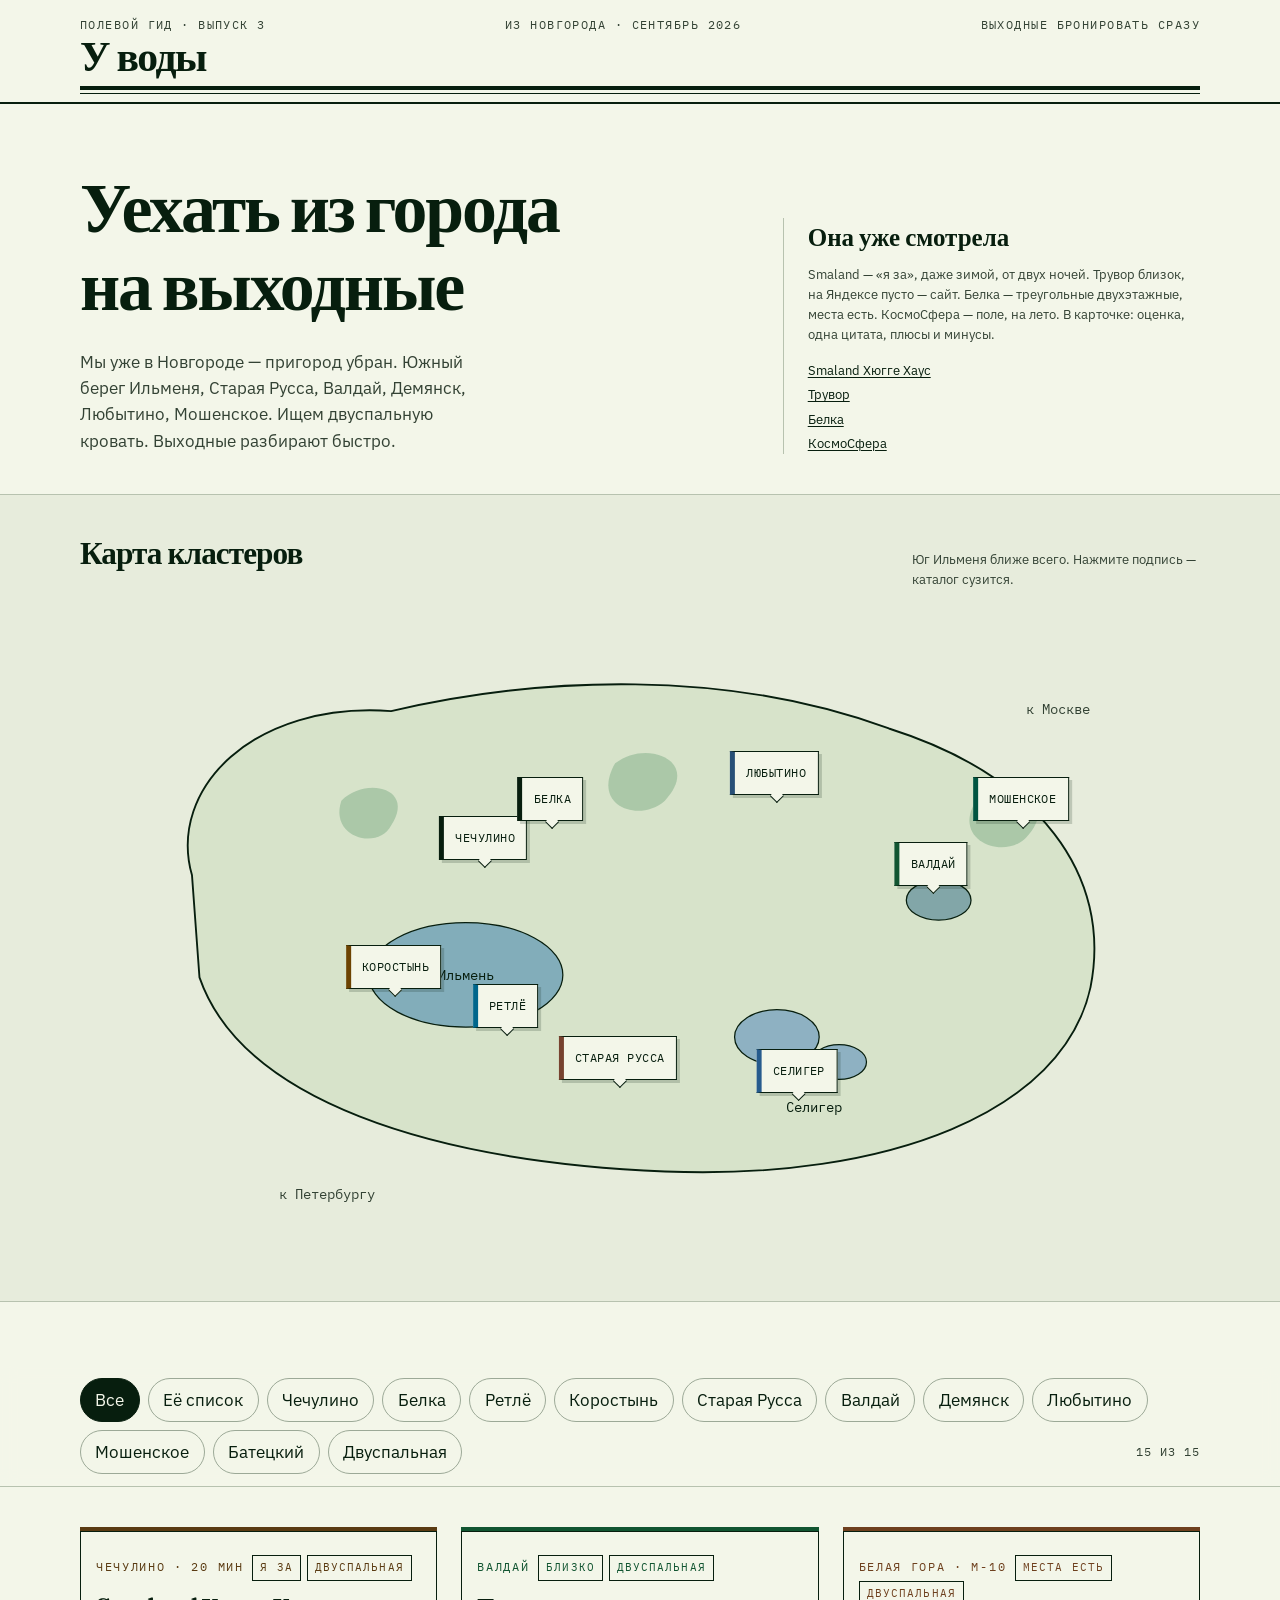
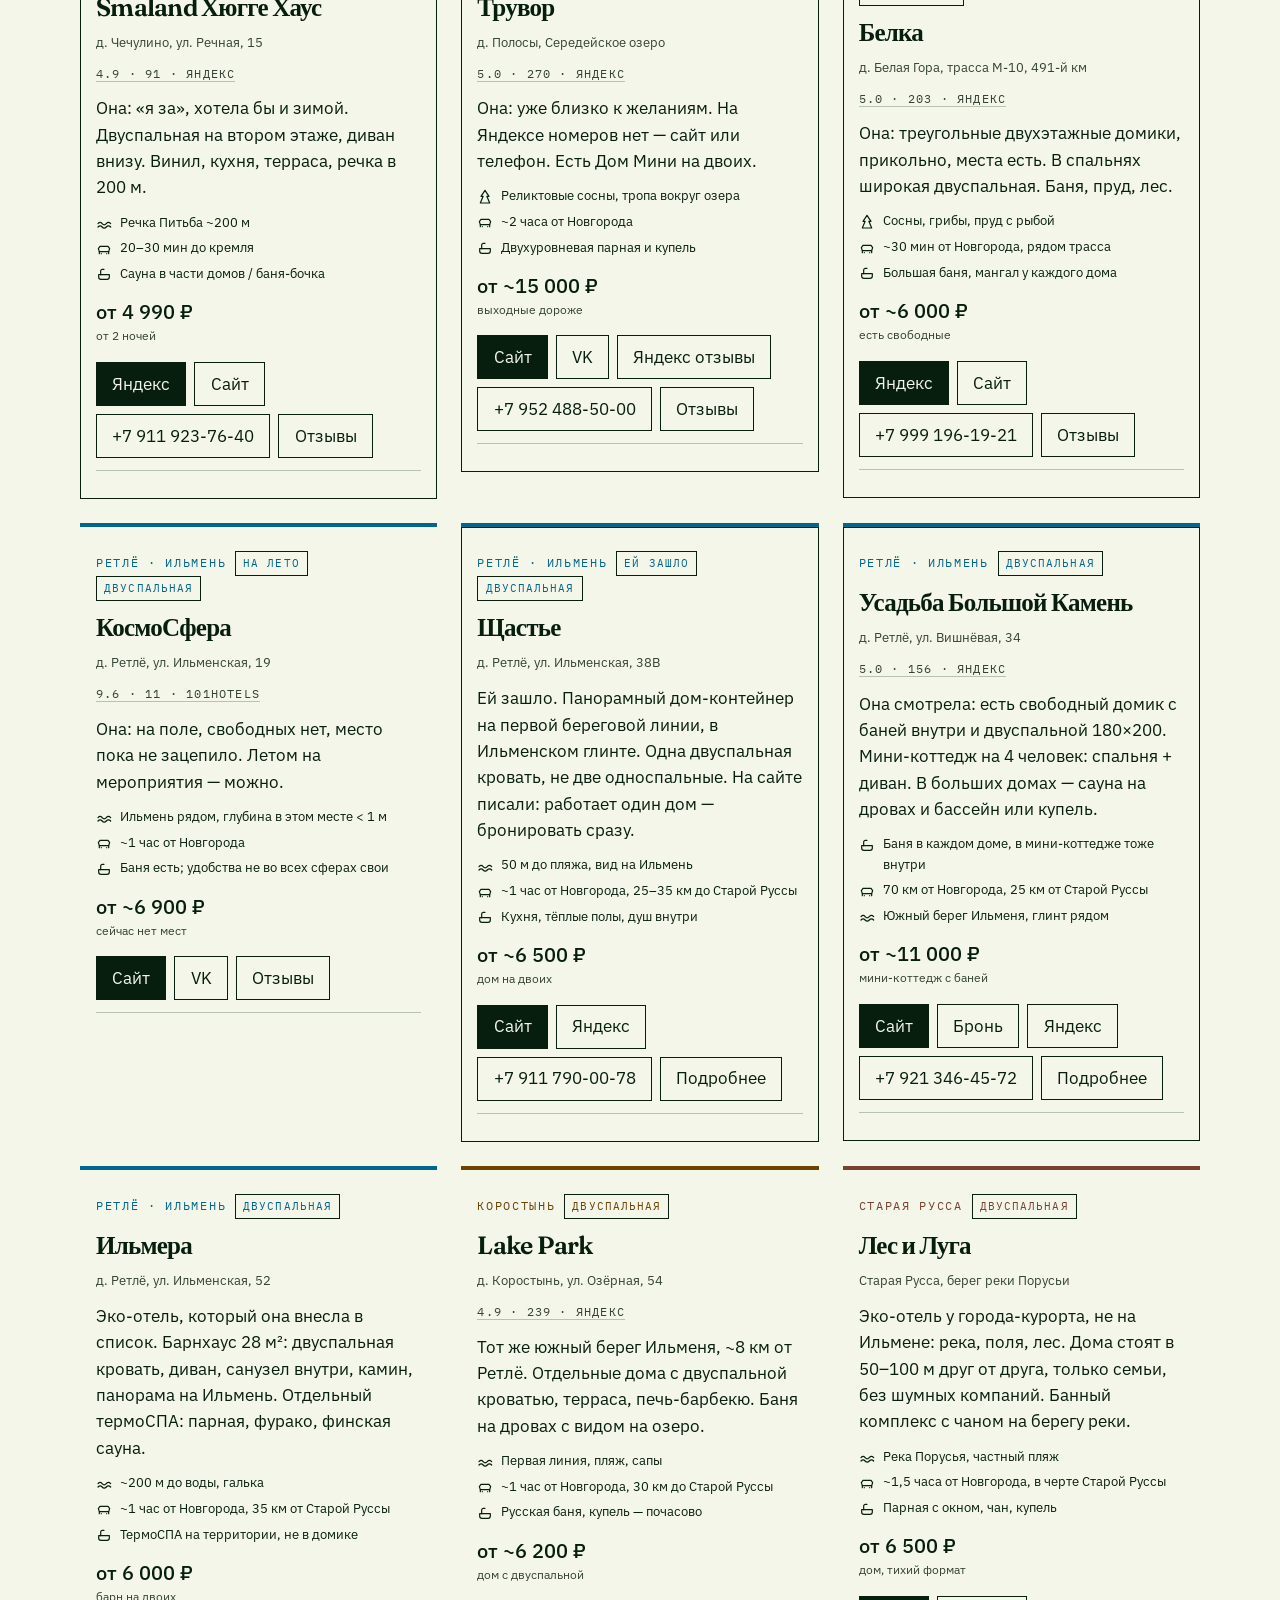
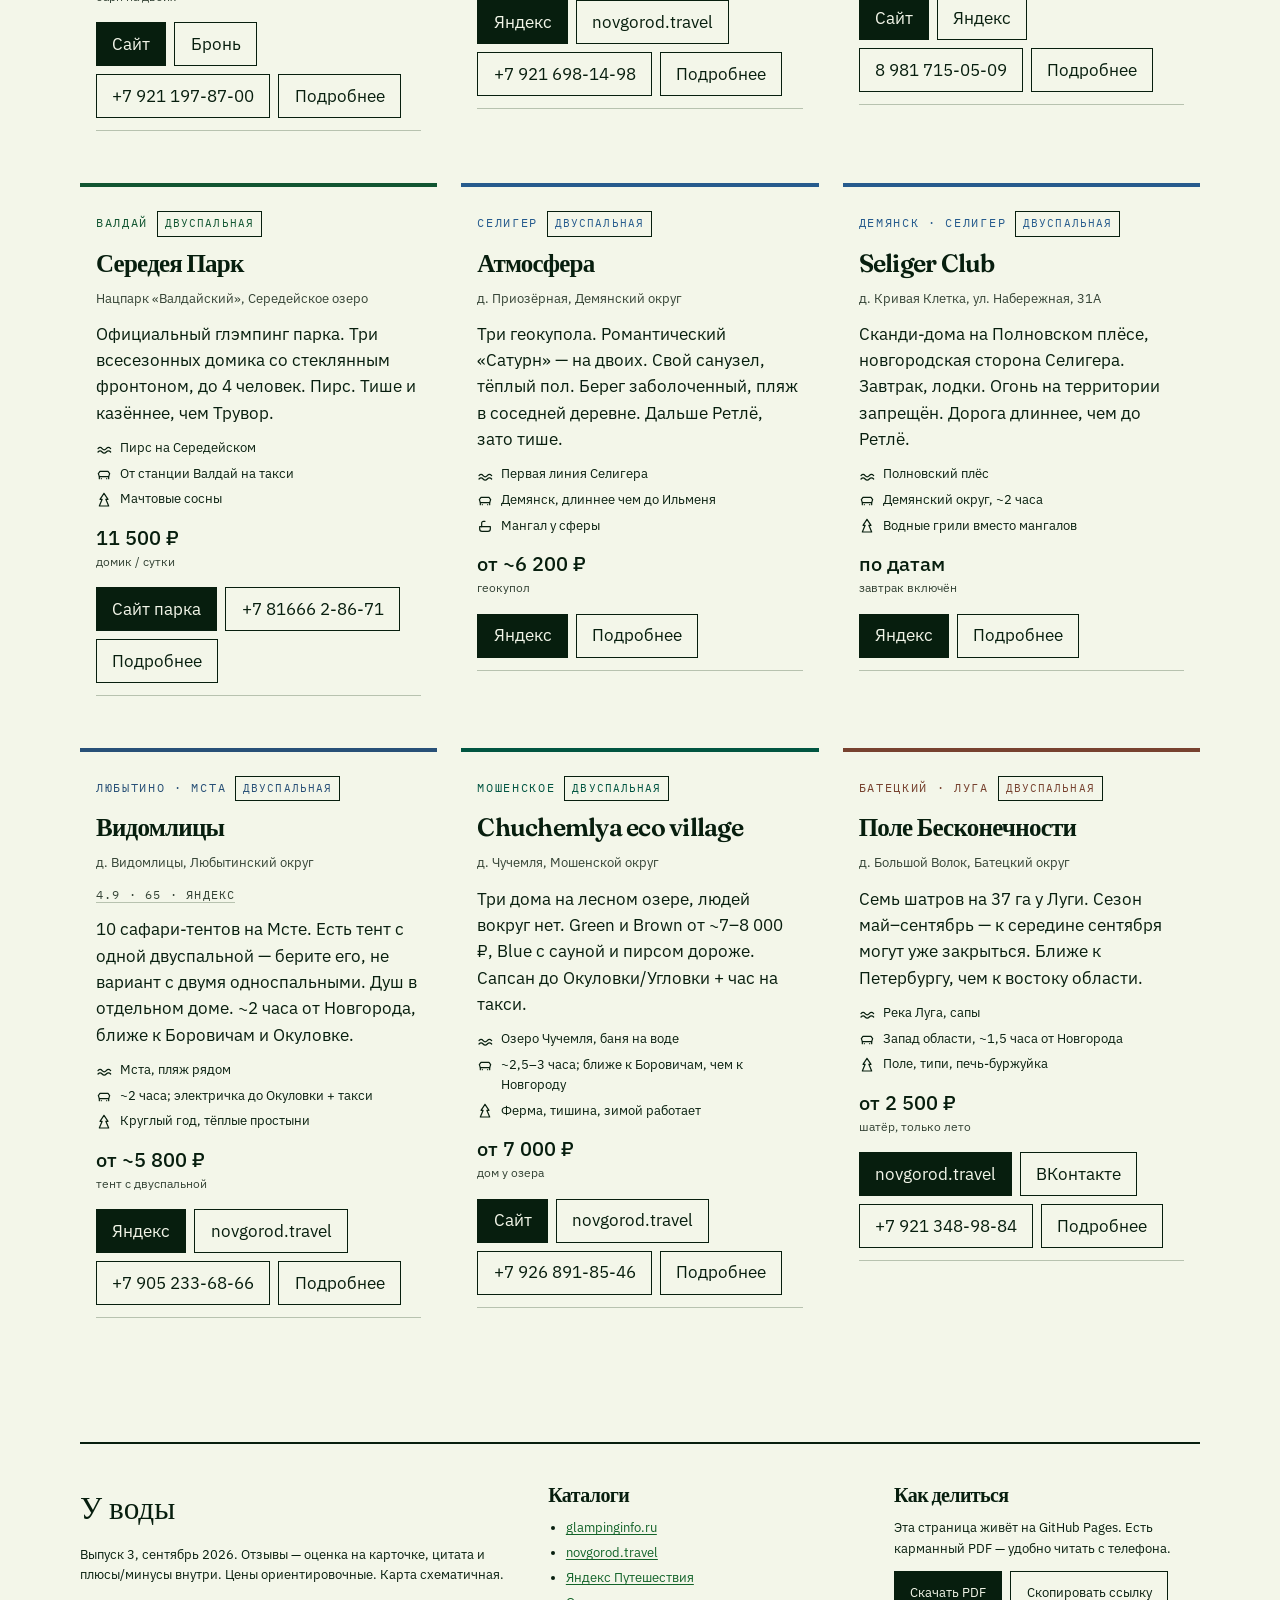
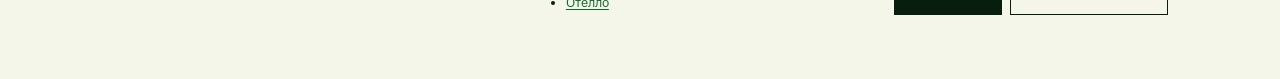
==== index.html @ ef0acbb1 "Show reviews on cards: rating, one quote, plus/minus Her four lead the catalogue with their own badg" ====
<!DOCTYPE html>
<html lang="ru">
<head>
  <meta charset="utf-8">
  <meta name="viewport" content="width=device-width, initial-scale=1">
  <title>Уехать из Новгорода на выходные — Ильмень, Старая Русса, Валдай</title>
  <meta name="description" content="Smaland, Трувор, Белка, КосмоСфера — отзывы, двуспальная кровать, выходные из Новгорода.">
  <meta property="og:title" content="Уехать из Новгорода на выходные">
  <meta property="og:description" content="Её список: Smaland, Трувор, Белка, КосмоСфера. Отзывы внутри карточки.">
  <meta property="og:type" content="website">
  <link rel="canonical" href="https://voctenzuk.github.io/glemingi-novgorod/">
  <link rel="preconnect" href="https://fonts.googleapis.com">
  <link rel="preconnect" href="https://fonts.gstatic.com" crossorigin>
  <link href="https://fonts.googleapis.com/css2?family=Fraunces:opsz,wght@9..144,500;9..144,620;9..144,700&family=IBM+Plex+Mono:wght@400;500&family=IBM+Plex+Sans:wght@400;500&display=swap" rel="stylesheet">
  <link rel="stylesheet" href="tokens.css">
  <link rel="stylesheet" href="styles.css">
</head>
<body>
  <header class="mast">
    <div class="wrap">
      <div class="mast__meta">
        <span>Полевой гид · выпуск 3</span>
        <span>Из Новгорода · сентябрь 2026</span>
        <span>выходные бронировать сразу</span>
      </div>
      <a class="mast__wordmark" href="#top">У воды</a>
      <div class="mast__rule" aria-hidden="true"></div>
    </div>
  </header>

  <main id="top">
    <section class="wrap hero">
      <div>
        <h1>Уехать из города на выходные</h1>
        <p class="hero__lede">Мы уже в Новгороде — пригород убран. Южный берег Ильменя, Старая Русса, Валдай, Демянск, Любытино, Мошенское. Ищем двуспальную кровать. Выходные разбирают быстро.</p>
      </div>
      <aside class="hero__aside">
        <strong>Она уже смотрела</strong>
        <p>Smaland — «я за», даже зимой, от двух ночей. Трувор близок, на Яндексе пусто — сайт. Белка — треугольные двухэтажные, места есть. КосмоСфера — поле, на лето. В карточке: оценка, одна цитата, плюсы и минусы.</p>
        <div class="hero__picks">
          <a href="#place-smaland">Smaland Хюгге Хаус</a>
          <a href="#place-truvor">Трувор</a>
          <a href="#place-belka">Белка</a>
          <a href="#place-kosmosfera">КосмоСфера</a>
        </div>
      </aside>
    </section>

    <section class="atlas" aria-labelledby="atlas-title">
      <div class="wrap">
        <div class="atlas__head">
          <h2 id="atlas-title">Карта кластеров</h2>
          <p class="atlas__hint">Юг Ильменя ближе всего. Нажмите подпись — каталог сузится.</p>
        </div>
        <div class="atlas__stage">
          <svg viewBox="0 0 900 520" role="img" aria-label="Схематичная карта Новгородской области с пятью кластерами">
            <rect width="900" height="520" fill="transparent"></rect>
            <path d="M90 210 C70 140 140 70 250 78 C370 50 520 44 650 92 C770 130 830 210 812 300 C790 400 650 455 470 448 C280 440 130 390 96 292 Z" fill="oklch(90% 0.035 128)" stroke="oklch(21% 0.042 152)" stroke-width="1.5"></path>
            <ellipse cx="310" cy="290" rx="78" ry="42" fill="oklch(72% 0.05 220)" stroke="oklch(21% 0.042 152)" stroke-width="1"></ellipse>
            <text x="310" y="294" text-anchor="middle" font-size="11" font-family="IBM Plex Mono, monospace" fill="oklch(21% 0.042 152)">Ильмень</text>
            <ellipse cx="560" cy="340" rx="34" ry="22" fill="oklch(74% 0.045 230)" stroke="oklch(21% 0.042 152)" stroke-width="1"></ellipse>
            <ellipse cx="610" cy="360" rx="22" ry="14" fill="oklch(74% 0.045 230)" stroke="oklch(21% 0.042 152)" stroke-width="1"></ellipse>
            <text x="590" y="400" text-anchor="middle" font-size="11" font-family="IBM Plex Mono, monospace" fill="oklch(21% 0.042 152)">Селигер</text>
            <ellipse cx="690" cy="230" rx="26" ry="16" fill="oklch(70% 0.04 200)" stroke="oklch(21% 0.042 152)" stroke-width="1"></ellipse>
            <text x="690" y="210" text-anchor="middle" font-size="11" font-family="IBM Plex Mono, monospace" fill="oklch(21% 0.042 152)">Валдай</text>
            <path d="M210 150 C230 130 270 140 250 170 C240 190 200 180 210 150 Z" fill="oklch(78% 0.06 145)" opacity="0.8"></path>
            <path d="M430 120 C455 100 500 118 470 150 C450 168 410 155 430 120 Z" fill="oklch(78% 0.06 145)" opacity="0.8"></path>
            <path d="M720 150 C745 132 790 148 760 180 C742 198 700 182 720 150 Z" fill="oklch(78% 0.06 145)" opacity="0.8"></path>
            <text x="160" y="470" font-size="11" font-family="IBM Plex Mono, monospace" fill="oklch(36% 0.03 148)">к Петербургу</text>
            <text x="760" y="80" font-size="11" font-family="IBM Plex Mono, monospace" fill="oklch(36% 0.03 148)">к Москве</text>
          </svg>
          <button class="pin" data-cluster="chechulino" style="left:36%;top:38%" type="button" aria-pressed="false">Чечулино</button>
          <button class="pin" data-cluster="belaya-gora" style="left:42%;top:32%" type="button" aria-pressed="false">Белка</button>
          <button class="pin" data-cluster="korostyn" style="left:28%;top:58%" type="button" aria-pressed="false">Коростынь</button>
          <button class="pin" data-cluster="retlyo" style="left:38%;top:64%" type="button" aria-pressed="false">Ретлё</button>
          <button class="pin" data-cluster="russa" style="left:48%;top:72%" type="button" aria-pressed="false">Старая Русса</button>
          <button class="pin" data-cluster="seliger" style="left:64%;top:74%" type="button" aria-pressed="false">Селигер</button>
          <button class="pin" data-cluster="valdai" style="left:76%;top:42%" type="button" aria-pressed="false">Валдай</button>
          <button class="pin" data-cluster="lyubytino" style="left:62%;top:28%" type="button" aria-pressed="false">Любытино</button>
          <button class="pin" data-cluster="moshenskoe" style="left:84%;top:32%" type="button" aria-pressed="false">Мошенское</button>
        </div>
        <div class="atlas__mobile-pins" aria-label="Кластеры"></div>
      </div>
    </section>

    <div class="filters">
      <div class="wrap filters__row" role="toolbar" aria-label="Фильтры">
        <button class="chip" type="button" data-filter="cluster" data-value="all" aria-pressed="true">Все</button>
        <button class="chip" type="button" data-filter="her" data-value="yes" aria-pressed="false">Её список</button>
        <button class="chip" type="button" data-filter="cluster" data-value="chechulino" aria-pressed="false">Чечулино</button>
        <button class="chip" type="button" data-filter="cluster" data-value="belaya-gora" aria-pressed="false">Белка</button>
        <button class="chip" type="button" data-filter="cluster" data-value="retlyo" aria-pressed="false">Ретлё</button>
        <button class="chip" type="button" data-filter="cluster" data-value="korostyn" aria-pressed="false">Коростынь</button>
        <button class="chip" type="button" data-filter="cluster" data-value="russa" aria-pressed="false">Старая Русса</button>
        <button class="chip" type="button" data-filter="cluster" data-value="valdai" aria-pressed="false">Валдай</button>
        <button class="chip" type="button" data-filter="cluster" data-value="seliger" aria-pressed="false">Демянск</button>
        <button class="chip" type="button" data-filter="cluster" data-value="lyubytino" aria-pressed="false">Любытино</button>
        <button class="chip" type="button" data-filter="cluster" data-value="moshenskoe" aria-pressed="false">Мошенское</button>
        <button class="chip" type="button" data-filter="cluster" data-value="batetsky" aria-pressed="false">Батецкий</button>
        <button class="chip" type="button" data-filter="bed" data-value="double" aria-pressed="false">Двуспальная</button>
        <span class="count" id="count"></span>
      </div>
    </div>

    <section class="wrap catalogue" id="catalogue" aria-live="polite"></section>
    <p class="wrap empty" id="empty">В этом срезе ничего нет. Снимите фильтр или выберите другой берег.</p>
  </main>

  <footer class="wrap colophon">
    <div>
      <div class="colophon__mark">У воды</div>
      <p>Выпуск 3, сентябрь 2026. Отзывы — оценка на карточке, цитата и плюсы/минусы внутри. Цены ориентировочные. Карта схематичная.</p>
    </div>
    <div>
      <h2>Каталоги</h2>
      <ul>
        <li><a href="https://glampinginfo.ru/glempingi-novgorodskoy-oblasti/">glampinginfo.ru</a></li>
        <li><a href="https://novgorod.travel/hotels/usadba-bolshoy-kamen">novgorod.travel</a></li>
        <li><a href="https://travel.yandex.ru/">Яндекс Путешествия</a></li>
        <li><a href="https://otello.ru/hotels/novgorodskaya_oblast/glamping">Отелло</a></li>
      </ul>
    </div>
    <div>
      <h2>Как делиться</h2>
      <p>Эта страница живёт на GitHub Pages. Есть карманный PDF — удобно читать с телефона.</p>
      <p style="margin-top:0.75rem; display:flex; flex-wrap:wrap; gap:0.5rem;">
        <a class="btn btn--solid" href="glemingi-novgorodskaya-oblast.pdf">Скачать PDF</a>
        <button class="btn" type="button" id="copy-link">Скопировать ссылку</button>
      </p>
    </div>
  </footer>

  <script>
    const ICO = {
      water: '<svg viewBox="0 0 24 24" aria-hidden="true"><path d="M3 13c2.2-2.4 4.2-2.4 6.2 0 2 2.4 4.2 2.4 6.2 0 2-2.4 4.4-2.4 6.6 0"/><path d="M3 18c2.2-2.4 4.2-2.4 6.2 0 2 2.4 4.2 2.4 6.2 0 2-2.4 4.4-2.4 6.6 0"/></svg>',
      forest: '<svg viewBox="0 0 24 24" aria-hidden="true"><path d="M12 2 6 11h3.2L5 21h14l-4.2-10H18z"/></svg>',
      car: '<svg viewBox="0 0 24 24" aria-hidden="true"><path d="M5 16h14l1.5-4.5L18 8H6L3.5 11.5z"/><path d="M5 16v3M19 16v3M8 19h0M16 19h0"/></svg>',
      bath: '<svg viewBox="0 0 24 24" aria-hidden="true"><path d="M4 13h16v3.5A3.5 3.5 0 0 1 16.5 20h-9A3.5 3.5 0 0 1 4 16.5z"/><path d="M7 13V7.5A2.5 2.5 0 0 1 9.5 5H12"/></svg>'
    };

    const PLACES = [
      {
        id: "smaland", cluster: "chechulino", clusterLabel: "Чечулино · 20 мин",
        name: "Smaland Хюгге Хаус", pick: true, her: true, herLabel: "я за", bed: "double",
        place: "д. Чечулино, ул. Речная, 15",
        blurb: "Она: «я за», хотела бы и зимой. Двуспальная на втором этаже, диван внизу. Винил, кухня, терраса, речка в 200 м.",
        facts: [
          ["water", "Речка Питьба ~200 м"],
          ["car", "20–30 мин до кремля"],
          ["bath", "Сауна в части домов / баня-бочка"]
        ],
        price: "от 4 990 ₽", priceNote: "от 2 ночей", season: "year",
        tel: "79119237640", telLabel: "+7 911 923-76-40",
        rating: { score: "4.9", count: "91", source: "Яндекс", url: "https://travel.yandex.ru/hotels/novgorod-oblast/smaland-khiugge-khaus/" },
        quote: { text: "Даже в мороз нам было очень тепло — греется тёплым полом.", meta: "гость · tropki · 2025" },
        plus: ["тихо, всё уже внутри", "двуспальная на 2 этаже", "тепло зимой"],
        minus: ["от двух ночей", "деревня, не берег озера"],
        extra: "Telegram @smaland_rent. Форумов нет — живые отзывы на Яндексе.",
        links: [
          ["Яндекс", "https://travel.yandex.ru/hotels/novgorod-oblast/smaland-khiugge-khaus/"],
          ["Сайт", "https://smaland.rent/"]
        ]
      },
      {
        id: "truvor", cluster: "valdai", clusterLabel: "Валдай",
        name: "Трувор", pick: true, her: true, herLabel: "близко", bed: "double",
        place: "д. Полосы, Середейское озеро",
        blurb: "Она: уже близко к желаниям. На Яндексе номеров нет — сайт или телефон. Есть Дом Мини на двоих.",
        facts: [
          ["forest", "Реликтовые сосны, тропа вокруг озера"],
          ["car", "~2 часа от Новгорода"],
          ["bath", "Двухуровневая парная и купель"]
        ],
        price: "от ~15 000 ₽", priceNote: "выходные дороже", season: "year",
        tel: "79524885000", telLabel: "+7 952 488-50-00",
        rating: { score: "5.0", count: "270", source: "Яндекс", url: "https://travel.yandex.ru/hotels/novgorod-oblast/truvor/reviews/" },
        quote: { text: "Для двоих домик достаточный, чтобы провести романтический вечер.", meta: "Ольга · 101hotels · янв 2026" },
        plus: ["озеро и сосны", "Mini-дом на двоих", "VK: создан для пар"],
        minus: ["нет интернета", "комары, слышимость", "смотри дом — не куб за 70 тыс"],
        extra: "Бронь только truvor.camp, не Яндекс. Жёсткий отзыв про пластик — большой дом на праздники.",
        links: [
          ["Сайт", "https://truvor.camp/"],
          ["VK", "https://vk.com/truvorglamping"],
          ["Яндекс отзывы", "https://travel.yandex.ru/hotels/novgorod-oblast/truvor/reviews/"]
        ]
      },
      {
        id: "belka", cluster: "belaya-gora", clusterLabel: "Белая Гора · М-10",
        name: "Белка", pick: true, her: true, herLabel: "места есть", bed: "double",
        place: "д. Белая Гора, трасса М-10, 491-й км",
        blurb: "Она: треугольные двухэтажные домики, прикольно, места есть. В спальнях широкая двуспальная. Баня, пруд, лес.",
        facts: [
          ["forest", "Сосны, грибы, пруд с рыбой"],
          ["car", "~30 мин от Новгорода, рядом трасса"],
          ["bath", "Большая баня, мангал у каждого дома"]
        ],
        price: "от ~6 000 ₽", priceNote: "есть свободные", season: "year",
        tel: "79991961921", telLabel: "+7 999 196-19-21",
        rating: { score: "5.0", count: "203", source: "Яндекс", url: "https://travel.yandex.ru/hotels/novgorod-oblast/belka/" },
        quote: { text: "Идеально подходит для выходных вдвоём.", meta: "Павел · 101hotels · авг 2025" },
        plus: ["хозяин встречает сам", "баня и пруд", "широкая двуспальная"],
        minus: ["интернет слабый", "подъезд разбит лесовозами"],
        extra: "Ещё тел. +7 911 970-78-00. VK живой группы нет.",
        links: [
          ["Яндекс", "https://travel.yandex.ru/hotels/novgorod-oblast/belka/"],
          ["Сайт", "https://bazabelka.ru/"]
        ]
      },
      {
        id: "kosmosfera", cluster: "retlyo", clusterLabel: "Ретлё · Ильмень",
        name: "КосмоСфера", pick: false, her: true, herLabel: "на лето", bed: "double",
        place: "д. Ретлё, ул. Ильменская, 19",
        blurb: "Она: на поле, свободных нет, место пока не зацепило. Летом на мероприятия — можно.",
        facts: [
          ["water", "Ильмень рядом, глубина в этом месте < 1 м"],
          ["car", "~1 час от Новгорода"],
          ["bath", "Баня есть; удобства не во всех сферах свои"]
        ],
        price: "от ~6 900 ₽", priceNote: "сейчас нет мест", season: "year",
        rating: { score: "9.6", count: "11", source: "101hotels", url: "https://101hotels.com/opinions/hotel/retlyo/zagorodniy_otel_glemping_park_kosmosfera.html" },
        quote: { text: "Озеро здесь глубже метра не наберёшь — по-настоящему не поплаваешь.", meta: "Konstantin · OneTwoTrip · 2023" },
        plus: ["закаты с Ильменя", "сферы с панорамой", "персонал"],
        minus: ["поле", "в части куполов душ общий", "слепни"],
        extra: "На лето, не на эти выходные.",
        links: [
          ["Сайт", "https://parkglampov.ru/"],
          ["VK", "https://vk.com/parkglampov"]
        ]
      },
      {
        id: "shaste", cluster: "retlyo", clusterLabel: "Ретлё · Ильмень",
        name: "Щастье", pick: true, herLabel: "ей зашло", bed: "double",
        place: "д. Ретлё, ул. Ильменская, 38В",
        blurb: "Ей зашло. Панорамный дом-контейнер на первой береговой линии, в Ильменском глинте. Одна двуспальная кровать, не две односпальные. На сайте писали: работает один дом — бронировать сразу.",
        facts: [
          ["water", "50 м до пляжа, вид на Ильмень"],
          ["car", "~1 час от Новгорода, 25–35 км до Старой Руссы"],
          ["bath", "Кухня, тёплые полы, душ внутри"]
        ],
        price: "от ~6 500 ₽", priceNote: "дом на двоих", season: "year",
        extra: "Тел. +7 911 790-00-78. happy.ilmen@yandex.ru",
        tel: "79117900078", telLabel: "+7 911 790-00-78",
        links: [
          ["Сайт", "https://xn--80ak9ae6av.xn--p1acf/"],
          ["Яндекс", "https://travel.yandex.ru/hotels/novgorod-oblast/shchaste/"]
        ]
      },
      {
        id: "kamen", cluster: "retlyo", clusterLabel: "Ретлё · Ильмень",
        name: "Усадьба Большой Камень", pick: true, bed: "double",
        place: "д. Ретлё, ул. Вишнёвая, 34",
        blurb: "Она смотрела: есть свободный домик с баней внутри и двуспальной 180×200. Мини-коттедж на 4 человек: спальня + диван. В больших домах — сауна на дровах и бассейн или купель.",
        facts: [
          ["bath", "Баня в каждом доме, в мини-коттедже тоже внутри"],
          ["car", "70 км от Новгорода, 25 км от Старой Руссы"],
          ["water", "Южный берег Ильменя, глинт рядом"]
        ],
        price: "от ~11 000 ₽", priceNote: "мини-коттедж с баней", season: "year",
        tel: "79213464572", telLabel: "+7 921 346-45-72",
        rating: { score: "5.0", count: "156", source: "Яндекс", url: "https://travel.yandex.ru/hotels/novgorod-oblast/usadba-bolshoi-kamen/" },
        extra: "Сайт bolshoj-kamen.ru",
        links: [
          ["Сайт", "https://bolshoj-kamen.ru/"],
          ["Бронь", "https://bolshoj-kamen.ru/booking"],
          ["Яндекс", "https://travel.yandex.ru/hotels/novgorod-oblast/usadba-bolshoi-kamen/"]
        ]
      },
      {
        id: "ilmera", cluster: "retlyo", clusterLabel: "Ретлё · Ильмень",
        name: "Ильмера", pick: false, bed: "double",
        place: "д. Ретлё, ул. Ильменская, 52",
        blurb: "Эко-отель, который она внесла в список. Барнхаус 28 м²: двуспальная кровать, диван, санузел внутри, камин, панорама на Ильмень. Отдельный термоСПА: парная, фурако, финская сауна.",
        facts: [
          ["water", "~200 м до воды, галька"],
          ["car", "~1 час от Новгорода, 35 км от Старой Руссы"],
          ["bath", "ТермоСПА на территории, не в домике"]
        ],
        price: "от 6 000 ₽", priceNote: "барн на двоих", season: "year",
        tel: "79211978700", telLabel: "+7 921 197-87-00",
        extra: "Тариф «Свидание» на двоих. 100% предоплата, отмена за сутки.",
        links: [
          ["Сайт", "https://ilmerapark.ru/"],
          ["Бронь", "https://ilmerapark.ru/booking"]
        ]
      },
      {
        id: "lakepark", cluster: "korostyn", clusterLabel: "Коростынь",
        name: "Lake Park", pick: false, bed: "double",
        place: "д. Коростынь, ул. Озёрная, 54",
        blurb: "Тот же южный берег Ильменя, ~8 км от Ретлё. Отдельные дома с двуспальной кроватью, терраса, печь-барбекю. Баня на дровах с видом на озеро.",
        rating: { score: "4.9", count: "239", source: "Яндекс", url: "https://travel.yandex.ru/hotels/novgorod-oblast/baza-otdykha-lake-park/" },
        facts: [
          ["water", "Первая линия, пляж, сапы"],
          ["car", "~1 час от Новгорода, 30 км до Старой Руссы"],
          ["bath", "Русская баня, купель — почасово"]
        ],
        price: "от ~6 200 ₽", priceNote: "дом с двуспальной", season: "year",
        tel: "79216981498", telLabel: "+7 921 698-14-98",
        links: [
          ["Яндекс", "https://travel.yandex.ru/hotels/novgorod-oblast/baza-otdykha-lake-park/"],
          ["novgorod.travel", "https://novgorod.travel/hotels/gostevoy-kompleks-lake-park-leyk-park"]
        ]
      },
      {
        id: "lesiluga", cluster: "russa", clusterLabel: "Старая Русса",
        name: "Лес и Луга", pick: false, bed: "double",
        place: "Старая Русса, берег реки Порусьи",
        blurb: "Эко-отель у города-курорта, не на Ильмене: река, поля, лес. Дома стоят в 50–100 м друг от друга, только семьи, без шумных компаний. Банный комплекс с чаном на берегу реки.",
        facts: [
          ["water", "Река Порусья, частный пляж"],
          ["car", "~1,5 часа от Новгорода, в черте Старой Руссы"],
          ["bath", "Парная с окном, чан, купель"]
        ],
        price: "от 6 500 ₽", priceNote: "дом, тихий формат", season: "year",
        tel: "89817150509", telLabel: "8 981 715-05-09",
        extra: "Рядом музей Достоевского и минеральные источники. Не озеро-море, зато город под рукой.",
        links: [
          ["Сайт", "https://les-i-luga.ru/"],
          ["Яндекс", "https://travel.yandex.ru/hotels/novgorod-oblast/les-i-luga/"]
        ]
      },

      {
        id: "seredeya", cluster: "valdai", clusterLabel: "Валдай",
        name: "Середея Парк", pick: false, bed: "double",
        place: "Нацпарк «Валдайский», Середейское озеро",
        blurb: "Официальный глэмпинг парка. Три всесезонных домика со стеклянным фронтоном, до 4 человек. Пирс. Тише и казённее, чем Трувор.",
        facts: [
          ["water", "Пирс на Середейском"],
          ["car", "От станции Валдай на такси"],
          ["forest", "Мачтовые сосны"]
        ],
        price: "11 500 ₽", priceNote: "домик / сутки", season: "year",
        tel: "78166628671", telLabel: "+7 81666 2-86-71",
        extra: "Предоплата за сутки, при отмене не возвращается.",
        links: [
          ["Сайт парка", "https://www.valdaypark.ru/accommodation/glamping"]
        ]
      },
      {
        id: "atmosfera", cluster: "seliger", clusterLabel: "Селигер",
        name: "Атмосфера", pick: false, bed: "double",
        place: "д. Приозёрная, Демянский округ",
        blurb: "Три геокупола. Романтический «Сатурн» — на двоих. Свой санузел, тёплый пол. Берег заболоченный, пляж в соседней деревне. Дальше Ретлё, зато тише.",
        facts: [
          ["water", "Первая линия Селигера"],
          ["car", "Демянск, длиннее чем до Ильменя"],
          ["bath", "Мангал у сферы"]
        ],
        price: "от ~6 200 ₽", priceNote: "геокупол", season: "year",
        links: [
          ["Яндекс", "https://travel.yandex.ru/hotels/novgorod-oblast/glemping-atmosfera-seliger/"]
        ]
      },
      {
        id: "seliger-club", cluster: "seliger", clusterLabel: "Демянск · Селигер",
        name: "Seliger Club", pick: false, bed: "double",
        place: "д. Кривая Клетка, ул. Набережная, 31А",
        blurb: "Сканди-дома на Полновском плёсе, новгородская сторона Селигера. Завтрак, лодки. Огонь на территории запрещён. Дорога длиннее, чем до Ретлё.",
        facts: [
          ["water", "Полновский плёс"],
          ["car", "Демянский округ, ~2 часа"],
          ["forest", "Водные грили вместо мангалов"]
        ],
        price: "по датам", priceNote: "завтрак включён", season: "year",
        links: [
          ["Яндекс", "https://travel.yandex.ru/hotels/novgorod-oblast/seliger-klub/"]
        ]
      },
      {
        id: "vidomlicy", cluster: "lyubytino", clusterLabel: "Любытино · Мста",
        name: "Видомлицы", pick: false, bed: "double",
        place: "д. Видомлицы, Любытинский округ",
        blurb: "10 сафари-тентов на Мсте. Есть тент с одной двуспальной — берите его, не вариант с двумя односпальными. Душ в отдельном доме. ~2 часа от Новгорода, ближе к Боровичам и Окуловке.",
        facts: [
          ["water", "Мста, пляж рядом"],
          ["car", "~2 часа; электричка до Окуловки + такси"],
          ["forest", "Круглый год, тёплые простыни"]
        ],
        price: "от ~5 800 ₽", priceNote: "тент с двуспальной", season: "year",
        tel: "79052336866", telLabel: "+7 905 233-68-66",
        rating: { score: "4.9", count: "65", source: "Яндекс", url: "https://travel.yandex.ru/hotels/novgorod-oblast/glemping-vidomlitsy/" },
        extra: "Сайт glamping-vidomlicy.ru.",
        links: [
          ["Яндекс", "https://travel.yandex.ru/hotels/novgorod-oblast/glemping-vidomlitsy/"],
          ["novgorod.travel", "https://novgorod.travel/hotels/glemping-vidolmlitsy"]
        ]
      },
      {
        id: "chuchemlya", cluster: "moshenskoe", clusterLabel: "Мошенское",
        name: "Chuchemlya eco village", pick: false, bed: "double",
        place: "д. Чучемля, Мошенской округ",
        blurb: "Три дома на лесном озере, людей вокруг нет. Green и Brown от ~7–8 000 ₽, Blue с сауной и пирсом дороже. Сапсан до Окуловки/Угловки + час на такси.",
        facts: [
          ["water", "Озеро Чучемля, баня на воде"],
          ["car", "~2,5–3 часа; ближе к Боровичам, чем к Новгороду"],
          ["forest", "Ферма, тишина, зимой работает"]
        ],
        price: "от 7 000 ₽", priceNote: "дом у озера", season: "year",
        tel: "79268918546", telLabel: "+7 926 891-85-46",
        extra: "chuchemlya.com · welcome@chuchemlya.com",
        links: [
          ["Сайт", "https://chuchemlya.com/"],
          ["novgorod.travel", "https://novgorod.travel/hotels/chuchemlya-eco-village"]
        ]
      },
      {
        id: "pole", cluster: "batetsky", clusterLabel: "Батецкий · Луга",
        name: "Поле Бесконечности", pick: false, bed: "double",
        place: "д. Большой Волок, Батецкий округ",
        blurb: "Семь шатров на 37 га у Луги. Сезон май–сентябрь — к середине сентября могут уже закрыться. Ближе к Петербургу, чем к востоку области.",
        facts: [
          ["water", "Река Луга, сапы"],
          ["car", "Запад области, ~1,5 часа от Новгорода"],
          ["forest", "Поле, типи, печь-буржуйка"]
        ],
        price: "от 2 500 ₽", priceNote: "шатёр, только лето", season: "summer",
        tel: "79213489884", telLabel: "+7 921 348-98-84",
        extra: "VK: vk.com/8glamp",
        links: [
          ["novgorod.travel", "https://novgorod.travel/hotels/glemping-pole-beskonechnosti"],
          ["ВКонтакте", "https://vk.com/8glamp"]
        ]
      }
    ];

    const state = { cluster: "all", bed: "all", her: false };
    const catalogue = document.getElementById("catalogue");
    const empty = document.getElementById("empty");
    const count = document.getElementById("count");

    function visible(p) {
      const c = state.cluster === "all" || p.cluster === state.cluster;
      const b = state.bed === "all" || p.bed === state.bed;
      const h = !state.her || p.her;
      return c && b && h;
    }

    function render() {
      const shown = PLACES.filter(visible);
      count.textContent = shown.length + " из " + PLACES.length;
      empty.classList.toggle("is-on", shown.length === 0);
      catalogue.querySelectorAll(".card").forEach((el) => {
        const p = PLACES.find((x) => x.id === el.dataset.id);
        el.classList.toggle("is-hidden", !visible(p));
      });
    }

    function cardHTML(p) {
      const facts = p.facts.map(([k, t]) => `<li>${ICO[k] || ICO.forest}<span>${t}</span></li>`).join("");
      const links = p.links.map(([label, href], i) =>
        `<a class="btn${i === 0 ? " btn--solid" : ""}" href="${href}" target="_blank" rel="noopener">${label}</a>`
      ).join("");
      const tel = p.tel ? `<a class="btn" href="tel:+${p.tel}">${p.telLabel}</a>` : "";
      const extra = p.extra ? `<p>${p.extra}</p>` : "";
      const badges = (p.herLabel ? `<span class="card__badge">${p.herLabel}</span>` : "") +
        (p.bed === "double" ? `<span class="card__badge">двуспальная</span>` : "");
      const rating = p.rating
        ? `<p class="rating"><a href="${p.rating.url}" target="_blank" rel="noopener">${p.rating.score} · ${p.rating.count} · ${p.rating.source}</a></p>`
        : "";
      const quote = p.quote
        ? `<blockquote class="quote">«${p.quote.text}»<footer>${p.quote.meta}</footer></blockquote>`
        : "";
      const voices = (p.plus || p.minus)
        ? `<div class="voices">${p.plus ? `<div><h4>Плюсы</h4><ul>${p.plus.map((x) => `<li>${x}</li>`).join("")}</ul></div>` : ""}${p.minus ? `<div><h4>Минусы</h4><ul>${p.minus.map((x) => `<li>${x}</li>`).join("")}</ul></div>` : ""}</div>`
        : "";
      const moreLabel = p.quote || p.plus ? "Отзывы" : "Подробнее";
      return `<article class="card" id="place-${p.id}" data-id="${p.id}" data-cluster="${p.cluster}" data-season="${p.season}" data-pick="${p.pick ? "yes" : "no"}">
        <div class="card__kicker">${p.clusterLabel} ${badges}</div>
        <h3>${p.name}</h3>
        <p class="card__place">${p.place}</p>
        ${rating}
        <p>${p.blurb}</p>
        <ul class="card__facts">${facts}</ul>
        <div class="card__price">${p.price}<span>${p.priceNote}</span></div>
        <div class="card__actions">
          ${links}
          ${tel}
          <button class="btn" type="button" data-more="${p.id}" data-label="${moreLabel}" aria-expanded="false">${moreLabel}</button>
        </div>
        <div class="more" id="more-${p.id}"><div class="more__inner">${quote}${voices}${extra}<p>${p.place}</p></div></div>
      </article>`;
    }

    catalogue.innerHTML = PLACES.map(cardHTML).join("");

    const mobilePins = document.querySelector(".atlas__mobile-pins");
    ["chechulino", "belaya-gora", "retlyo", "korostyn", "russa", "valdai", "seliger", "lyubytino", "moshenskoe", "batetsky"].forEach((c) => {
      const labels = { chechulino: "Чечулино", "belaya-gora": "Белка", retlyo: "Ретлё", korostyn: "Коростынь", russa: "Старая Русса", valdai: "Валдай", seliger: "Демянск", lyubytino: "Любытино", moshenskoe: "Мошенское", batetsky: "Батецкий" };
      const b = document.createElement("button");
      b.className = "chip";
      b.type = "button";
      b.dataset.filter = "cluster";
      b.dataset.value = c;
      b.textContent = labels[c];
      mobilePins.appendChild(b);
    });

    function setCluster(value) {
      state.cluster = state.cluster === value && value !== "all" ? "all" : value;
      if (value === "all") state.cluster = "all";
      document.querySelectorAll('[data-filter="cluster"]').forEach((el) => {
        el.setAttribute("aria-pressed", String(el.dataset.value === state.cluster || (state.cluster === "all" && el.dataset.value === "all")));
      });
      document.querySelectorAll(".pin").forEach((el) => {
        const on = state.cluster !== "all" && el.dataset.cluster === state.cluster;
        el.setAttribute("aria-pressed", String(on));
      });
      render();
    }

    function setBed(value) {
      state.bed = state.bed === value ? "all" : value;
      document.querySelectorAll('[data-filter="bed"]').forEach((el) => {
        el.setAttribute("aria-pressed", String(el.dataset.value === state.bed));
      });
      render();
    }

    function setHer() {
      state.her = !state.her;
      document.querySelectorAll('[data-filter="her"]').forEach((el) => {
        el.setAttribute("aria-pressed", String(state.her));
      });
      render();
    }

    document.body.addEventListener("click", (e) => {
      const chip = e.target.closest("[data-filter]");
      if (chip) {
        if (chip.dataset.filter === "cluster") setCluster(chip.dataset.value);
        if (chip.dataset.filter === "bed") setBed(chip.dataset.value);
        if (chip.dataset.filter === "her") setHer();
        return;
      }
      const pin = e.target.closest(".pin");
      if (pin) {
        setCluster(pin.dataset.cluster);
        document.getElementById("catalogue").scrollIntoView({ behavior: "smooth", block: "start" });
        return;
      }
      const more = e.target.closest("[data-more]");
      if (more) {
        const card = more.closest(".card");
        const open = !card.classList.contains("is-open");
        card.classList.toggle("is-open", open);
        more.setAttribute("aria-expanded", String(open));
        more.textContent = open ? "Свернуть" : (more.dataset.label || "Подробнее");
      }
    });

    document.getElementById("copy-link").addEventListener("click", async () => {
      const url = location.href;
      try {
        await navigator.clipboard.writeText(url);
        document.getElementById("copy-link").textContent = "Ссылка скопирована";
      } catch {
        prompt("Скопируйте ссылку", url);
      }
    });

    function openFromHash() {
      const raw = (location.hash || "").replace(/^#/, "");
      if (!raw) return;
      const card = document.getElementById(raw) || document.getElementById("place-" + raw);
      if (!card || !card.classList.contains("card")) return;
      card.classList.add("is-open");
      const more = card.querySelector("[data-more]");
      if (more) {
        more.setAttribute("aria-expanded", "true");
        more.textContent = "Свернуть";
      }
      card.scrollIntoView({ block: "start" });
    }
    window.addEventListener("hashchange", openFromHash);

    render();
    openFromHash();
  </script>
</body>
</html>
---- tokens.css ----
/* Hallmark · portable tokens · theme: Garden · paper-band: light · display-style: high-contrast-serif · accent-hue: chromatic-other (leaf) */
:root {
  --color-paper: oklch(96.8% 0.018 118);
  --color-paper-2: oklch(93.4% 0.022 120);
  --color-paper-3: oklch(88.8% 0.032 128);
  --color-rule: oklch(80% 0.028 132);
  --color-rule-2: oklch(72% 0.03 138);
  --color-neutral: oklch(48% 0.032 142);
  --color-muted: oklch(36% 0.03 148);
  --color-ink: oklch(21% 0.042 152);
  --color-accent: oklch(44% 0.118 148);
  --color-accent-ink: oklch(97% 0.012 118);
  --color-focus: oklch(48% 0.16 148);
  --color-water: oklch(52% 0.07 232);
  --color-water-2: oklch(72% 0.05 220);
  --color-pine: oklch(38% 0.07 150);
  --color-sand: oklch(86% 0.04 85);

  --cluster-novgorod: oklch(42% 0.09 70);
  --cluster-ilmen: oklch(48% 0.1 232);
  --cluster-valdai: oklch(40% 0.09 155);
  --cluster-seliger: oklch(46% 0.1 250);
  --cluster-far: oklch(44% 0.08 40);

  --font-display: "Fraunces", "Iowan Old Style", "Palatino Linotype", Palatino, serif;
  --font-body: "IBM Plex Sans", ui-sans-serif, sans-serif;
  --font-outlier: "IBM Plex Mono", ui-monospace, monospace;

  --text-xs: 0.75rem;
  --text-sm: 0.8125rem;
  --text-base: 1.0625rem;
  --text-md: 1.25rem;
  --text-lg: 1.5625rem;
  --text-xl: 1.9531rem;
  --text-2xl: 2.4414rem;
  --text-3xl: 3.0518rem;
  --text-display: clamp(2.4rem, 4.2vw + 1rem, 4.6rem);
  --text-display-s: clamp(1.8rem, 2.6vw + 0.8rem, 3rem);

  --space-3xs: 0.125rem;
  --space-2xs: 0.25rem;
  --space-xs: 0.5rem;
  --space-sm: 0.75rem;
  --space-md: 1rem;
  --space-lg: 1.5rem;
  --space-xl: 2.5rem;
  --space-2xl: 4rem;
  --space-3xl: 6rem;

  --radius-sm: 2px;
  --rule: 1px;

  --ease-out: cubic-bezier(0.16, 1, 0.3, 1);
  --ease-in: cubic-bezier(0.7, 0, 0.84, 0);
  --ease-in-out: cubic-bezier(0.65, 0, 0.35, 1);
  --dur-micro: 120ms;
  --dur-short: 220ms;
  --dur-long: 420ms;

  --z-base: 1;
  --z-raised: 10;
  --z-sticky: 200;
  --z-modal: 400;

  --shadow-whisper: 0 1px 2px oklch(21% 0.04 152 / 0.06);
}
---- styles.css ----
/* Hallmark · pre-emit critique: P4 H5 E4 S5 R4 V4
 * Hallmark · genre: editorial · macrostructure: Catalogue · theme: Garden
 * tone: editorial field-guide · anchor hue: 148 (leaf)
 * enrichment: none (typography + SVG atlas) · nav: N6 · footer: Ft4
 * audience: friends planning a Novgorod weekend · use: pick a place, open booking
 */
html, body { overflow-x: clip; }
*, *::before, *::after { box-sizing: border-box; }

html {
  background: var(--color-paper);
  color: var(--color-ink);
}

body {
  margin: 0;
  font-family: var(--font-body);
  font-size: var(--text-base);
  font-weight: 400;
  line-height: 1.55;
  background:
    radial-gradient(1200px 480px at 8% -10%, oklch(92% 0.04 130 / 0.7), transparent 60%),
    var(--color-paper);
  min-height: 100%;
}

img, svg { max-width: 100%; display: block; }
button, a { font: inherit; }
button { cursor: pointer; }
h1, h2, h3, h4 {
  font-family: var(--font-display);
  font-style: normal;
  font-weight: 620;
  letter-spacing: -0.03em;
  line-height: 1.12;
  margin: 0;
}
p { margin: 0; }

a {
  color: var(--color-accent);
  text-underline-offset: 0.18em;
}
a:hover { color: var(--color-ink); }
:focus-visible {
  outline: 3px solid var(--color-focus);
  outline-offset: 3px;
}

.wrap {
  width: min(1120px, calc(100% - 2 * var(--space-lg)));
  margin-inline: auto;
}

/* N6 masthead */
.mast {
  border-bottom: 2px solid var(--color-ink);
  padding-block: var(--space-md) var(--space-sm);
  background: var(--color-paper);
}
.mast__meta {
  display: flex;
  justify-content: space-between;
  gap: var(--space-md);
  font-family: var(--font-outlier);
  font-size: var(--text-xs);
  letter-spacing: 0.12em;
  text-transform: uppercase;
  color: var(--color-muted);
}
.mast__wordmark {
  font-family: var(--font-display);
  font-size: clamp(1.6rem, 3vw + 0.6rem, 2.6rem);
  font-weight: 650;
  letter-spacing: -0.035em;
  line-height: 1.05;
  margin-top: var(--space-xs);
  color: var(--color-ink);
  text-decoration: none;
}
.mast__rule {
  height: 4px;
  background: var(--color-ink);
  margin-top: var(--space-xs);
  box-shadow: 0 3px 0 var(--color-paper), 0 4px 0 var(--color-ink);
}

.hero {
  padding-top: var(--space-2xl);
  padding-bottom: var(--space-xl);
  display: grid;
  grid-template-columns: minmax(0, 1.35fr) minmax(0, 0.85fr);
  gap: var(--space-xl);
  align-items: end;
}
.hero h1 {
  font-size: var(--text-display);
  max-width: 12ch;
  overflow-wrap: anywhere;
}
.hero__lede {
  margin-top: var(--space-lg);
  max-width: 42ch;
  color: var(--color-muted);
}
.hero__aside {
  border-left: var(--rule) solid var(--color-rule);
  padding-left: var(--space-lg);
  font-size: var(--text-sm);
  color: var(--color-muted);
}
.hero__aside strong {
  display: block;
  font-family: var(--font-display);
  font-size: var(--text-lg);
  font-weight: 620;
  color: var(--color-ink);
  margin-bottom: var(--space-xs);
}
.hero__picks {
  margin-top: var(--space-md);
  display: grid;
  gap: var(--space-2xs);
}
.hero__picks a { color: var(--color-ink); }

.atlas {
  margin-bottom: var(--space-2xl);
  background: var(--color-paper-2);
  border-top: var(--rule) solid var(--color-rule);
  border-bottom: var(--rule) solid var(--color-rule);
  padding-block: var(--space-xl);
}
.atlas__head {
  display: flex;
  justify-content: space-between;
  gap: var(--space-lg);
  align-items: baseline;
  margin-bottom: var(--space-lg);
}
.atlas__head h2 { font-size: var(--text-xl); }
.atlas__hint {
  font-size: var(--text-sm);
  color: var(--color-muted);
  max-width: 36ch;
}
.atlas__stage {
  position: relative;
  isolation: isolate;
}
.atlas svg { width: 100%; height: auto; }
.pin {
  position: absolute;
  transform: translate(-50%, -100%);
  min-height: 44px;
  min-width: 44px;
  padding: 0.45rem 0.7rem;
  border: var(--rule) solid var(--color-ink);
  background: var(--color-paper);
  color: var(--color-ink);
  font-size: var(--text-xs);
  letter-spacing: 0.04em;
  text-transform: uppercase;
  font-family: var(--font-outlier);
  box-shadow: 3px 3px 0 color-mix(in oklch, var(--color-ink) 18%, transparent);
}
.pin::before {
  content: "";
  position: absolute;
  left: 50%;
  bottom: -7px;
  width: 10px;
  height: 10px;
  background: inherit;
  border-right: var(--rule) solid var(--color-ink);
  border-bottom: var(--rule) solid var(--color-ink);
  transform: translateX(-50%) rotate(45deg);
}
.pin[aria-pressed="true"],
.pin:hover {
  background: var(--color-ink);
  color: var(--color-paper);
}
.pin[data-cluster="retlyo"] { --swatch: var(--cluster-ilmen); }
.pin[data-cluster="korostyn"] { --swatch: var(--cluster-novgorod); }
.pin[data-cluster="russa"] { --swatch: var(--cluster-far); }
.pin[data-cluster="valdai"] { --swatch: var(--cluster-valdai); }
.pin[data-cluster="seliger"] { --swatch: var(--cluster-seliger); }
.pin[data-cluster="lyubytino"] { --swatch: oklch(42% 0.08 250); }
.pin[data-cluster="moshenskoe"] { --swatch: oklch(40% 0.08 170); }
.pin { border-left: 5px solid var(--swatch, var(--color-ink)); }

.filters {
  position: sticky;
  top: 0;
  z-index: var(--z-sticky);
  background: color-mix(in oklch, var(--color-paper) 92%, transparent);
  backdrop-filter: blur(8px);
  border-bottom: var(--rule) solid var(--color-rule);
  padding-block: var(--space-sm);
}
.filters__row {
  display: flex;
  flex-wrap: wrap;
  gap: var(--space-xs);
  align-items: center;
}
.chip {
  min-height: 44px;
  padding: 0 0.9rem;
  border: var(--rule) solid var(--color-rule-2);
  background: var(--color-paper);
  color: var(--color-ink);
  border-radius: 999px;
}
.chip[aria-pressed="true"] {
  background: var(--color-ink);
  color: var(--color-paper);
  border-color: var(--color-ink);
}
.chip:hover { border-color: var(--color-ink); }
.count {
  margin-left: auto;
  font-family: var(--font-outlier);
  font-size: var(--text-xs);
  letter-spacing: 0.08em;
  text-transform: uppercase;
  color: var(--color-muted);
}

.catalogue {
  padding-block: var(--space-xl) var(--space-3xl);
  display: grid;
  grid-template-columns: repeat(12, minmax(0, 1fr));
  gap: var(--space-lg);
  align-items: start;
}
.card {
  grid-column: span 4;
  min-width: 0;
  scroll-margin-top: 5.5rem;
  background: var(--color-paper);
  border-top: 4px solid var(--swatch, var(--color-ink));
  padding: var(--space-lg) var(--space-md) var(--space-md);
  display: grid;
  gap: var(--space-sm);
  align-content: start;
}
.card[data-cluster="chechulino"] { --swatch: oklch(38% 0.07 70); }
.card[data-cluster="belaya-gora"] { --swatch: oklch(42% 0.08 55); }
.card[data-cluster="retlyo"] { --swatch: var(--cluster-ilmen); }
.card[data-cluster="korostyn"] { --swatch: var(--cluster-novgorod); }
.card[data-cluster="russa"] { --swatch: var(--cluster-far); }
.card[data-cluster="valdai"] { --swatch: var(--cluster-valdai); }
.card[data-cluster="seliger"] { --swatch: var(--cluster-seliger); }
.card[data-cluster="lyubytino"] { --swatch: oklch(42% 0.08 250); }
.card[data-cluster="moshenskoe"] { --swatch: oklch(40% 0.08 170); }
.card[data-cluster="batetsky"] { --swatch: var(--cluster-far); }
.card[data-pick="yes"] {
  box-shadow: inset 0 0 0 1px var(--color-ink);
}
.card__badge {
  display: inline-block;
  font-family: var(--font-outlier);
  font-size: 0.68rem;
  letter-spacing: 0.1em;
  text-transform: uppercase;
  border: 1px solid var(--color-ink);
  padding: 0.2rem 0.45rem;
  margin-right: 0.35rem;
}
.card.is-hidden { display: none; }
.card__kicker {
  font-family: var(--font-outlier);
  font-size: var(--text-xs);
  letter-spacing: 0.14em;
  text-transform: uppercase;
  color: var(--swatch);
}
.card h3 {
  font-size: var(--text-lg);
  overflow-wrap: anywhere;
}
.card__place {
  font-size: var(--text-sm);
  color: var(--color-muted);
}
.rating {
  font-family: var(--font-outlier);
  font-size: var(--text-xs);
  letter-spacing: 0.1em;
  text-transform: uppercase;
  color: var(--color-muted);
}
.rating a {
  color: inherit;
  text-decoration: none;
  border-bottom: 1px solid var(--color-rule);
}
.rating a:hover { color: var(--color-accent); border-color: var(--color-accent); }
.quote {
  margin: 0;
  font-family: var(--font-display);
  font-size: var(--text-md);
  font-weight: 500;
  line-height: 1.3;
  color: var(--color-ink);
}
.quote footer {
  margin-top: var(--space-2xs);
  font-family: var(--font-outlier);
  font-size: var(--text-xs);
  letter-spacing: 0.08em;
  text-transform: uppercase;
  font-style: normal;
  color: var(--color-muted);
}
.voices {
  display: grid;
  grid-template-columns: minmax(0, 1fr) minmax(0, 1fr);
  gap: var(--space-sm);
}
.voices h4 {
  font-family: var(--font-outlier);
  font-size: var(--text-xs);
  letter-spacing: 0.12em;
  text-transform: uppercase;
  font-weight: 500;
  color: var(--color-muted);
  margin-bottom: 0.25rem;
}
.voices ul {
  margin: 0;
  padding-left: 1.1rem;
  display: grid;
  gap: 0.2rem;
}
.card__facts {
  list-style: none;
  margin: 0;
  padding: 0;
  display: grid;
  gap: 0.35rem;
  font-size: var(--text-sm);
}
.card__facts li {
  display: grid;
  grid-template-columns: 16px 1fr;
  gap: var(--space-xs);
  align-items: start;
}
.card__facts svg {
  width: 16px;
  height: 16px;
  margin-top: 0.15rem;
  flex-shrink: 0;
  stroke: var(--color-ink);
  fill: none;
  stroke-width: 1.8;
  stroke-linecap: round;
  stroke-linejoin: round;
}
.card__price {
  font-variant-numeric: tabular-nums;
  font-size: var(--text-md);
  font-weight: 500;
}
.card__price span {
  display: block;
  font-size: var(--text-xs);
  color: var(--color-muted);
  font-weight: 400;
}
.card__actions {
  display: flex;
  flex-wrap: wrap;
  gap: var(--space-xs);
  margin-top: var(--space-2xs);
}
.btn {
  min-height: 44px;
  padding: 0 0.95rem;
  display: inline-flex;
  align-items: center;
  justify-content: center;
  border: var(--rule) solid var(--color-ink);
  background: transparent;
  color: var(--color-ink);
  text-decoration: none;
}
.btn:hover, .btn:active { background: var(--color-ink); color: var(--color-paper); }
.btn--solid { background: var(--color-ink); color: var(--color-paper); }
.btn--solid:hover { background: var(--color-accent); border-color: var(--color-accent); color: var(--color-accent-ink); }
.more {
  display: grid;
  grid-template-rows: 0fr;
  transition: grid-template-rows var(--dur-long) var(--ease-in-out);
}
.more > div { overflow: hidden; }
.card.is-open .more { grid-template-rows: 1fr; }
.more__inner {
  padding-top: var(--space-sm);
  border-top: var(--rule) solid var(--color-rule);
  font-size: var(--text-sm);
  color: var(--color-muted);
  display: grid;
  gap: var(--space-xs);
}
.more__inner a { color: var(--color-accent); }

.empty {
  grid-column: 1 / -1;
  padding: var(--space-2xl) 0;
  color: var(--color-muted);
  display: none;
}
.empty.is-on { display: block; }

.colophon {
  border-top: 2px solid var(--color-ink);
  padding-block: var(--space-xl) var(--space-2xl);
  display: grid;
  grid-template-columns: 1.4fr 1fr 1fr;
  gap: var(--space-xl);
  font-size: var(--text-sm);
}
.colophon h2 { font-size: var(--text-md); margin-bottom: var(--space-sm); }
.colophon ul { margin: 0; padding-left: 1.1rem; display: grid; gap: 0.3rem; }
.colophon__mark {
  font-family: var(--font-display);
  font-size: var(--text-xl);
  margin-bottom: var(--space-sm);
}

@media (max-width: 900px) {
  .hero, .colophon { grid-template-columns: 1fr; }
  .hero__aside { border-left: 0; border-top: var(--rule) solid var(--color-rule); padding: var(--space-md) 0 0; }
  .card { grid-column: span 6; }
  .pin { font-size: 0.65rem; padding: 0.35rem 0.5rem; min-width: 0; }
}
@media (max-width: 640px) {
  .wrap { width: min(1120px, calc(100% - 2 * var(--space-md))); }
  .card { grid-column: span 12; }
  .atlas__head { flex-direction: column; }
  .count { margin-left: 0; width: 100%; }
  .mast__meta { flex-direction: column; gap: var(--space-2xs); }
  .pin { display: none; }
  .voices { grid-template-columns: 1fr; }
  .atlas__mobile-pins {
    display: flex;
    flex-wrap: wrap;
    gap: var(--space-xs);
    margin-top: var(--space-md);
  }
}
@media (min-width: 641px) {
  .atlas__mobile-pins { display: none; }
}

@media (prefers-reduced-motion: reduce) {
  *, *::before, *::after {
    animation-duration: 150ms !important;
    transition-duration: 150ms !important;
  }
}
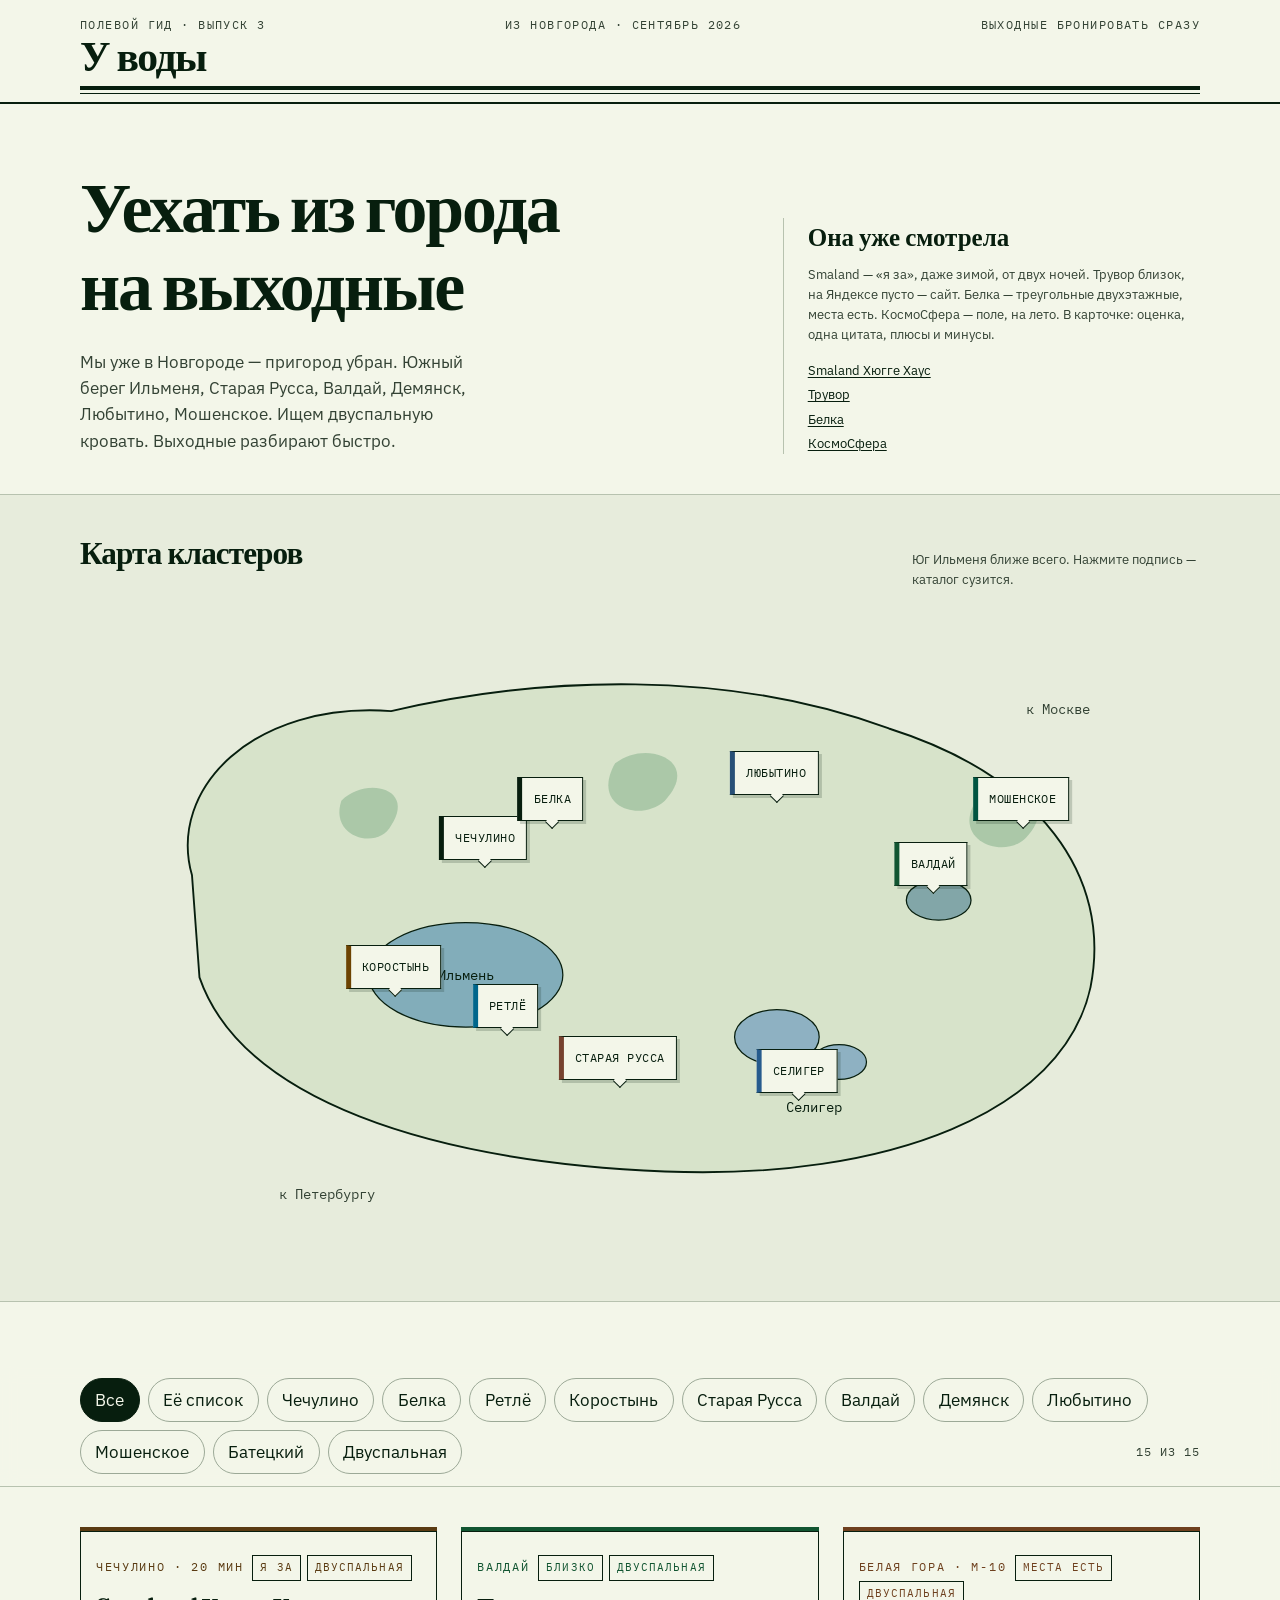
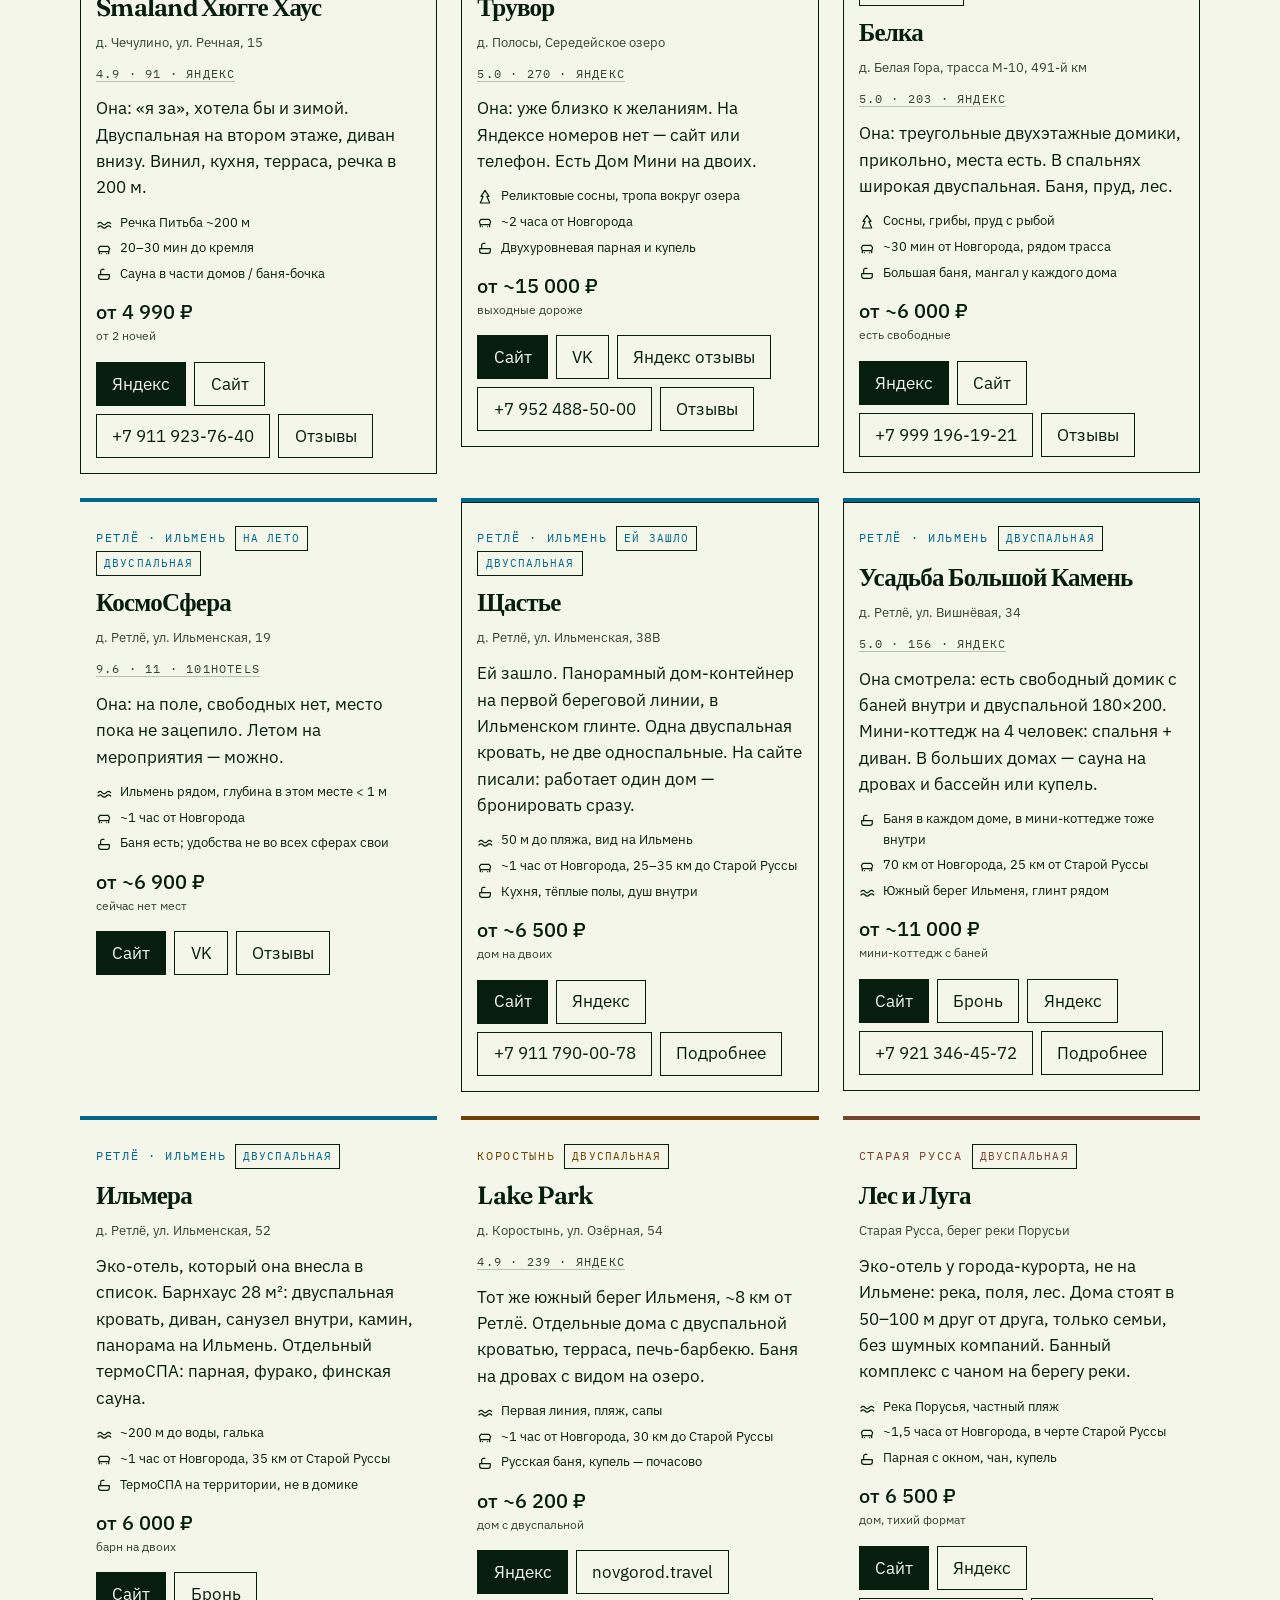
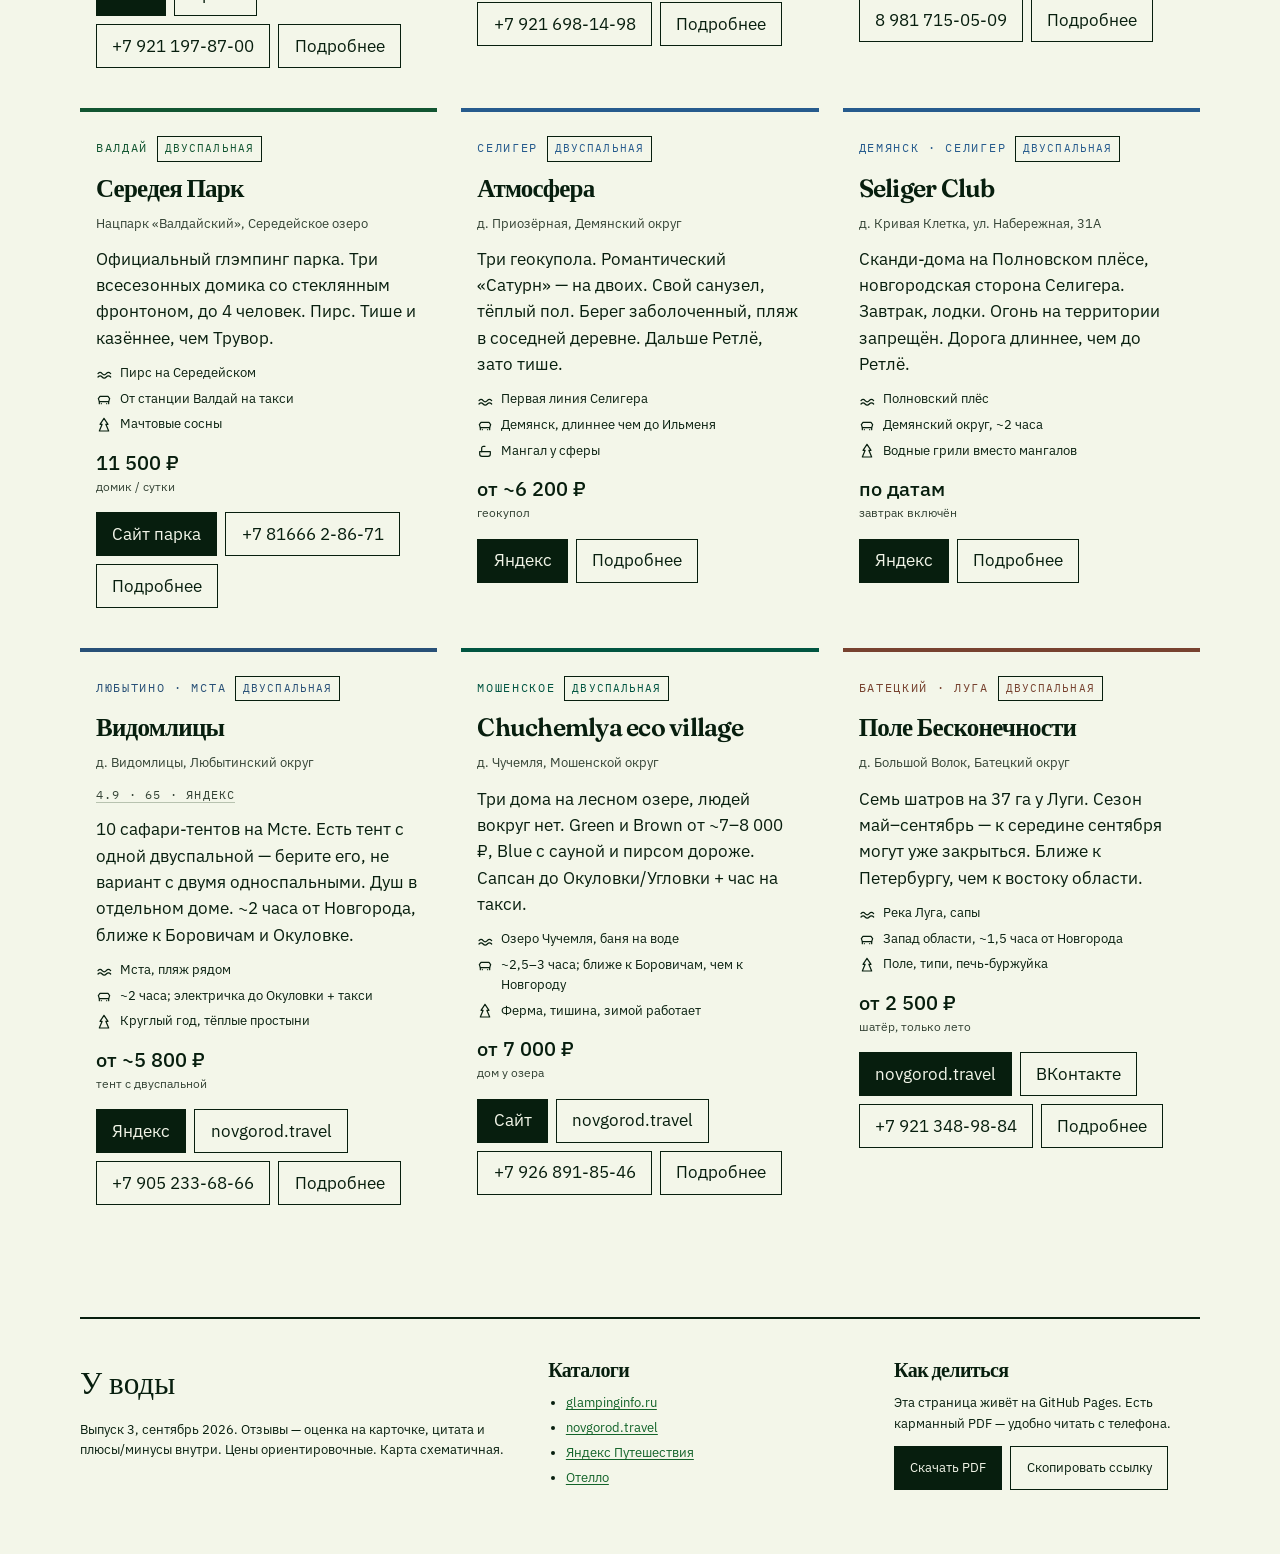
==== commit 5e6d3345: "Fix empty page: render cards in HTML, drop 0fr accordion Catalogue no longer depends on JS to appear" ====
--- a/index.html
+++ b/index.html
@@ -11,9 +11,10 @@
   <link rel="canonical" href="https://voctenzuk.github.io/glemingi-novgorod/">
   <link rel="preconnect" href="https://fonts.googleapis.com">
   <link rel="preconnect" href="https://fonts.gstatic.com" crossorigin>
-  <link href="https://fonts.googleapis.com/css2?family=Fraunces:opsz,wght@9..144,500;9..144,620;9..144,700&family=IBM+Plex+Mono:wght@400;500&family=IBM+Plex+Sans:wght@400;500&display=swap" rel="stylesheet">
-  <link rel="stylesheet" href="tokens.css">
-  <link rel="stylesheet" href="styles.css">
+  <link href="https://fonts.googleapis.com/css2?family=Fraunces:opsz,wght@9..144,500;9..144,620;9..144,700&family=IBM+Plex+Mono:wght@400;500&family=IBM+Plex+Sans:wght@400;500&display=swap" rel="stylesheet" media="print" onload="this.media='all'">
+  <noscript><link href="https://fonts.googleapis.com/css2?family=Fraunces:opsz,wght@9..144,500;9..144,620;9..144,700&family=IBM+Plex+Mono:wght@400;500&family=IBM+Plex+Sans:wght@400;500&display=swap" rel="stylesheet"></noscript>
+  <link rel="stylesheet" href="tokens.css?v=3">
+  <link rel="stylesheet" href="styles.css?v=3">
 </head>
 <body>
   <header class="mast">
@@ -79,7 +80,18 @@
           <button class="pin" data-cluster="lyubytino" style="left:62%;top:28%" type="button" aria-pressed="false">Любытино</button>
           <button class="pin" data-cluster="moshenskoe" style="left:84%;top:32%" type="button" aria-pressed="false">Мошенское</button>
         </div>
-        <div class="atlas__mobile-pins" aria-label="Кластеры"></div>
+        <div class="atlas__mobile-pins" aria-label="Кластеры">
+          <button class="chip" type="button" data-filter="cluster" data-value="chechulino">Чечулино</button>
+          <button class="chip" type="button" data-filter="cluster" data-value="belaya-gora">Белка</button>
+          <button class="chip" type="button" data-filter="cluster" data-value="retlyo">Ретлё</button>
+          <button class="chip" type="button" data-filter="cluster" data-value="korostyn">Коростынь</button>
+          <button class="chip" type="button" data-filter="cluster" data-value="russa">Старая Русса</button>
+          <button class="chip" type="button" data-filter="cluster" data-value="valdai">Валдай</button>
+          <button class="chip" type="button" data-filter="cluster" data-value="seliger">Демянск</button>
+          <button class="chip" type="button" data-filter="cluster" data-value="lyubytino">Любытино</button>
+          <button class="chip" type="button" data-filter="cluster" data-value="moshenskoe">Мошенское</button>
+          <button class="chip" type="button" data-filter="cluster" data-value="batetsky">Батецкий</button>
+        </div>
       </div>
     </section>
 
@@ -98,11 +110,237 @@
         <button class="chip" type="button" data-filter="cluster" data-value="moshenskoe" aria-pressed="false">Мошенское</button>
         <button class="chip" type="button" data-filter="cluster" data-value="batetsky" aria-pressed="false">Батецкий</button>
         <button class="chip" type="button" data-filter="bed" data-value="double" aria-pressed="false">Двуспальная</button>
-        <span class="count" id="count"></span>
+        <span class="count" id="count">15 из 15</span>
       </div>
     </div>
 
-    <section class="wrap catalogue" id="catalogue" aria-live="polite"></section>
+    <section class="wrap catalogue" id="catalogue" aria-live="polite">
+<article class="card" id="place-smaland" data-id="smaland" data-cluster="chechulino" data-season="year" data-pick="yes" data-bed="double" data-her="yes">
+        <div class="card__kicker">Чечулино · 20 мин <span class="card__badge">я за</span><span class="card__badge">двуспальная</span></div>
+        <h3>Smaland Хюгге Хаус</h3>
+        <p class="card__place">д. Чечулино, ул. Речная, 15</p>
+        <p class="rating"><a href="https://travel.yandex.ru/hotels/novgorod-oblast/smaland-khiugge-khaus/" target="_blank" rel="noopener">4.9 · 91 · Яндекс</a></p>
+        <p>Она: «я за», хотела бы и зимой. Двуспальная на втором этаже, диван внизу. Винил, кухня, терраса, речка в 200 м.</p>
+        <ul class="card__facts"><li><svg viewBox="0 0 24 24" aria-hidden="true"><path d="M3 13c2.2-2.4 4.2-2.4 6.2 0 2 2.4 4.2 2.4 6.2 0 2-2.4 4.4-2.4 6.6 0"/><path d="M3 18c2.2-2.4 4.2-2.4 6.2 0 2 2.4 4.2 2.4 6.2 0 2-2.4 4.4-2.4 6.6 0"/></svg><span>Речка Питьба ~200 м</span></li><li><svg viewBox="0 0 24 24" aria-hidden="true"><path d="M5 16h14l1.5-4.5L18 8H6L3.5 11.5z"/><path d="M5 16v3M19 16v3M8 19h0M16 19h0"/></svg><span>20–30 мин до кремля</span></li><li><svg viewBox="0 0 24 24" aria-hidden="true"><path d="M4 13h16v3.5A3.5 3.5 0 0 1 16.5 20h-9A3.5 3.5 0 0 1 4 16.5z"/><path d="M7 13V7.5A2.5 2.5 0 0 1 9.5 5H12"/></svg><span>Сауна в части домов / баня-бочка</span></li></ul>
+        <div class="card__price">от 4 990 ₽<span>от 2 ночей</span></div>
+        <div class="card__actions">
+          <a class="btn btn--solid" href="https://travel.yandex.ru/hotels/novgorod-oblast/smaland-khiugge-khaus/" target="_blank" rel="noopener">Яндекс</a><a class="btn" href="https://smaland.rent/" target="_blank" rel="noopener">Сайт</a>
+          <a class="btn" href="tel:+79119237640">+7 911 923-76-40</a>
+          <button class="btn" type="button" data-more="smaland" data-label="Отзывы" aria-expanded="false">Отзывы</button>
+        </div>
+        <div class="more" id="more-smaland"><div class="more__inner"><blockquote class="quote">«Даже в мороз нам было очень тепло — греется тёплым полом.»<footer>гость · tropki · 2025</footer></blockquote><div class="voices"><div><h4>Плюсы</h4><ul><li>тихо, всё уже внутри</li><li>двуспальная на 2 этаже</li><li>тепло зимой</li></ul></div><div><h4>Минусы</h4><ul><li>от двух ночей</li><li>деревня, не берег озера</li></ul></div></div><p>Telegram @smaland_rent. Форумов нет — живые отзывы на Яндексе.</p><p>д. Чечулино, ул. Речная, 15</p></div></div>
+      </article>
+<article class="card" id="place-truvor" data-id="truvor" data-cluster="valdai" data-season="year" data-pick="yes" data-bed="double" data-her="yes">
+        <div class="card__kicker">Валдай <span class="card__badge">близко</span><span class="card__badge">двуспальная</span></div>
+        <h3>Трувор</h3>
+        <p class="card__place">д. Полосы, Середейское озеро</p>
+        <p class="rating"><a href="https://travel.yandex.ru/hotels/novgorod-oblast/truvor/reviews/" target="_blank" rel="noopener">5.0 · 270 · Яндекс</a></p>
+        <p>Она: уже близко к желаниям. На Яндексе номеров нет — сайт или телефон. Есть Дом Мини на двоих.</p>
+        <ul class="card__facts"><li><svg viewBox="0 0 24 24" aria-hidden="true"><path d="M12 2 6 11h3.2L5 21h14l-4.2-10H18z"/></svg><span>Реликтовые сосны, тропа вокруг озера</span></li><li><svg viewBox="0 0 24 24" aria-hidden="true"><path d="M5 16h14l1.5-4.5L18 8H6L3.5 11.5z"/><path d="M5 16v3M19 16v3M8 19h0M16 19h0"/></svg><span>~2 часа от Новгорода</span></li><li><svg viewBox="0 0 24 24" aria-hidden="true"><path d="M4 13h16v3.5A3.5 3.5 0 0 1 16.5 20h-9A3.5 3.5 0 0 1 4 16.5z"/><path d="M7 13V7.5A2.5 2.5 0 0 1 9.5 5H12"/></svg><span>Двухуровневая парная и купель</span></li></ul>
+        <div class="card__price">от ~15 000 ₽<span>выходные дороже</span></div>
+        <div class="card__actions">
+          <a class="btn btn--solid" href="https://truvor.camp/" target="_blank" rel="noopener">Сайт</a><a class="btn" href="https://vk.com/truvorglamping" target="_blank" rel="noopener">VK</a><a class="btn" href="https://travel.yandex.ru/hotels/novgorod-oblast/truvor/reviews/" target="_blank" rel="noopener">Яндекс отзывы</a>
+          <a class="btn" href="tel:+79524885000">+7 952 488-50-00</a>
+          <button class="btn" type="button" data-more="truvor" data-label="Отзывы" aria-expanded="false">Отзывы</button>
+        </div>
+        <div class="more" id="more-truvor"><div class="more__inner"><blockquote class="quote">«Для двоих домик достаточный, чтобы провести романтический вечер.»<footer>Ольга · 101hotels · янв 2026</footer></blockquote><div class="voices"><div><h4>Плюсы</h4><ul><li>озеро и сосны</li><li>Mini-дом на двоих</li><li>VK: создан для пар</li></ul></div><div><h4>Минусы</h4><ul><li>нет интернета</li><li>комары, слышимость</li><li>смотри дом — не куб за 70 тыс</li></ul></div></div><p>Бронь только truvor.camp, не Яндекс. Жёсткий отзыв про пластик — большой дом на праздники.</p><p>д. Полосы, Середейское озеро</p></div></div>
+      </article>
+<article class="card" id="place-belka" data-id="belka" data-cluster="belaya-gora" data-season="year" data-pick="yes" data-bed="double" data-her="yes">
+        <div class="card__kicker">Белая Гора · М-10 <span class="card__badge">места есть</span><span class="card__badge">двуспальная</span></div>
+        <h3>Белка</h3>
+        <p class="card__place">д. Белая Гора, трасса М-10, 491-й км</p>
+        <p class="rating"><a href="https://travel.yandex.ru/hotels/novgorod-oblast/belka/" target="_blank" rel="noopener">5.0 · 203 · Яндекс</a></p>
+        <p>Она: треугольные двухэтажные домики, прикольно, места есть. В спальнях широкая двуспальная. Баня, пруд, лес.</p>
+        <ul class="card__facts"><li><svg viewBox="0 0 24 24" aria-hidden="true"><path d="M12 2 6 11h3.2L5 21h14l-4.2-10H18z"/></svg><span>Сосны, грибы, пруд с рыбой</span></li><li><svg viewBox="0 0 24 24" aria-hidden="true"><path d="M5 16h14l1.5-4.5L18 8H6L3.5 11.5z"/><path d="M5 16v3M19 16v3M8 19h0M16 19h0"/></svg><span>~30 мин от Новгорода, рядом трасса</span></li><li><svg viewBox="0 0 24 24" aria-hidden="true"><path d="M4 13h16v3.5A3.5 3.5 0 0 1 16.5 20h-9A3.5 3.5 0 0 1 4 16.5z"/><path d="M7 13V7.5A2.5 2.5 0 0 1 9.5 5H12"/></svg><span>Большая баня, мангал у каждого дома</span></li></ul>
+        <div class="card__price">от ~6 000 ₽<span>есть свободные</span></div>
+        <div class="card__actions">
+          <a class="btn btn--solid" href="https://travel.yandex.ru/hotels/novgorod-oblast/belka/" target="_blank" rel="noopener">Яндекс</a><a class="btn" href="https://bazabelka.ru/" target="_blank" rel="noopener">Сайт</a>
+          <a class="btn" href="tel:+79991961921">+7 999 196-19-21</a>
+          <button class="btn" type="button" data-more="belka" data-label="Отзывы" aria-expanded="false">Отзывы</button>
+        </div>
+        <div class="more" id="more-belka"><div class="more__inner"><blockquote class="quote">«Идеально подходит для выходных вдвоём.»<footer>Павел · 101hotels · авг 2025</footer></blockquote><div class="voices"><div><h4>Плюсы</h4><ul><li>хозяин встречает сам</li><li>баня и пруд</li><li>широкая двуспальная</li></ul></div><div><h4>Минусы</h4><ul><li>интернет слабый</li><li>подъезд разбит лесовозами</li></ul></div></div><p>Ещё тел. +7 911 970-78-00. VK живой группы нет.</p><p>д. Белая Гора, трасса М-10, 491-й км</p></div></div>
+      </article>
+<article class="card" id="place-kosmosfera" data-id="kosmosfera" data-cluster="retlyo" data-season="year" data-pick="no" data-bed="double" data-her="yes">
+        <div class="card__kicker">Ретлё · Ильмень <span class="card__badge">на лето</span><span class="card__badge">двуспальная</span></div>
+        <h3>КосмоСфера</h3>
+        <p class="card__place">д. Ретлё, ул. Ильменская, 19</p>
+        <p class="rating"><a href="https://101hotels.com/opinions/hotel/retlyo/zagorodniy_otel_glemping_park_kosmosfera.html" target="_blank" rel="noopener">9.6 · 11 · 101hotels</a></p>
+        <p>Она: на поле, свободных нет, место пока не зацепило. Летом на мероприятия — можно.</p>
+        <ul class="card__facts"><li><svg viewBox="0 0 24 24" aria-hidden="true"><path d="M3 13c2.2-2.4 4.2-2.4 6.2 0 2 2.4 4.2 2.4 6.2 0 2-2.4 4.4-2.4 6.6 0"/><path d="M3 18c2.2-2.4 4.2-2.4 6.2 0 2 2.4 4.2 2.4 6.2 0 2-2.4 4.4-2.4 6.6 0"/></svg><span>Ильмень рядом, глубина в этом месте < 1 м</span></li><li><svg viewBox="0 0 24 24" aria-hidden="true"><path d="M5 16h14l1.5-4.5L18 8H6L3.5 11.5z"/><path d="M5 16v3M19 16v3M8 19h0M16 19h0"/></svg><span>~1 час от Новгорода</span></li><li><svg viewBox="0 0 24 24" aria-hidden="true"><path d="M4 13h16v3.5A3.5 3.5 0 0 1 16.5 20h-9A3.5 3.5 0 0 1 4 16.5z"/><path d="M7 13V7.5A2.5 2.5 0 0 1 9.5 5H12"/></svg><span>Баня есть; удобства не во всех сферах свои</span></li></ul>
+        <div class="card__price">от ~6 900 ₽<span>сейчас нет мест</span></div>
+        <div class="card__actions">
+          <a class="btn btn--solid" href="https://parkglampov.ru/" target="_blank" rel="noopener">Сайт</a><a class="btn" href="https://vk.com/parkglampov" target="_blank" rel="noopener">VK</a>
+          
+          <button class="btn" type="button" data-more="kosmosfera" data-label="Отзывы" aria-expanded="false">Отзывы</button>
+        </div>
+        <div class="more" id="more-kosmosfera"><div class="more__inner"><blockquote class="quote">«Озеро здесь глубже метра не наберёшь — по-настоящему не поплаваешь.»<footer>Konstantin · OneTwoTrip · 2023</footer></blockquote><div class="voices"><div><h4>Плюсы</h4><ul><li>закаты с Ильменя</li><li>сферы с панорамой</li><li>персонал</li></ul></div><div><h4>Минусы</h4><ul><li>поле</li><li>в части куполов душ общий</li><li>слепни</li></ul></div></div><p>На лето, не на эти выходные.</p><p>д. Ретлё, ул. Ильменская, 19</p></div></div>
+      </article>
+<article class="card" id="place-shaste" data-id="shaste" data-cluster="retlyo" data-season="year" data-pick="yes" data-bed="double" data-her="no">
+        <div class="card__kicker">Ретлё · Ильмень <span class="card__badge">ей зашло</span><span class="card__badge">двуспальная</span></div>
+        <h3>Щастье</h3>
+        <p class="card__place">д. Ретлё, ул. Ильменская, 38В</p>
+        
+        <p>Ей зашло. Панорамный дом-контейнер на первой береговой линии, в Ильменском глинте. Одна двуспальная кровать, не две односпальные. На сайте писали: работает один дом — бронировать сразу.</p>
+        <ul class="card__facts"><li><svg viewBox="0 0 24 24" aria-hidden="true"><path d="M3 13c2.2-2.4 4.2-2.4 6.2 0 2 2.4 4.2 2.4 6.2 0 2-2.4 4.4-2.4 6.6 0"/><path d="M3 18c2.2-2.4 4.2-2.4 6.2 0 2 2.4 4.2 2.4 6.2 0 2-2.4 4.4-2.4 6.6 0"/></svg><span>50 м до пляжа, вид на Ильмень</span></li><li><svg viewBox="0 0 24 24" aria-hidden="true"><path d="M5 16h14l1.5-4.5L18 8H6L3.5 11.5z"/><path d="M5 16v3M19 16v3M8 19h0M16 19h0"/></svg><span>~1 час от Новгорода, 25–35 км до Старой Руссы</span></li><li><svg viewBox="0 0 24 24" aria-hidden="true"><path d="M4 13h16v3.5A3.5 3.5 0 0 1 16.5 20h-9A3.5 3.5 0 0 1 4 16.5z"/><path d="M7 13V7.5A2.5 2.5 0 0 1 9.5 5H12"/></svg><span>Кухня, тёплые полы, душ внутри</span></li></ul>
+        <div class="card__price">от ~6 500 ₽<span>дом на двоих</span></div>
+        <div class="card__actions">
+          <a class="btn btn--solid" href="https://xn--80ak9ae6av.xn--p1acf/" target="_blank" rel="noopener">Сайт</a><a class="btn" href="https://travel.yandex.ru/hotels/novgorod-oblast/shchaste/" target="_blank" rel="noopener">Яндекс</a>
+          <a class="btn" href="tel:+79117900078">+7 911 790-00-78</a>
+          <button class="btn" type="button" data-more="shaste" data-label="Подробнее" aria-expanded="false">Подробнее</button>
+        </div>
+        <div class="more" id="more-shaste"><div class="more__inner"><p>Тел. +7 911 790-00-78. happy.ilmen@yandex.ru</p><p>д. Ретлё, ул. Ильменская, 38В</p></div></div>
+      </article>
+<article class="card" id="place-kamen" data-id="kamen" data-cluster="retlyo" data-season="year" data-pick="yes" data-bed="double" data-her="no">
+        <div class="card__kicker">Ретлё · Ильмень <span class="card__badge">двуспальная</span></div>
+        <h3>Усадьба Большой Камень</h3>
+        <p class="card__place">д. Ретлё, ул. Вишнёвая, 34</p>
+        <p class="rating"><a href="https://travel.yandex.ru/hotels/novgorod-oblast/usadba-bolshoi-kamen/" target="_blank" rel="noopener">5.0 · 156 · Яндекс</a></p>
+        <p>Она смотрела: есть свободный домик с баней внутри и двуспальной 180×200. Мини-коттедж на 4 человек: спальня + диван. В больших домах — сауна на дровах и бассейн или купель.</p>
+        <ul class="card__facts"><li><svg viewBox="0 0 24 24" aria-hidden="true"><path d="M4 13h16v3.5A3.5 3.5 0 0 1 16.5 20h-9A3.5 3.5 0 0 1 4 16.5z"/><path d="M7 13V7.5A2.5 2.5 0 0 1 9.5 5H12"/></svg><span>Баня в каждом доме, в мини-коттедже тоже внутри</span></li><li><svg viewBox="0 0 24 24" aria-hidden="true"><path d="M5 16h14l1.5-4.5L18 8H6L3.5 11.5z"/><path d="M5 16v3M19 16v3M8 19h0M16 19h0"/></svg><span>70 км от Новгорода, 25 км от Старой Руссы</span></li><li><svg viewBox="0 0 24 24" aria-hidden="true"><path d="M3 13c2.2-2.4 4.2-2.4 6.2 0 2 2.4 4.2 2.4 6.2 0 2-2.4 4.4-2.4 6.6 0"/><path d="M3 18c2.2-2.4 4.2-2.4 6.2 0 2 2.4 4.2 2.4 6.2 0 2-2.4 4.4-2.4 6.6 0"/></svg><span>Южный берег Ильменя, глинт рядом</span></li></ul>
+        <div class="card__price">от ~11 000 ₽<span>мини-коттедж с баней</span></div>
+        <div class="card__actions">
+          <a class="btn btn--solid" href="https://bolshoj-kamen.ru/" target="_blank" rel="noopener">Сайт</a><a class="btn" href="https://bolshoj-kamen.ru/booking" target="_blank" rel="noopener">Бронь</a><a class="btn" href="https://travel.yandex.ru/hotels/novgorod-oblast/usadba-bolshoi-kamen/" target="_blank" rel="noopener">Яндекс</a>
+          <a class="btn" href="tel:+79213464572">+7 921 346-45-72</a>
+          <button class="btn" type="button" data-more="kamen" data-label="Подробнее" aria-expanded="false">Подробнее</button>
+        </div>
+        <div class="more" id="more-kamen"><div class="more__inner"><p>Сайт bolshoj-kamen.ru</p><p>д. Ретлё, ул. Вишнёвая, 34</p></div></div>
+      </article>
+<article class="card" id="place-ilmera" data-id="ilmera" data-cluster="retlyo" data-season="year" data-pick="no" data-bed="double" data-her="no">
+        <div class="card__kicker">Ретлё · Ильмень <span class="card__badge">двуспальная</span></div>
+        <h3>Ильмера</h3>
+        <p class="card__place">д. Ретлё, ул. Ильменская, 52</p>
+        
+        <p>Эко-отель, который она внесла в список. Барнхаус 28 м²: двуспальная кровать, диван, санузел внутри, камин, панорама на Ильмень. Отдельный термоСПА: парная, фурако, финская сауна.</p>
+        <ul class="card__facts"><li><svg viewBox="0 0 24 24" aria-hidden="true"><path d="M3 13c2.2-2.4 4.2-2.4 6.2 0 2 2.4 4.2 2.4 6.2 0 2-2.4 4.4-2.4 6.6 0"/><path d="M3 18c2.2-2.4 4.2-2.4 6.2 0 2 2.4 4.2 2.4 6.2 0 2-2.4 4.4-2.4 6.6 0"/></svg><span>~200 м до воды, галька</span></li><li><svg viewBox="0 0 24 24" aria-hidden="true"><path d="M5 16h14l1.5-4.5L18 8H6L3.5 11.5z"/><path d="M5 16v3M19 16v3M8 19h0M16 19h0"/></svg><span>~1 час от Новгорода, 35 км от Старой Руссы</span></li><li><svg viewBox="0 0 24 24" aria-hidden="true"><path d="M4 13h16v3.5A3.5 3.5 0 0 1 16.5 20h-9A3.5 3.5 0 0 1 4 16.5z"/><path d="M7 13V7.5A2.5 2.5 0 0 1 9.5 5H12"/></svg><span>ТермоСПА на территории, не в домике</span></li></ul>
+        <div class="card__price">от 6 000 ₽<span>барн на двоих</span></div>
+        <div class="card__actions">
+          <a class="btn btn--solid" href="https://ilmerapark.ru/" target="_blank" rel="noopener">Сайт</a><a class="btn" href="https://ilmerapark.ru/booking" target="_blank" rel="noopener">Бронь</a>
+          <a class="btn" href="tel:+79211978700">+7 921 197-87-00</a>
+          <button class="btn" type="button" data-more="ilmera" data-label="Подробнее" aria-expanded="false">Подробнее</button>
+        </div>
+        <div class="more" id="more-ilmera"><div class="more__inner"><p>Тариф «Свидание» на двоих. 100% предоплата, отмена за сутки.</p><p>д. Ретлё, ул. Ильменская, 52</p></div></div>
+      </article>
+<article class="card" id="place-lakepark" data-id="lakepark" data-cluster="korostyn" data-season="year" data-pick="no" data-bed="double" data-her="no">
+        <div class="card__kicker">Коростынь <span class="card__badge">двуспальная</span></div>
+        <h3>Lake Park</h3>
+        <p class="card__place">д. Коростынь, ул. Озёрная, 54</p>
+        <p class="rating"><a href="https://travel.yandex.ru/hotels/novgorod-oblast/baza-otdykha-lake-park/" target="_blank" rel="noopener">4.9 · 239 · Яндекс</a></p>
+        <p>Тот же южный берег Ильменя, ~8 км от Ретлё. Отдельные дома с двуспальной кроватью, терраса, печь-барбекю. Баня на дровах с видом на озеро.</p>
+        <ul class="card__facts"><li><svg viewBox="0 0 24 24" aria-hidden="true"><path d="M3 13c2.2-2.4 4.2-2.4 6.2 0 2 2.4 4.2 2.4 6.2 0 2-2.4 4.4-2.4 6.6 0"/><path d="M3 18c2.2-2.4 4.2-2.4 6.2 0 2 2.4 4.2 2.4 6.2 0 2-2.4 4.4-2.4 6.6 0"/></svg><span>Первая линия, пляж, сапы</span></li><li><svg viewBox="0 0 24 24" aria-hidden="true"><path d="M5 16h14l1.5-4.5L18 8H6L3.5 11.5z"/><path d="M5 16v3M19 16v3M8 19h0M16 19h0"/></svg><span>~1 час от Новгорода, 30 км до Старой Руссы</span></li><li><svg viewBox="0 0 24 24" aria-hidden="true"><path d="M4 13h16v3.5A3.5 3.5 0 0 1 16.5 20h-9A3.5 3.5 0 0 1 4 16.5z"/><path d="M7 13V7.5A2.5 2.5 0 0 1 9.5 5H12"/></svg><span>Русская баня, купель — почасово</span></li></ul>
+        <div class="card__price">от ~6 200 ₽<span>дом с двуспальной</span></div>
+        <div class="card__actions">
+          <a class="btn btn--solid" href="https://travel.yandex.ru/hotels/novgorod-oblast/baza-otdykha-lake-park/" target="_blank" rel="noopener">Яндекс</a><a class="btn" href="https://novgorod.travel/hotels/gostevoy-kompleks-lake-park-leyk-park" target="_blank" rel="noopener">novgorod.travel</a>
+          <a class="btn" href="tel:+79216981498">+7 921 698-14-98</a>
+          <button class="btn" type="button" data-more="lakepark" data-label="Подробнее" aria-expanded="false">Подробнее</button>
+        </div>
+        <div class="more" id="more-lakepark"><div class="more__inner"><p>д. Коростынь, ул. Озёрная, 54</p></div></div>
+      </article>
+<article class="card" id="place-lesiluga" data-id="lesiluga" data-cluster="russa" data-season="year" data-pick="no" data-bed="double" data-her="no">
+        <div class="card__kicker">Старая Русса <span class="card__badge">двуспальная</span></div>
+        <h3>Лес и Луга</h3>
+        <p class="card__place">Старая Русса, берег реки Порусьи</p>
+        
+        <p>Эко-отель у города-курорта, не на Ильмене: река, поля, лес. Дома стоят в 50–100 м друг от друга, только семьи, без шумных компаний. Банный комплекс с чаном на берегу реки.</p>
+        <ul class="card__facts"><li><svg viewBox="0 0 24 24" aria-hidden="true"><path d="M3 13c2.2-2.4 4.2-2.4 6.2 0 2 2.4 4.2 2.4 6.2 0 2-2.4 4.4-2.4 6.6 0"/><path d="M3 18c2.2-2.4 4.2-2.4 6.2 0 2 2.4 4.2 2.4 6.2 0 2-2.4 4.4-2.4 6.6 0"/></svg><span>Река Порусья, частный пляж</span></li><li><svg viewBox="0 0 24 24" aria-hidden="true"><path d="M5 16h14l1.5-4.5L18 8H6L3.5 11.5z"/><path d="M5 16v3M19 16v3M8 19h0M16 19h0"/></svg><span>~1,5 часа от Новгорода, в черте Старой Руссы</span></li><li><svg viewBox="0 0 24 24" aria-hidden="true"><path d="M4 13h16v3.5A3.5 3.5 0 0 1 16.5 20h-9A3.5 3.5 0 0 1 4 16.5z"/><path d="M7 13V7.5A2.5 2.5 0 0 1 9.5 5H12"/></svg><span>Парная с окном, чан, купель</span></li></ul>
+        <div class="card__price">от 6 500 ₽<span>дом, тихий формат</span></div>
+        <div class="card__actions">
+          <a class="btn btn--solid" href="https://les-i-luga.ru/" target="_blank" rel="noopener">Сайт</a><a class="btn" href="https://travel.yandex.ru/hotels/novgorod-oblast/les-i-luga/" target="_blank" rel="noopener">Яндекс</a>
+          <a class="btn" href="tel:+89817150509">8 981 715-05-09</a>
+          <button class="btn" type="button" data-more="lesiluga" data-label="Подробнее" aria-expanded="false">Подробнее</button>
+        </div>
+        <div class="more" id="more-lesiluga"><div class="more__inner"><p>Рядом музей Достоевского и минеральные источники. Не озеро-море, зато город под рукой.</p><p>Старая Русса, берег реки Порусьи</p></div></div>
+      </article>
+<article class="card" id="place-seredeya" data-id="seredeya" data-cluster="valdai" data-season="year" data-pick="no" data-bed="double" data-her="no">
+        <div class="card__kicker">Валдай <span class="card__badge">двуспальная</span></div>
+        <h3>Середея Парк</h3>
+        <p class="card__place">Нацпарк «Валдайский», Середейское озеро</p>
+        
+        <p>Официальный глэмпинг парка. Три всесезонных домика со стеклянным фронтоном, до 4 человек. Пирс. Тише и казённее, чем Трувор.</p>
+        <ul class="card__facts"><li><svg viewBox="0 0 24 24" aria-hidden="true"><path d="M3 13c2.2-2.4 4.2-2.4 6.2 0 2 2.4 4.2 2.4 6.2 0 2-2.4 4.4-2.4 6.6 0"/><path d="M3 18c2.2-2.4 4.2-2.4 6.2 0 2 2.4 4.2 2.4 6.2 0 2-2.4 4.4-2.4 6.6 0"/></svg><span>Пирс на Середейском</span></li><li><svg viewBox="0 0 24 24" aria-hidden="true"><path d="M5 16h14l1.5-4.5L18 8H6L3.5 11.5z"/><path d="M5 16v3M19 16v3M8 19h0M16 19h0"/></svg><span>От станции Валдай на такси</span></li><li><svg viewBox="0 0 24 24" aria-hidden="true"><path d="M12 2 6 11h3.2L5 21h14l-4.2-10H18z"/></svg><span>Мачтовые сосны</span></li></ul>
+        <div class="card__price">11 500 ₽<span>домик / сутки</span></div>
+        <div class="card__actions">
+          <a class="btn btn--solid" href="https://www.valdaypark.ru/accommodation/glamping" target="_blank" rel="noopener">Сайт парка</a>
+          <a class="btn" href="tel:+78166628671">+7 81666 2-86-71</a>
+          <button class="btn" type="button" data-more="seredeya" data-label="Подробнее" aria-expanded="false">Подробнее</button>
+        </div>
+        <div class="more" id="more-seredeya"><div class="more__inner"><p>Предоплата за сутки, при отмене не возвращается.</p><p>Нацпарк «Валдайский», Середейское озеро</p></div></div>
+      </article>
+<article class="card" id="place-atmosfera" data-id="atmosfera" data-cluster="seliger" data-season="year" data-pick="no" data-bed="double" data-her="no">
+        <div class="card__kicker">Селигер <span class="card__badge">двуспальная</span></div>
+        <h3>Атмосфера</h3>
+        <p class="card__place">д. Приозёрная, Демянский округ</p>
+        
+        <p>Три геокупола. Романтический «Сатурн» — на двоих. Свой санузел, тёплый пол. Берег заболоченный, пляж в соседней деревне. Дальше Ретлё, зато тише.</p>
+        <ul class="card__facts"><li><svg viewBox="0 0 24 24" aria-hidden="true"><path d="M3 13c2.2-2.4 4.2-2.4 6.2 0 2 2.4 4.2 2.4 6.2 0 2-2.4 4.4-2.4 6.6 0"/><path d="M3 18c2.2-2.4 4.2-2.4 6.2 0 2 2.4 4.2 2.4 6.2 0 2-2.4 4.4-2.4 6.6 0"/></svg><span>Первая линия Селигера</span></li><li><svg viewBox="0 0 24 24" aria-hidden="true"><path d="M5 16h14l1.5-4.5L18 8H6L3.5 11.5z"/><path d="M5 16v3M19 16v3M8 19h0M16 19h0"/></svg><span>Демянск, длиннее чем до Ильменя</span></li><li><svg viewBox="0 0 24 24" aria-hidden="true"><path d="M4 13h16v3.5A3.5 3.5 0 0 1 16.5 20h-9A3.5 3.5 0 0 1 4 16.5z"/><path d="M7 13V7.5A2.5 2.5 0 0 1 9.5 5H12"/></svg><span>Мангал у сферы</span></li></ul>
+        <div class="card__price">от ~6 200 ₽<span>геокупол</span></div>
+        <div class="card__actions">
+          <a class="btn btn--solid" href="https://travel.yandex.ru/hotels/novgorod-oblast/glemping-atmosfera-seliger/" target="_blank" rel="noopener">Яндекс</a>
+          
+          <button class="btn" type="button" data-more="atmosfera" data-label="Подробнее" aria-expanded="false">Подробнее</button>
+        </div>
+        <div class="more" id="more-atmosfera"><div class="more__inner"><p>д. Приозёрная, Демянский округ</p></div></div>
+      </article>
+<article class="card" id="place-seliger-club" data-id="seliger-club" data-cluster="seliger" data-season="year" data-pick="no" data-bed="double" data-her="no">
+        <div class="card__kicker">Демянск · Селигер <span class="card__badge">двуспальная</span></div>
+        <h3>Seliger Club</h3>
+        <p class="card__place">д. Кривая Клетка, ул. Набережная, 31А</p>
+        
+        <p>Сканди-дома на Полновском плёсе, новгородская сторона Селигера. Завтрак, лодки. Огонь на территории запрещён. Дорога длиннее, чем до Ретлё.</p>
+        <ul class="card__facts"><li><svg viewBox="0 0 24 24" aria-hidden="true"><path d="M3 13c2.2-2.4 4.2-2.4 6.2 0 2 2.4 4.2 2.4 6.2 0 2-2.4 4.4-2.4 6.6 0"/><path d="M3 18c2.2-2.4 4.2-2.4 6.2 0 2 2.4 4.2 2.4 6.2 0 2-2.4 4.4-2.4 6.6 0"/></svg><span>Полновский плёс</span></li><li><svg viewBox="0 0 24 24" aria-hidden="true"><path d="M5 16h14l1.5-4.5L18 8H6L3.5 11.5z"/><path d="M5 16v3M19 16v3M8 19h0M16 19h0"/></svg><span>Демянский округ, ~2 часа</span></li><li><svg viewBox="0 0 24 24" aria-hidden="true"><path d="M12 2 6 11h3.2L5 21h14l-4.2-10H18z"/></svg><span>Водные грили вместо мангалов</span></li></ul>
+        <div class="card__price">по датам<span>завтрак включён</span></div>
+        <div class="card__actions">
+          <a class="btn btn--solid" href="https://travel.yandex.ru/hotels/novgorod-oblast/seliger-klub/" target="_blank" rel="noopener">Яндекс</a>
+          
+          <button class="btn" type="button" data-more="seliger-club" data-label="Подробнее" aria-expanded="false">Подробнее</button>
+        </div>
+        <div class="more" id="more-seliger-club"><div class="more__inner"><p>д. Кривая Клетка, ул. Набережная, 31А</p></div></div>
+      </article>
+<article class="card" id="place-vidomlicy" data-id="vidomlicy" data-cluster="lyubytino" data-season="year" data-pick="no" data-bed="double" data-her="no">
+        <div class="card__kicker">Любытино · Мста <span class="card__badge">двуспальная</span></div>
+        <h3>Видомлицы</h3>
+        <p class="card__place">д. Видомлицы, Любытинский округ</p>
+        <p class="rating"><a href="https://travel.yandex.ru/hotels/novgorod-oblast/glemping-vidomlitsy/" target="_blank" rel="noopener">4.9 · 65 · Яндекс</a></p>
+        <p>10 сафари-тентов на Мсте. Есть тент с одной двуспальной — берите его, не вариант с двумя односпальными. Душ в отдельном доме. ~2 часа от Новгорода, ближе к Боровичам и Окуловке.</p>
+        <ul class="card__facts"><li><svg viewBox="0 0 24 24" aria-hidden="true"><path d="M3 13c2.2-2.4 4.2-2.4 6.2 0 2 2.4 4.2 2.4 6.2 0 2-2.4 4.4-2.4 6.6 0"/><path d="M3 18c2.2-2.4 4.2-2.4 6.2 0 2 2.4 4.2 2.4 6.2 0 2-2.4 4.4-2.4 6.6 0"/></svg><span>Мста, пляж рядом</span></li><li><svg viewBox="0 0 24 24" aria-hidden="true"><path d="M5 16h14l1.5-4.5L18 8H6L3.5 11.5z"/><path d="M5 16v3M19 16v3M8 19h0M16 19h0"/></svg><span>~2 часа; электричка до Окуловки + такси</span></li><li><svg viewBox="0 0 24 24" aria-hidden="true"><path d="M12 2 6 11h3.2L5 21h14l-4.2-10H18z"/></svg><span>Круглый год, тёплые простыни</span></li></ul>
+        <div class="card__price">от ~5 800 ₽<span>тент с двуспальной</span></div>
+        <div class="card__actions">
+          <a class="btn btn--solid" href="https://travel.yandex.ru/hotels/novgorod-oblast/glemping-vidomlitsy/" target="_blank" rel="noopener">Яндекс</a><a class="btn" href="https://novgorod.travel/hotels/glemping-vidolmlitsy" target="_blank" rel="noopener">novgorod.travel</a>
+          <a class="btn" href="tel:+79052336866">+7 905 233-68-66</a>
+          <button class="btn" type="button" data-more="vidomlicy" data-label="Подробнее" aria-expanded="false">Подробнее</button>
+        </div>
+        <div class="more" id="more-vidomlicy"><div class="more__inner"><p>Сайт glamping-vidomlicy.ru.</p><p>д. Видомлицы, Любытинский округ</p></div></div>
+      </article>
+<article class="card" id="place-chuchemlya" data-id="chuchemlya" data-cluster="moshenskoe" data-season="year" data-pick="no" data-bed="double" data-her="no">
+        <div class="card__kicker">Мошенское <span class="card__badge">двуспальная</span></div>
+        <h3>Chuchemlya eco village</h3>
+        <p class="card__place">д. Чучемля, Мошенской округ</p>
+        
+        <p>Три дома на лесном озере, людей вокруг нет. Green и Brown от ~7–8 000 ₽, Blue с сауной и пирсом дороже. Сапсан до Окуловки/Угловки + час на такси.</p>
+        <ul class="card__facts"><li><svg viewBox="0 0 24 24" aria-hidden="true"><path d="M3 13c2.2-2.4 4.2-2.4 6.2 0 2 2.4 4.2 2.4 6.2 0 2-2.4 4.4-2.4 6.6 0"/><path d="M3 18c2.2-2.4 4.2-2.4 6.2 0 2 2.4 4.2 2.4 6.2 0 2-2.4 4.4-2.4 6.6 0"/></svg><span>Озеро Чучемля, баня на воде</span></li><li><svg viewBox="0 0 24 24" aria-hidden="true"><path d="M5 16h14l1.5-4.5L18 8H6L3.5 11.5z"/><path d="M5 16v3M19 16v3M8 19h0M16 19h0"/></svg><span>~2,5–3 часа; ближе к Боровичам, чем к Новгороду</span></li><li><svg viewBox="0 0 24 24" aria-hidden="true"><path d="M12 2 6 11h3.2L5 21h14l-4.2-10H18z"/></svg><span>Ферма, тишина, зимой работает</span></li></ul>
+        <div class="card__price">от 7 000 ₽<span>дом у озера</span></div>
+        <div class="card__actions">
+          <a class="btn btn--solid" href="https://chuchemlya.com/" target="_blank" rel="noopener">Сайт</a><a class="btn" href="https://novgorod.travel/hotels/chuchemlya-eco-village" target="_blank" rel="noopener">novgorod.travel</a>
+          <a class="btn" href="tel:+79268918546">+7 926 891-85-46</a>
+          <button class="btn" type="button" data-more="chuchemlya" data-label="Подробнее" aria-expanded="false">Подробнее</button>
+        </div>
+        <div class="more" id="more-chuchemlya"><div class="more__inner"><p>chuchemlya.com · welcome@chuchemlya.com</p><p>д. Чучемля, Мошенской округ</p></div></div>
+      </article>
+<article class="card" id="place-pole" data-id="pole" data-cluster="batetsky" data-season="summer" data-pick="no" data-bed="double" data-her="no">
+        <div class="card__kicker">Батецкий · Луга <span class="card__badge">двуспальная</span></div>
+        <h3>Поле Бесконечности</h3>
+        <p class="card__place">д. Большой Волок, Батецкий округ</p>
+        
+        <p>Семь шатров на 37 га у Луги. Сезон май–сентябрь — к середине сентября могут уже закрыться. Ближе к Петербургу, чем к востоку области.</p>
+        <ul class="card__facts"><li><svg viewBox="0 0 24 24" aria-hidden="true"><path d="M3 13c2.2-2.4 4.2-2.4 6.2 0 2 2.4 4.2 2.4 6.2 0 2-2.4 4.4-2.4 6.6 0"/><path d="M3 18c2.2-2.4 4.2-2.4 6.2 0 2 2.4 4.2 2.4 6.2 0 2-2.4 4.4-2.4 6.6 0"/></svg><span>Река Луга, сапы</span></li><li><svg viewBox="0 0 24 24" aria-hidden="true"><path d="M5 16h14l1.5-4.5L18 8H6L3.5 11.5z"/><path d="M5 16v3M19 16v3M8 19h0M16 19h0"/></svg><span>Запад области, ~1,5 часа от Новгорода</span></li><li><svg viewBox="0 0 24 24" aria-hidden="true"><path d="M12 2 6 11h3.2L5 21h14l-4.2-10H18z"/></svg><span>Поле, типи, печь-буржуйка</span></li></ul>
+        <div class="card__price">от 2 500 ₽<span>шатёр, только лето</span></div>
+        <div class="card__actions">
+          <a class="btn btn--solid" href="https://novgorod.travel/hotels/glemping-pole-beskonechnosti" target="_blank" rel="noopener">novgorod.travel</a><a class="btn" href="https://vk.com/8glamp" target="_blank" rel="noopener">ВКонтакте</a>
+          <a class="btn" href="tel:+79213489884">+7 921 348-98-84</a>
+          <button class="btn" type="button" data-more="pole" data-label="Подробнее" aria-expanded="false">Подробнее</button>
+        </div>
+        <div class="more" id="more-pole"><div class="more__inner"><p>VK: vk.com/8glamp</p><p>д. Большой Волок, Батецкий округ</p></div></div>
+      </article>
+    </section>
     <p class="wrap empty" id="empty">В этом срезе ничего нет. Снимите фильтр или выберите другой берег.</p>
   </main>
 
@@ -130,452 +368,114 @@
     </div>
   </footer>
 
+
   <script>
-    const ICO = {
-      water: '<svg viewBox="0 0 24 24" aria-hidden="true"><path d="M3 13c2.2-2.4 4.2-2.4 6.2 0 2 2.4 4.2 2.4 6.2 0 2-2.4 4.4-2.4 6.6 0"/><path d="M3 18c2.2-2.4 4.2-2.4 6.2 0 2 2.4 4.2 2.4 6.2 0 2-2.4 4.4-2.4 6.6 0"/></svg>',
-      forest: '<svg viewBox="0 0 24 24" aria-hidden="true"><path d="M12 2 6 11h3.2L5 21h14l-4.2-10H18z"/></svg>',
-      car: '<svg viewBox="0 0 24 24" aria-hidden="true"><path d="M5 16h14l1.5-4.5L18 8H6L3.5 11.5z"/><path d="M5 16v3M19 16v3M8 19h0M16 19h0"/></svg>',
-      bath: '<svg viewBox="0 0 24 24" aria-hidden="true"><path d="M4 13h16v3.5A3.5 3.5 0 0 1 16.5 20h-9A3.5 3.5 0 0 1 4 16.5z"/><path d="M7 13V7.5A2.5 2.5 0 0 1 9.5 5H12"/></svg>'
-    };
-
-    const PLACES = [
-      {
-        id: "smaland", cluster: "chechulino", clusterLabel: "Чечулино · 20 мин",
-        name: "Smaland Хюгге Хаус", pick: true, her: true, herLabel: "я за", bed: "double",
-        place: "д. Чечулино, ул. Речная, 15",
-        blurb: "Она: «я за», хотела бы и зимой. Двуспальная на втором этаже, диван внизу. Винил, кухня, терраса, речка в 200 м.",
-        facts: [
-          ["water", "Речка Питьба ~200 м"],
-          ["car", "20–30 мин до кремля"],
-          ["bath", "Сауна в части домов / баня-бочка"]
-        ],
-        price: "от 4 990 ₽", priceNote: "от 2 ночей", season: "year",
-        tel: "79119237640", telLabel: "+7 911 923-76-40",
-        rating: { score: "4.9", count: "91", source: "Яндекс", url: "https://travel.yandex.ru/hotels/novgorod-oblast/smaland-khiugge-khaus/" },
-        quote: { text: "Даже в мороз нам было очень тепло — греется тёплым полом.", meta: "гость · tropki · 2025" },
-        plus: ["тихо, всё уже внутри", "двуспальная на 2 этаже", "тепло зимой"],
-        minus: ["от двух ночей", "деревня, не берег озера"],
-        extra: "Telegram @smaland_rent. Форумов нет — живые отзывы на Яндексе.",
-        links: [
-          ["Яндекс", "https://travel.yandex.ru/hotels/novgorod-oblast/smaland-khiugge-khaus/"],
-          ["Сайт", "https://smaland.rent/"]
-        ]
-      },
-      {
-        id: "truvor", cluster: "valdai", clusterLabel: "Валдай",
-        name: "Трувор", pick: true, her: true, herLabel: "близко", bed: "double",
-        place: "д. Полосы, Середейское озеро",
-        blurb: "Она: уже близко к желаниям. На Яндексе номеров нет — сайт или телефон. Есть Дом Мини на двоих.",
-        facts: [
-          ["forest", "Реликтовые сосны, тропа вокруг озера"],
-          ["car", "~2 часа от Новгорода"],
-          ["bath", "Двухуровневая парная и купель"]
-        ],
-        price: "от ~15 000 ₽", priceNote: "выходные дороже", season: "year",
-        tel: "79524885000", telLabel: "+7 952 488-50-00",
-        rating: { score: "5.0", count: "270", source: "Яндекс", url: "https://travel.yandex.ru/hotels/novgorod-oblast/truvor/reviews/" },
-        quote: { text: "Для двоих домик достаточный, чтобы провести романтический вечер.", meta: "Ольга · 101hotels · янв 2026" },
-        plus: ["озеро и сосны", "Mini-дом на двоих", "VK: создан для пар"],
-        minus: ["нет интернета", "комары, слышимость", "смотри дом — не куб за 70 тыс"],
-        extra: "Бронь только truvor.camp, не Яндекс. Жёсткий отзыв про пластик — большой дом на праздники.",
-        links: [
-          ["Сайт", "https://truvor.camp/"],
-          ["VK", "https://vk.com/truvorglamping"],
-          ["Яндекс отзывы", "https://travel.yandex.ru/hotels/novgorod-oblast/truvor/reviews/"]
-        ]
-      },
-      {
-        id: "belka", cluster: "belaya-gora", clusterLabel: "Белая Гора · М-10",
-        name: "Белка", pick: true, her: true, herLabel: "места есть", bed: "double",
-        place: "д. Белая Гора, трасса М-10, 491-й км",
-        blurb: "Она: треугольные двухэтажные домики, прикольно, места есть. В спальнях широкая двуспальная. Баня, пруд, лес.",
-        facts: [
-          ["forest", "Сосны, грибы, пруд с рыбой"],
-          ["car", "~30 мин от Новгорода, рядом трасса"],
-          ["bath", "Большая баня, мангал у каждого дома"]
-        ],
-        price: "от ~6 000 ₽", priceNote: "есть свободные", season: "year",
-        tel: "79991961921", telLabel: "+7 999 196-19-21",
-        rating: { score: "5.0", count: "203", source: "Яндекс", url: "https://travel.yandex.ru/hotels/novgorod-oblast/belka/" },
-        quote: { text: "Идеально подходит для выходных вдвоём.", meta: "Павел · 101hotels · авг 2025" },
-        plus: ["хозяин встречает сам", "баня и пруд", "широкая двуспальная"],
-        minus: ["интернет слабый", "подъезд разбит лесовозами"],
-        extra: "Ещё тел. +7 911 970-78-00. VK живой группы нет.",
-        links: [
-          ["Яндекс", "https://travel.yandex.ru/hotels/novgorod-oblast/belka/"],
-          ["Сайт", "https://bazabelka.ru/"]
-        ]
-      },
-      {
-        id: "kosmosfera", cluster: "retlyo", clusterLabel: "Ретлё · Ильмень",
-        name: "КосмоСфера", pick: false, her: true, herLabel: "на лето", bed: "double",
-        place: "д. Ретлё, ул. Ильменская, 19",
-        blurb: "Она: на поле, свободных нет, место пока не зацепило. Летом на мероприятия — можно.",
-        facts: [
-          ["water", "Ильмень рядом, глубина в этом месте < 1 м"],
-          ["car", "~1 час от Новгорода"],
-          ["bath", "Баня есть; удобства не во всех сферах свои"]
-        ],
-        price: "от ~6 900 ₽", priceNote: "сейчас нет мест", season: "year",
-        rating: { score: "9.6", count: "11", source: "101hotels", url: "https://101hotels.com/opinions/hotel/retlyo/zagorodniy_otel_glemping_park_kosmosfera.html" },
-        quote: { text: "Озеро здесь глубже метра не наберёшь — по-настоящему не поплаваешь.", meta: "Konstantin · OneTwoTrip · 2023" },
-        plus: ["закаты с Ильменя", "сферы с панорамой", "персонал"],
-        minus: ["поле", "в части куполов душ общий", "слепни"],
-        extra: "На лето, не на эти выходные.",
-        links: [
-          ["Сайт", "https://parkglampov.ru/"],
-          ["VK", "https://vk.com/parkglampov"]
-        ]
-      },
-      {
-        id: "shaste", cluster: "retlyo", clusterLabel: "Ретлё · Ильмень",
-        name: "Щастье", pick: true, herLabel: "ей зашло", bed: "double",
-        place: "д. Ретлё, ул. Ильменская, 38В",
-        blurb: "Ей зашло. Панорамный дом-контейнер на первой береговой линии, в Ильменском глинте. Одна двуспальная кровать, не две односпальные. На сайте писали: работает один дом — бронировать сразу.",
-        facts: [
-          ["water", "50 м до пляжа, вид на Ильмень"],
-          ["car", "~1 час от Новгорода, 25–35 км до Старой Руссы"],
-          ["bath", "Кухня, тёплые полы, душ внутри"]
-        ],
-        price: "от ~6 500 ₽", priceNote: "дом на двоих", season: "year",
-        extra: "Тел. +7 911 790-00-78. happy.ilmen@yandex.ru",
-        tel: "79117900078", telLabel: "+7 911 790-00-78",
-        links: [
-          ["Сайт", "https://xn--80ak9ae6av.xn--p1acf/"],
-          ["Яндекс", "https://travel.yandex.ru/hotels/novgorod-oblast/shchaste/"]
-        ]
-      },
-      {
-        id: "kamen", cluster: "retlyo", clusterLabel: "Ретлё · Ильмень",
-        name: "Усадьба Большой Камень", pick: true, bed: "double",
-        place: "д. Ретлё, ул. Вишнёвая, 34",
-        blurb: "Она смотрела: есть свободный домик с баней внутри и двуспальной 180×200. Мини-коттедж на 4 человек: спальня + диван. В больших домах — сауна на дровах и бассейн или купель.",
-        facts: [
-          ["bath", "Баня в каждом доме, в мини-коттедже тоже внутри"],
-          ["car", "70 км от Новгорода, 25 км от Старой Руссы"],
-          ["water", "Южный берег Ильменя, глинт рядом"]
-        ],
-        price: "от ~11 000 ₽", priceNote: "мини-коттедж с баней", season: "year",
-        tel: "79213464572", telLabel: "+7 921 346-45-72",
-        rating: { score: "5.0", count: "156", source: "Яндекс", url: "https://travel.yandex.ru/hotels/novgorod-oblast/usadba-bolshoi-kamen/" },
-        extra: "Сайт bolshoj-kamen.ru",
-        links: [
-          ["Сайт", "https://bolshoj-kamen.ru/"],
-          ["Бронь", "https://bolshoj-kamen.ru/booking"],
-          ["Яндекс", "https://travel.yandex.ru/hotels/novgorod-oblast/usadba-bolshoi-kamen/"]
-        ]
-      },
-      {
-        id: "ilmera", cluster: "retlyo", clusterLabel: "Ретлё · Ильмень",
-        name: "Ильмера", pick: false, bed: "double",
-        place: "д. Ретлё, ул. Ильменская, 52",
-        blurb: "Эко-отель, который она внесла в список. Барнхаус 28 м²: двуспальная кровать, диван, санузел внутри, камин, панорама на Ильмень. Отдельный термоСПА: парная, фурако, финская сауна.",
-        facts: [
-          ["water", "~200 м до воды, галька"],
-          ["car", "~1 час от Новгорода, 35 км от Старой Руссы"],
-          ["bath", "ТермоСПА на территории, не в домике"]
-        ],
-        price: "от 6 000 ₽", priceNote: "барн на двоих", season: "year",
-        tel: "79211978700", telLabel: "+7 921 197-87-00",
-        extra: "Тариф «Свидание» на двоих. 100% предоплата, отмена за сутки.",
-        links: [
-          ["Сайт", "https://ilmerapark.ru/"],
-          ["Бронь", "https://ilmerapark.ru/booking"]
-        ]
-      },
-      {
-        id: "lakepark", cluster: "korostyn", clusterLabel: "Коростынь",
-        name: "Lake Park", pick: false, bed: "double",
-        place: "д. Коростынь, ул. Озёрная, 54",
-        blurb: "Тот же южный берег Ильменя, ~8 км от Ретлё. Отдельные дома с двуспальной кроватью, терраса, печь-барбекю. Баня на дровах с видом на озеро.",
-        rating: { score: "4.9", count: "239", source: "Яндекс", url: "https://travel.yandex.ru/hotels/novgorod-oblast/baza-otdykha-lake-park/" },
-        facts: [
-          ["water", "Первая линия, пляж, сапы"],
-          ["car", "~1 час от Новгорода, 30 км до Старой Руссы"],
-          ["bath", "Русская баня, купель — почасово"]
-        ],
-        price: "от ~6 200 ₽", priceNote: "дом с двуспальной", season: "year",
-        tel: "79216981498", telLabel: "+7 921 698-14-98",
-        links: [
-          ["Яндекс", "https://travel.yandex.ru/hotels/novgorod-oblast/baza-otdykha-lake-park/"],
-          ["novgorod.travel", "https://novgorod.travel/hotels/gostevoy-kompleks-lake-park-leyk-park"]
-        ]
-      },
-      {
-        id: "lesiluga", cluster: "russa", clusterLabel: "Старая Русса",
-        name: "Лес и Луга", pick: false, bed: "double",
-        place: "Старая Русса, берег реки Порусьи",
-        blurb: "Эко-отель у города-курорта, не на Ильмене: река, поля, лес. Дома стоят в 50–100 м друг от друга, только семьи, без шумных компаний. Банный комплекс с чаном на берегу реки.",
-        facts: [
-          ["water", "Река Порусья, частный пляж"],
-          ["car", "~1,5 часа от Новгорода, в черте Старой Руссы"],
-          ["bath", "Парная с окном, чан, купель"]
-        ],
-        price: "от 6 500 ₽", priceNote: "дом, тихий формат", season: "year",
-        tel: "89817150509", telLabel: "8 981 715-05-09",
-        extra: "Рядом музей Достоевского и минеральные источники. Не озеро-море, зато город под рукой.",
-        links: [
-          ["Сайт", "https://les-i-luga.ru/"],
-          ["Яндекс", "https://travel.yandex.ru/hotels/novgorod-oblast/les-i-luga/"]
-        ]
-      },
-
-      {
-        id: "seredeya", cluster: "valdai", clusterLabel: "Валдай",
-        name: "Середея Парк", pick: false, bed: "double",
-        place: "Нацпарк «Валдайский», Середейское озеро",
-        blurb: "Официальный глэмпинг парка. Три всесезонных домика со стеклянным фронтоном, до 4 человек. Пирс. Тише и казённее, чем Трувор.",
-        facts: [
-          ["water", "Пирс на Середейском"],
-          ["car", "От станции Валдай на такси"],
-          ["forest", "Мачтовые сосны"]
-        ],
-        price: "11 500 ₽", priceNote: "домик / сутки", season: "year",
-        tel: "78166628671", telLabel: "+7 81666 2-86-71",
-        extra: "Предоплата за сутки, при отмене не возвращается.",
-        links: [
-          ["Сайт парка", "https://www.valdaypark.ru/accommodation/glamping"]
-        ]
-      },
-      {
-        id: "atmosfera", cluster: "seliger", clusterLabel: "Селигер",
-        name: "Атмосфера", pick: false, bed: "double",
-        place: "д. Приозёрная, Демянский округ",
-        blurb: "Три геокупола. Романтический «Сатурн» — на двоих. Свой санузел, тёплый пол. Берег заболоченный, пляж в соседней деревне. Дальше Ретлё, зато тише.",
-        facts: [
-          ["water", "Первая линия Селигера"],
-          ["car", "Демянск, длиннее чем до Ильменя"],
-          ["bath", "Мангал у сферы"]
-        ],
-        price: "от ~6 200 ₽", priceNote: "геокупол", season: "year",
-        links: [
-          ["Яндекс", "https://travel.yandex.ru/hotels/novgorod-oblast/glemping-atmosfera-seliger/"]
-        ]
-      },
-      {
-        id: "seliger-club", cluster: "seliger", clusterLabel: "Демянск · Селигер",
-        name: "Seliger Club", pick: false, bed: "double",
-        place: "д. Кривая Клетка, ул. Набережная, 31А",
-        blurb: "Сканди-дома на Полновском плёсе, новгородская сторона Селигера. Завтрак, лодки. Огонь на территории запрещён. Дорога длиннее, чем до Ретлё.",
-        facts: [
-          ["water", "Полновский плёс"],
-          ["car", "Демянский округ, ~2 часа"],
-          ["forest", "Водные грили вместо мангалов"]
-        ],
-        price: "по датам", priceNote: "завтрак включён", season: "year",
-        links: [
-          ["Яндекс", "https://travel.yandex.ru/hotels/novgorod-oblast/seliger-klub/"]
-        ]
-      },
-      {
-        id: "vidomlicy", cluster: "lyubytino", clusterLabel: "Любытино · Мста",
-        name: "Видомлицы", pick: false, bed: "double",
-        place: "д. Видомлицы, Любытинский округ",
-        blurb: "10 сафари-тентов на Мсте. Есть тент с одной двуспальной — берите его, не вариант с двумя односпальными. Душ в отдельном доме. ~2 часа от Новгорода, ближе к Боровичам и Окуловке.",
-        facts: [
-          ["water", "Мста, пляж рядом"],
-          ["car", "~2 часа; электричка до Окуловки + такси"],
-          ["forest", "Круглый год, тёплые простыни"]
-        ],
-        price: "от ~5 800 ₽", priceNote: "тент с двуспальной", season: "year",
-        tel: "79052336866", telLabel: "+7 905 233-68-66",
-        rating: { score: "4.9", count: "65", source: "Яндекс", url: "https://travel.yandex.ru/hotels/novgorod-oblast/glemping-vidomlitsy/" },
-        extra: "Сайт glamping-vidomlicy.ru.",
-        links: [
-          ["Яндекс", "https://travel.yandex.ru/hotels/novgorod-oblast/glemping-vidomlitsy/"],
-          ["novgorod.travel", "https://novgorod.travel/hotels/glemping-vidolmlitsy"]
-        ]
-      },
-      {
-        id: "chuchemlya", cluster: "moshenskoe", clusterLabel: "Мошенское",
-        name: "Chuchemlya eco village", pick: false, bed: "double",
-        place: "д. Чучемля, Мошенской округ",
-        blurb: "Три дома на лесном озере, людей вокруг нет. Green и Brown от ~7–8 000 ₽, Blue с сауной и пирсом дороже. Сапсан до Окуловки/Угловки + час на такси.",
-        facts: [
-          ["water", "Озеро Чучемля, баня на воде"],
-          ["car", "~2,5–3 часа; ближе к Боровичам, чем к Новгороду"],
-          ["forest", "Ферма, тишина, зимой работает"]
-        ],
-        price: "от 7 000 ₽", priceNote: "дом у озера", season: "year",
-        tel: "79268918546", telLabel: "+7 926 891-85-46",
-        extra: "chuchemlya.com · welcome@chuchemlya.com",
-        links: [
-          ["Сайт", "https://chuchemlya.com/"],
-          ["novgorod.travel", "https://novgorod.travel/hotels/chuchemlya-eco-village"]
-        ]
-      },
-      {
-        id: "pole", cluster: "batetsky", clusterLabel: "Батецкий · Луга",
-        name: "Поле Бесконечности", pick: false, bed: "double",
-        place: "д. Большой Волок, Батецкий округ",
-        blurb: "Семь шатров на 37 га у Луги. Сезон май–сентябрь — к середине сентября могут уже закрыться. Ближе к Петербургу, чем к востоку области.",
-        facts: [
-          ["water", "Река Луга, сапы"],
-          ["car", "Запад области, ~1,5 часа от Новгорода"],
-          ["forest", "Поле, типи, печь-буржуйка"]
-        ],
-        price: "от 2 500 ₽", priceNote: "шатёр, только лето", season: "summer",
-        tel: "79213489884", telLabel: "+7 921 348-98-84",
-        extra: "VK: vk.com/8glamp",
-        links: [
-          ["novgorod.travel", "https://novgorod.travel/hotels/glemping-pole-beskonechnosti"],
-          ["ВКонтакте", "https://vk.com/8glamp"]
-        ]
+    (function () {
+      const state = { cluster: "all", bed: "all", her: false };
+      const cards = document.querySelectorAll("#catalogue .card");
+      const empty = document.getElementById("empty");
+      const count = document.getElementById("count");
+
+      function visible(card) {
+        const c = state.cluster === "all" || card.getAttribute("data-cluster") === state.cluster;
+        const b = state.bed === "all" || card.getAttribute("data-bed") === state.bed;
+        const h = !state.her || card.getAttribute("data-her") === "yes";
+        return c && b && h;
       }
-    ];
-
-    const state = { cluster: "all", bed: "all", her: false };
-    const catalogue = document.getElementById("catalogue");
-    const empty = document.getElementById("empty");
-    const count = document.getElementById("count");
-
-    function visible(p) {
-      const c = state.cluster === "all" || p.cluster === state.cluster;
-      const b = state.bed === "all" || p.bed === state.bed;
-      const h = !state.her || p.her;
-      return c && b && h;
-    }
-
-    function render() {
-      const shown = PLACES.filter(visible);
-      count.textContent = shown.length + " из " + PLACES.length;
-      empty.classList.toggle("is-on", shown.length === 0);
-      catalogue.querySelectorAll(".card").forEach((el) => {
-        const p = PLACES.find((x) => x.id === el.dataset.id);
-        el.classList.toggle("is-hidden", !visible(p));
+
+      function render() {
+        let n = 0;
+        cards.forEach(function (el) {
+          const on = visible(el);
+          el.classList.toggle("is-hidden", !on);
+          if (on) n += 1;
+        });
+        if (count) count.textContent = n + " из " + cards.length;
+        if (empty) empty.classList.toggle("is-on", n === 0);
+      }
+
+      function setCluster(value) {
+        state.cluster = state.cluster === value && value !== "all" ? "all" : value;
+        if (value === "all") state.cluster = "all";
+        document.querySelectorAll('[data-filter="cluster"]').forEach(function (el) {
+          el.setAttribute("aria-pressed", String(el.getAttribute("data-value") === state.cluster || (state.cluster === "all" && el.getAttribute("data-value") === "all")));
+        });
+        document.querySelectorAll(".pin").forEach(function (el) {
+          const on = state.cluster !== "all" && el.getAttribute("data-cluster") === state.cluster;
+          el.setAttribute("aria-pressed", String(on));
+        });
+        render();
+      }
+
+      document.body.addEventListener("click", function (e) {
+        const chip = e.target.closest("[data-filter]");
+        if (chip) {
+          const kind = chip.getAttribute("data-filter");
+          const value = chip.getAttribute("data-value");
+          if (kind === "cluster") setCluster(value);
+          if (kind === "bed") {
+            state.bed = state.bed === value ? "all" : value;
+            document.querySelectorAll('[data-filter="bed"]').forEach(function (el) {
+              el.setAttribute("aria-pressed", String(el.getAttribute("data-value") === state.bed));
+            });
+            render();
+          }
+          if (kind === "her") {
+            state.her = !state.her;
+            document.querySelectorAll('[data-filter="her"]').forEach(function (el) {
+              el.setAttribute("aria-pressed", String(state.her));
+            });
+            render();
+          }
+          return;
+        }
+        const pin = e.target.closest(".pin");
+        if (pin) {
+          setCluster(pin.getAttribute("data-cluster"));
+          document.getElementById("catalogue").scrollIntoView({ behavior: "smooth", block: "start" });
+          return;
+        }
+        const more = e.target.closest("[data-more]");
+        if (more) {
+          const card = more.closest(".card");
+          const open = !card.classList.contains("is-open");
+          card.classList.toggle("is-open", open);
+          more.setAttribute("aria-expanded", String(open));
+          more.textContent = open ? "Свернуть" : (more.getAttribute("data-label") || "Подробнее");
+        }
       });
-    }
-
-    function cardHTML(p) {
-      const facts = p.facts.map(([k, t]) => `<li>${ICO[k] || ICO.forest}<span>${t}</span></li>`).join("");
-      const links = p.links.map(([label, href], i) =>
-        `<a class="btn${i === 0 ? " btn--solid" : ""}" href="${href}" target="_blank" rel="noopener">${label}</a>`
-      ).join("");
-      const tel = p.tel ? `<a class="btn" href="tel:+${p.tel}">${p.telLabel}</a>` : "";
-      const extra = p.extra ? `<p>${p.extra}</p>` : "";
-      const badges = (p.herLabel ? `<span class="card__badge">${p.herLabel}</span>` : "") +
-        (p.bed === "double" ? `<span class="card__badge">двуспальная</span>` : "");
-      const rating = p.rating
-        ? `<p class="rating"><a href="${p.rating.url}" target="_blank" rel="noopener">${p.rating.score} · ${p.rating.count} · ${p.rating.source}</a></p>`
-        : "";
-      const quote = p.quote
-        ? `<blockquote class="quote">«${p.quote.text}»<footer>${p.quote.meta}</footer></blockquote>`
-        : "";
-      const voices = (p.plus || p.minus)
-        ? `<div class="voices">${p.plus ? `<div><h4>Плюсы</h4><ul>${p.plus.map((x) => `<li>${x}</li>`).join("")}</ul></div>` : ""}${p.minus ? `<div><h4>Минусы</h4><ul>${p.minus.map((x) => `<li>${x}</li>`).join("")}</ul></div>` : ""}</div>`
-        : "";
-      const moreLabel = p.quote || p.plus ? "Отзывы" : "Подробнее";
-      return `<article class="card" id="place-${p.id}" data-id="${p.id}" data-cluster="${p.cluster}" data-season="${p.season}" data-pick="${p.pick ? "yes" : "no"}">
-        <div class="card__kicker">${p.clusterLabel} ${badges}</div>
-        <h3>${p.name}</h3>
-        <p class="card__place">${p.place}</p>
-        ${rating}
-        <p>${p.blurb}</p>
-        <ul class="card__facts">${facts}</ul>
-        <div class="card__price">${p.price}<span>${p.priceNote}</span></div>
-        <div class="card__actions">
-          ${links}
-          ${tel}
-          <button class="btn" type="button" data-more="${p.id}" data-label="${moreLabel}" aria-expanded="false">${moreLabel}</button>
-        </div>
-        <div class="more" id="more-${p.id}"><div class="more__inner">${quote}${voices}${extra}<p>${p.place}</p></div></div>
-      </article>`;
-    }
-
-    catalogue.innerHTML = PLACES.map(cardHTML).join("");
-
-    const mobilePins = document.querySelector(".atlas__mobile-pins");
-    ["chechulino", "belaya-gora", "retlyo", "korostyn", "russa", "valdai", "seliger", "lyubytino", "moshenskoe", "batetsky"].forEach((c) => {
-      const labels = { chechulino: "Чечулино", "belaya-gora": "Белка", retlyo: "Ретлё", korostyn: "Коростынь", russa: "Старая Русса", valdai: "Валдай", seliger: "Демянск", lyubytino: "Любытино", moshenskoe: "Мошенское", batetsky: "Батецкий" };
-      const b = document.createElement("button");
-      b.className = "chip";
-      b.type = "button";
-      b.dataset.filter = "cluster";
-      b.dataset.value = c;
-      b.textContent = labels[c];
-      mobilePins.appendChild(b);
-    });
-
-    function setCluster(value) {
-      state.cluster = state.cluster === value && value !== "all" ? "all" : value;
-      if (value === "all") state.cluster = "all";
-      document.querySelectorAll('[data-filter="cluster"]').forEach((el) => {
-        el.setAttribute("aria-pressed", String(el.dataset.value === state.cluster || (state.cluster === "all" && el.dataset.value === "all")));
-      });
-      document.querySelectorAll(".pin").forEach((el) => {
-        const on = state.cluster !== "all" && el.dataset.cluster === state.cluster;
-        el.setAttribute("aria-pressed", String(on));
-      });
+
+      const copy = document.getElementById("copy-link");
+      if (copy) {
+        copy.addEventListener("click", function () {
+          const url = location.href;
+          if (navigator.clipboard && navigator.clipboard.writeText) {
+            navigator.clipboard.writeText(url).then(function () {
+              copy.textContent = "Ссылка скопирована";
+            }).catch(function () { window.prompt("Скопируйте ссылку", url); });
+          } else {
+            window.prompt("Скопируйте ссылку", url);
+          }
+        });
+      }
+
+      function openFromHash() {
+        const raw = (location.hash || "").replace(/^#/, "");
+        if (!raw) return;
+        const card = document.getElementById(raw) || document.getElementById("place-" + raw);
+        if (!card || !card.classList.contains("card")) return;
+        card.classList.add("is-open");
+        const more = card.querySelector("[data-more]");
+        if (more) {
+          more.setAttribute("aria-expanded", "true");
+          more.textContent = "Свернуть";
+        }
+        card.scrollIntoView({ block: "start" });
+      }
+      window.addEventListener("hashchange", openFromHash);
       render();
-    }
-
-    function setBed(value) {
-      state.bed = state.bed === value ? "all" : value;
-      document.querySelectorAll('[data-filter="bed"]').forEach((el) => {
-        el.setAttribute("aria-pressed", String(el.dataset.value === state.bed));
-      });
-      render();
-    }
-
-    function setHer() {
-      state.her = !state.her;
-      document.querySelectorAll('[data-filter="her"]').forEach((el) => {
-        el.setAttribute("aria-pressed", String(state.her));
-      });
-      render();
-    }
-
-    document.body.addEventListener("click", (e) => {
-      const chip = e.target.closest("[data-filter]");
-      if (chip) {
-        if (chip.dataset.filter === "cluster") setCluster(chip.dataset.value);
-        if (chip.dataset.filter === "bed") setBed(chip.dataset.value);
-        if (chip.dataset.filter === "her") setHer();
-        return;
-      }
-      const pin = e.target.closest(".pin");
-      if (pin) {
-        setCluster(pin.dataset.cluster);
-        document.getElementById("catalogue").scrollIntoView({ behavior: "smooth", block: "start" });
-        return;
-      }
-      const more = e.target.closest("[data-more]");
-      if (more) {
-        const card = more.closest(".card");
-        const open = !card.classList.contains("is-open");
-        card.classList.toggle("is-open", open);
-        more.setAttribute("aria-expanded", String(open));
-        more.textContent = open ? "Свернуть" : (more.dataset.label || "Подробнее");
-      }
-    });
-
-    document.getElementById("copy-link").addEventListener("click", async () => {
-      const url = location.href;
-      try {
-        await navigator.clipboard.writeText(url);
-        document.getElementById("copy-link").textContent = "Ссылка скопирована";
-      } catch {
-        prompt("Скопируйте ссылку", url);
-      }
-    });
-
-    function openFromHash() {
-      const raw = (location.hash || "").replace(/^#/, "");
-      if (!raw) return;
-      const card = document.getElementById(raw) || document.getElementById("place-" + raw);
-      if (!card || !card.classList.contains("card")) return;
-      card.classList.add("is-open");
-      const more = card.querySelector("[data-more]");
-      if (more) {
-        more.setAttribute("aria-expanded", "true");
-        more.textContent = "Свернуть";
-      }
-      card.scrollIntoView({ block: "start" });
-    }
-    window.addEventListener("hashchange", openFromHash);
-
-    render();
-    openFromHash();
+      openFromHash();
+    })();
   </script>
 </body>
 </html>
--- a/styles.css
+++ b/styles.css
@@ -391,13 +391,8 @@
 .btn:hover, .btn:active { background: var(--color-ink); color: var(--color-paper); }
 .btn--solid { background: var(--color-ink); color: var(--color-paper); }
 .btn--solid:hover { background: var(--color-accent); border-color: var(--color-accent); color: var(--color-accent-ink); }
-.more {
-  display: grid;
-  grid-template-rows: 0fr;
-  transition: grid-template-rows var(--dur-long) var(--ease-in-out);
-}
-.more > div { overflow: hidden; }
-.card.is-open .more { grid-template-rows: 1fr; }
+.more { display: none; }
+.card.is-open .more { display: block; }
 .more__inner {
   padding-top: var(--space-sm);
   border-top: var(--rule) solid var(--color-rule);
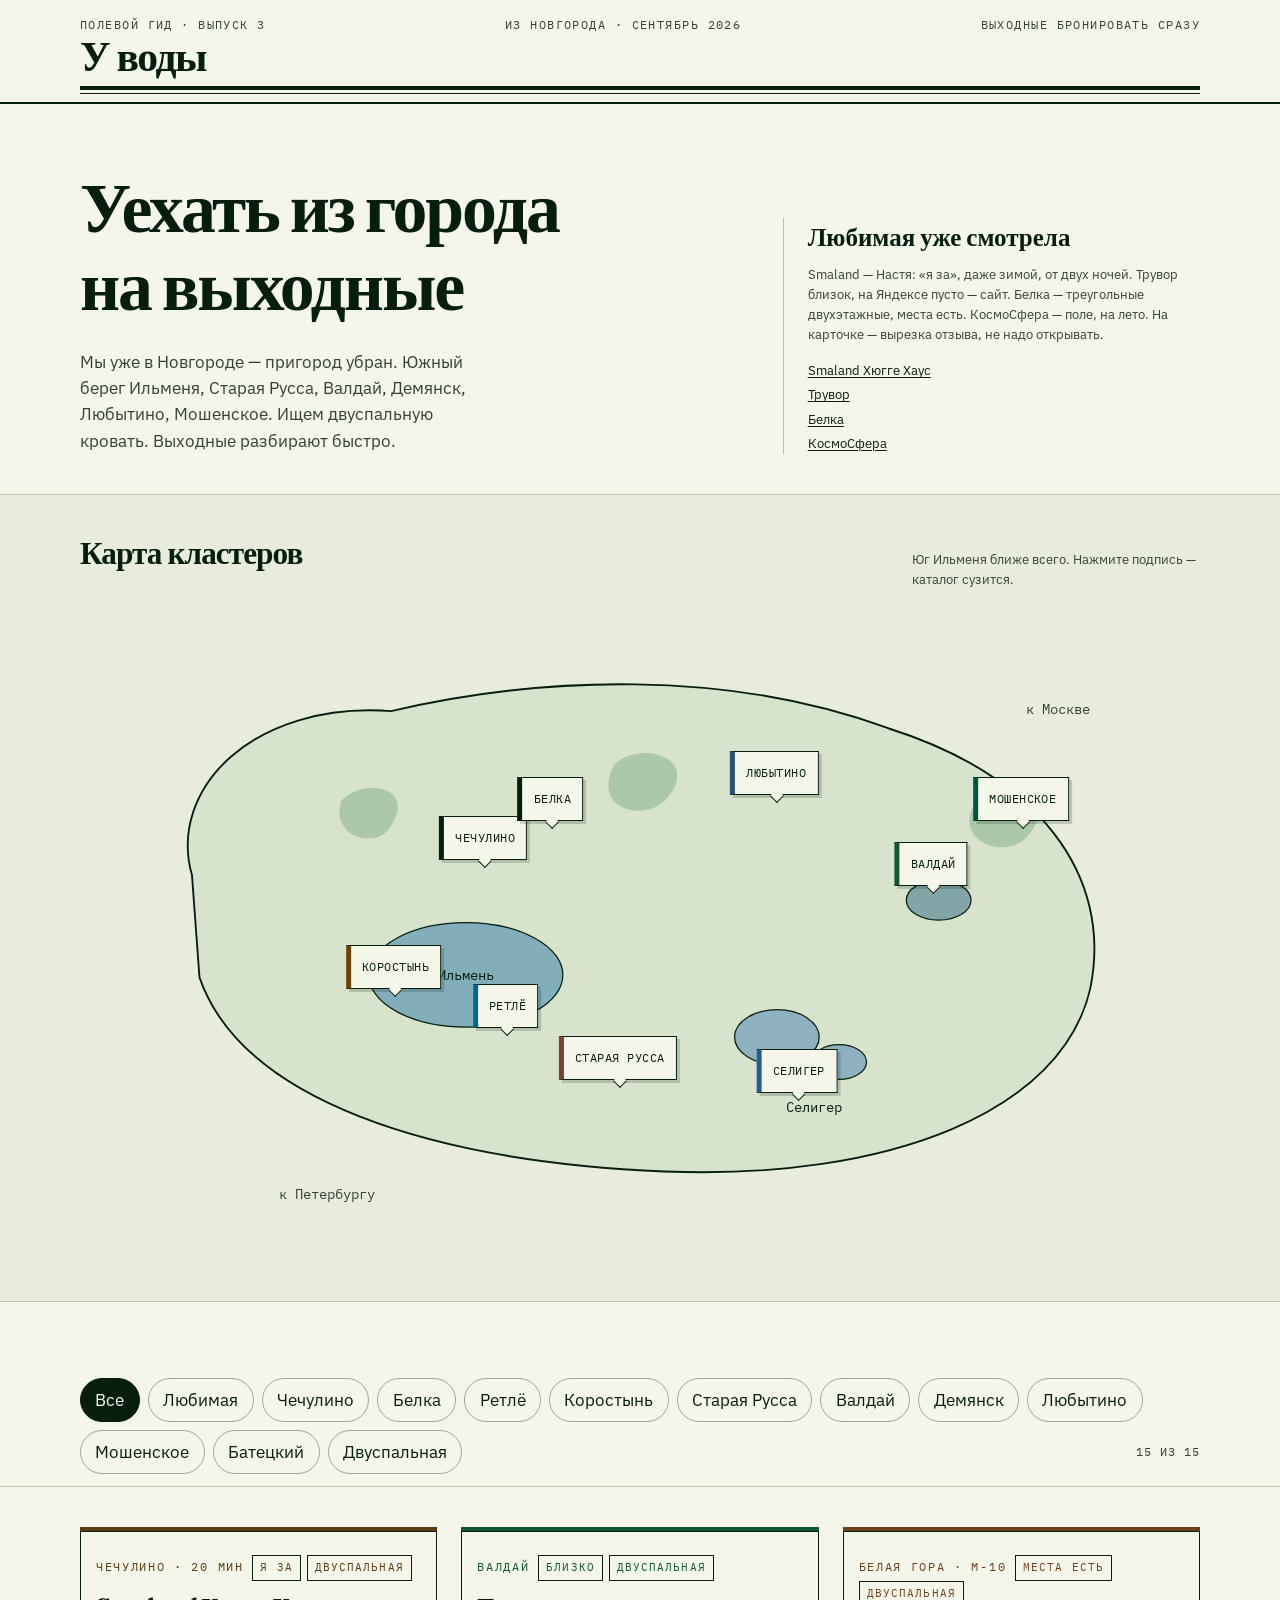
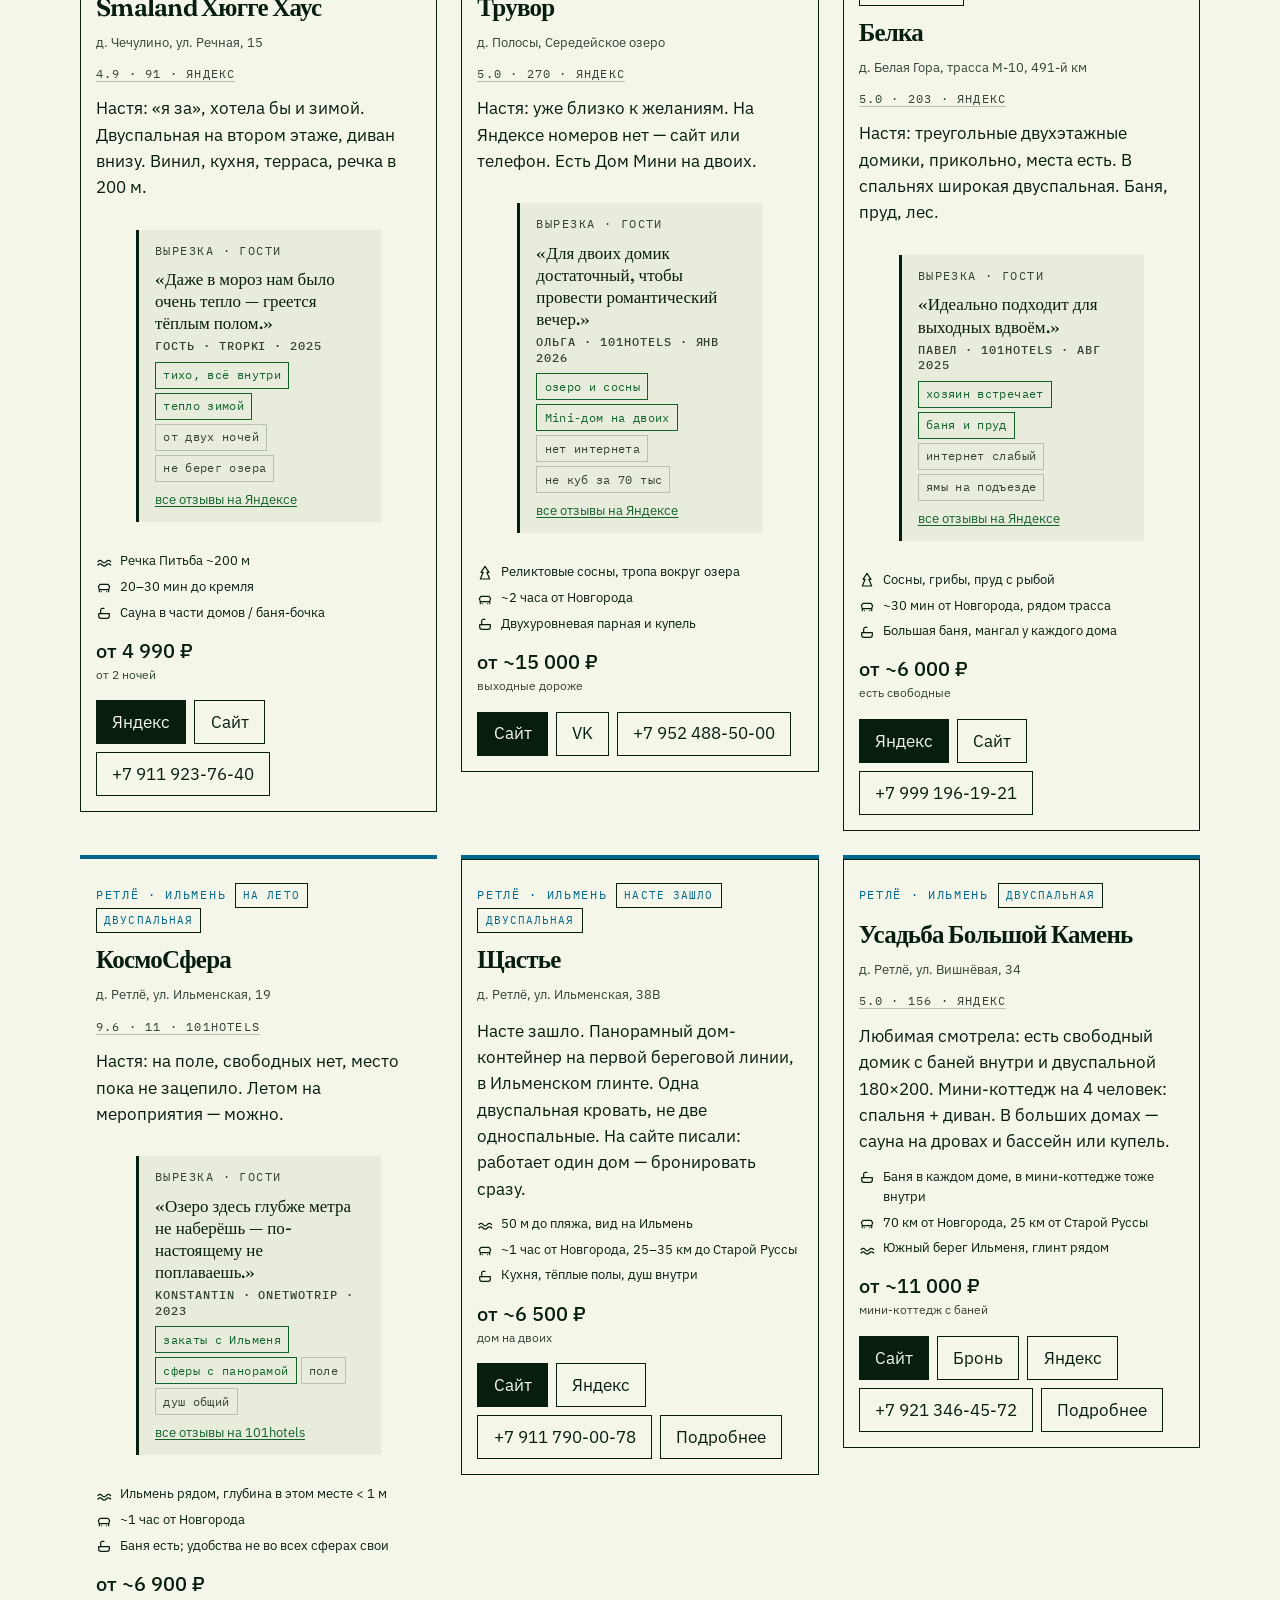
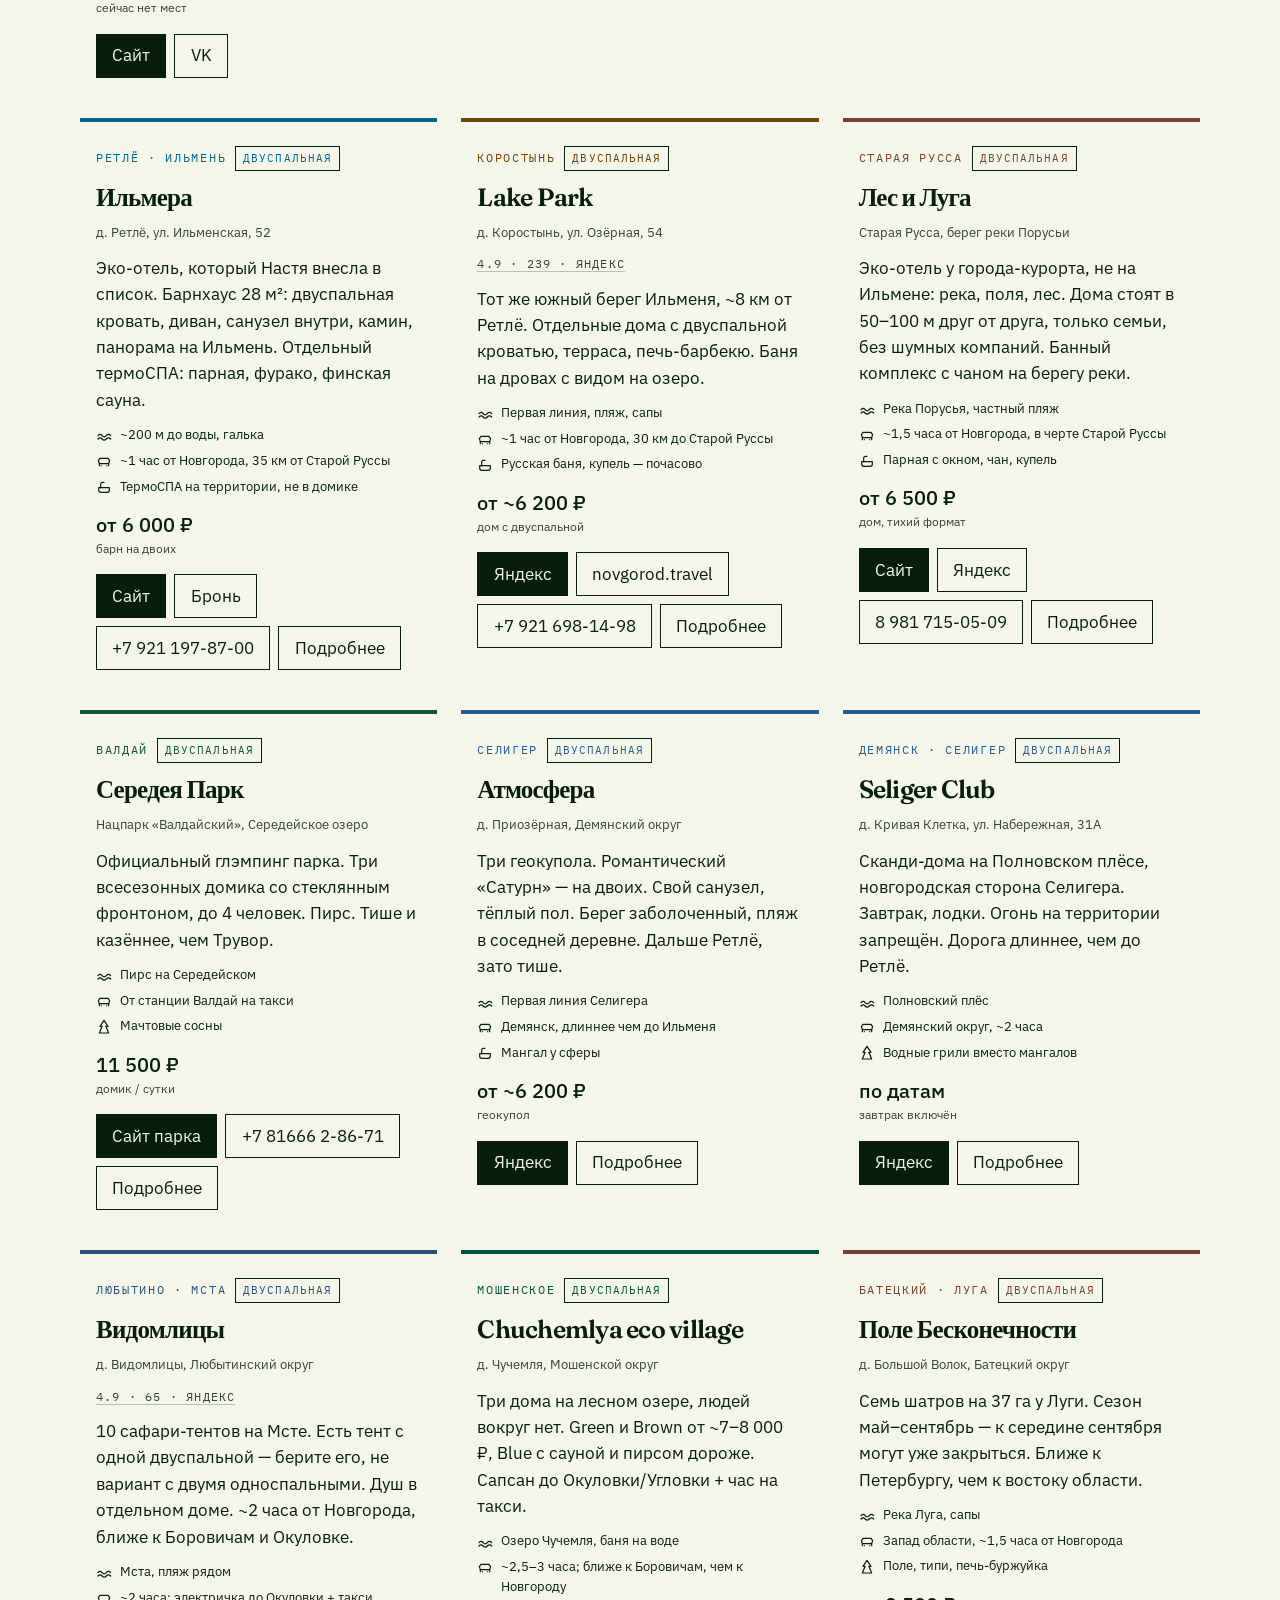
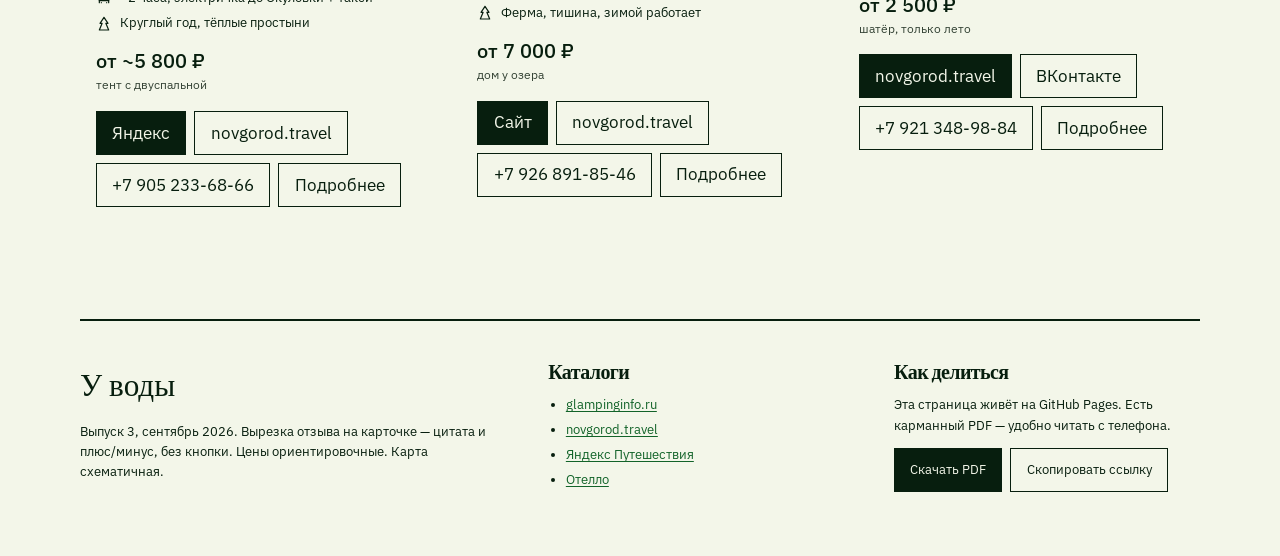
==== commit e3e9315c: "Name Любимая/Настя; show review clips on the card Guest quote and plus/minus tags sit in a clipping " ====
--- a/index.html
+++ b/index.html
@@ -6,15 +6,15 @@
   <title>Уехать из Новгорода на выходные — Ильмень, Старая Русса, Валдай</title>
   <meta name="description" content="Smaland, Трувор, Белка, КосмоСфера — отзывы, двуспальная кровать, выходные из Новгорода.">
   <meta property="og:title" content="Уехать из Новгорода на выходные">
-  <meta property="og:description" content="Её список: Smaland, Трувор, Белка, КосмоСфера. Отзывы внутри карточки.">
+  <meta property="og:description" content="Список Любимой: Smaland, Трувор, Белка, КосмоСфера. Вырезки отзывов на карточке.">
   <meta property="og:type" content="website">
   <link rel="canonical" href="https://voctenzuk.github.io/glemingi-novgorod/">
   <link rel="preconnect" href="https://fonts.googleapis.com">
   <link rel="preconnect" href="https://fonts.gstatic.com" crossorigin>
   <link href="https://fonts.googleapis.com/css2?family=Fraunces:opsz,wght@9..144,500;9..144,620;9..144,700&family=IBM+Plex+Mono:wght@400;500&family=IBM+Plex+Sans:wght@400;500&display=swap" rel="stylesheet" media="print" onload="this.media='all'">
   <noscript><link href="https://fonts.googleapis.com/css2?family=Fraunces:opsz,wght@9..144,500;9..144,620;9..144,700&family=IBM+Plex+Mono:wght@400;500&family=IBM+Plex+Sans:wght@400;500&display=swap" rel="stylesheet"></noscript>
-  <link rel="stylesheet" href="tokens.css?v=3">
-  <link rel="stylesheet" href="styles.css?v=3">
+  <link rel="stylesheet" href="tokens.css?v=4">
+  <link rel="stylesheet" href="styles.css?v=4">
 </head>
 <body>
   <header class="mast">
@@ -36,8 +36,8 @@
         <p class="hero__lede">Мы уже в Новгороде — пригород убран. Южный берег Ильменя, Старая Русса, Валдай, Демянск, Любытино, Мошенское. Ищем двуспальную кровать. Выходные разбирают быстро.</p>
       </div>
       <aside class="hero__aside">
-        <strong>Она уже смотрела</strong>
-        <p>Smaland — «я за», даже зимой, от двух ночей. Трувор близок, на Яндексе пусто — сайт. Белка — треугольные двухэтажные, места есть. КосмоСфера — поле, на лето. В карточке: оценка, одна цитата, плюсы и минусы.</p>
+        <strong>Любимая уже смотрела</strong>
+        <p>Smaland — Настя: «я за», даже зимой, от двух ночей. Трувор близок, на Яндексе пусто — сайт. Белка — треугольные двухэтажные, места есть. КосмоСфера — поле, на лето. На карточке — вырезка отзыва, не надо открывать.</p>
         <div class="hero__picks">
           <a href="#place-smaland">Smaland Хюгге Хаус</a>
           <a href="#place-truvor">Трувор</a>
@@ -98,7 +98,7 @@
     <div class="filters">
       <div class="wrap filters__row" role="toolbar" aria-label="Фильтры">
         <button class="chip" type="button" data-filter="cluster" data-value="all" aria-pressed="true">Все</button>
-        <button class="chip" type="button" data-filter="her" data-value="yes" aria-pressed="false">Её список</button>
+        <button class="chip" type="button" data-filter="her" data-value="yes" aria-pressed="false">Любимая</button>
         <button class="chip" type="button" data-filter="cluster" data-value="chechulino" aria-pressed="false">Чечулино</button>
         <button class="chip" type="button" data-filter="cluster" data-value="belaya-gora" aria-pressed="false">Белка</button>
         <button class="chip" type="button" data-filter="cluster" data-value="retlyo" aria-pressed="false">Ретлё</button>
@@ -120,67 +120,102 @@
         <h3>Smaland Хюгге Хаус</h3>
         <p class="card__place">д. Чечулино, ул. Речная, 15</p>
         <p class="rating"><a href="https://travel.yandex.ru/hotels/novgorod-oblast/smaland-khiugge-khaus/" target="_blank" rel="noopener">4.9 · 91 · Яндекс</a></p>
-        <p>Она: «я за», хотела бы и зимой. Двуспальная на втором этаже, диван внизу. Винил, кухня, терраса, речка в 200 м.</p>
+        <p>Настя: «я за», хотела бы и зимой. Двуспальная на втором этаже, диван внизу. Винил, кухня, терраса, речка в 200 м.</p>
+        <figure class="clip">
+          <figcaption class="clip__label">Вырезка · гости</figcaption>
+          <blockquote class="quote">«Даже в мороз нам было очень тепло — греется тёплым полом.»<footer>гость · tropki · 2025</footer></blockquote>
+          <ul class="clip__tags">
+            <li data-polarity="plus">тихо, всё внутри</li>
+            <li data-polarity="plus">тепло зимой</li>
+            <li data-polarity="minus">от двух ночей</li>
+            <li data-polarity="minus">не берег озера</li>
+          </ul>
+          <a class="clip__more" href="https://travel.yandex.ru/hotels/novgorod-oblast/smaland-khiugge-khaus/" target="_blank" rel="noopener">все отзывы на Яндексе</a>
+        </figure>
         <ul class="card__facts"><li><svg viewBox="0 0 24 24" aria-hidden="true"><path d="M3 13c2.2-2.4 4.2-2.4 6.2 0 2 2.4 4.2 2.4 6.2 0 2-2.4 4.4-2.4 6.6 0"/><path d="M3 18c2.2-2.4 4.2-2.4 6.2 0 2 2.4 4.2 2.4 6.2 0 2-2.4 4.4-2.4 6.6 0"/></svg><span>Речка Питьба ~200 м</span></li><li><svg viewBox="0 0 24 24" aria-hidden="true"><path d="M5 16h14l1.5-4.5L18 8H6L3.5 11.5z"/><path d="M5 16v3M19 16v3M8 19h0M16 19h0"/></svg><span>20–30 мин до кремля</span></li><li><svg viewBox="0 0 24 24" aria-hidden="true"><path d="M4 13h16v3.5A3.5 3.5 0 0 1 16.5 20h-9A3.5 3.5 0 0 1 4 16.5z"/><path d="M7 13V7.5A2.5 2.5 0 0 1 9.5 5H12"/></svg><span>Сауна в части домов / баня-бочка</span></li></ul>
         <div class="card__price">от 4 990 ₽<span>от 2 ночей</span></div>
         <div class="card__actions">
           <a class="btn btn--solid" href="https://travel.yandex.ru/hotels/novgorod-oblast/smaland-khiugge-khaus/" target="_blank" rel="noopener">Яндекс</a><a class="btn" href="https://smaland.rent/" target="_blank" rel="noopener">Сайт</a>
           <a class="btn" href="tel:+79119237640">+7 911 923-76-40</a>
-          <button class="btn" type="button" data-more="smaland" data-label="Отзывы" aria-expanded="false">Отзывы</button>
-        </div>
-        <div class="more" id="more-smaland"><div class="more__inner"><blockquote class="quote">«Даже в мороз нам было очень тепло — греется тёплым полом.»<footer>гость · tropki · 2025</footer></blockquote><div class="voices"><div><h4>Плюсы</h4><ul><li>тихо, всё уже внутри</li><li>двуспальная на 2 этаже</li><li>тепло зимой</li></ul></div><div><h4>Минусы</h4><ul><li>от двух ночей</li><li>деревня, не берег озера</li></ul></div></div><p>Telegram @smaland_rent. Форумов нет — живые отзывы на Яндексе.</p><p>д. Чечулино, ул. Речная, 15</p></div></div>
+        </div>
       </article>
 <article class="card" id="place-truvor" data-id="truvor" data-cluster="valdai" data-season="year" data-pick="yes" data-bed="double" data-her="yes">
         <div class="card__kicker">Валдай <span class="card__badge">близко</span><span class="card__badge">двуспальная</span></div>
         <h3>Трувор</h3>
         <p class="card__place">д. Полосы, Середейское озеро</p>
         <p class="rating"><a href="https://travel.yandex.ru/hotels/novgorod-oblast/truvor/reviews/" target="_blank" rel="noopener">5.0 · 270 · Яндекс</a></p>
-        <p>Она: уже близко к желаниям. На Яндексе номеров нет — сайт или телефон. Есть Дом Мини на двоих.</p>
+        <p>Настя: уже близко к желаниям. На Яндексе номеров нет — сайт или телефон. Есть Дом Мини на двоих.</p>
+        <figure class="clip">
+          <figcaption class="clip__label">Вырезка · гости</figcaption>
+          <blockquote class="quote">«Для двоих домик достаточный, чтобы провести романтический вечер.»<footer>Ольга · 101hotels · янв 2026</footer></blockquote>
+          <ul class="clip__tags">
+            <li data-polarity="plus">озеро и сосны</li>
+            <li data-polarity="plus">Mini-дом на двоих</li>
+            <li data-polarity="minus">нет интернета</li>
+            <li data-polarity="minus">не куб за 70 тыс</li>
+          </ul>
+          <a class="clip__more" href="https://travel.yandex.ru/hotels/novgorod-oblast/truvor/reviews/" target="_blank" rel="noopener">все отзывы на Яндексе</a>
+        </figure>
         <ul class="card__facts"><li><svg viewBox="0 0 24 24" aria-hidden="true"><path d="M12 2 6 11h3.2L5 21h14l-4.2-10H18z"/></svg><span>Реликтовые сосны, тропа вокруг озера</span></li><li><svg viewBox="0 0 24 24" aria-hidden="true"><path d="M5 16h14l1.5-4.5L18 8H6L3.5 11.5z"/><path d="M5 16v3M19 16v3M8 19h0M16 19h0"/></svg><span>~2 часа от Новгорода</span></li><li><svg viewBox="0 0 24 24" aria-hidden="true"><path d="M4 13h16v3.5A3.5 3.5 0 0 1 16.5 20h-9A3.5 3.5 0 0 1 4 16.5z"/><path d="M7 13V7.5A2.5 2.5 0 0 1 9.5 5H12"/></svg><span>Двухуровневая парная и купель</span></li></ul>
         <div class="card__price">от ~15 000 ₽<span>выходные дороже</span></div>
         <div class="card__actions">
-          <a class="btn btn--solid" href="https://truvor.camp/" target="_blank" rel="noopener">Сайт</a><a class="btn" href="https://vk.com/truvorglamping" target="_blank" rel="noopener">VK</a><a class="btn" href="https://travel.yandex.ru/hotels/novgorod-oblast/truvor/reviews/" target="_blank" rel="noopener">Яндекс отзывы</a>
+          <a class="btn btn--solid" href="https://truvor.camp/" target="_blank" rel="noopener">Сайт</a><a class="btn" href="https://vk.com/truvorglamping" target="_blank" rel="noopener">VK</a>
           <a class="btn" href="tel:+79524885000">+7 952 488-50-00</a>
-          <button class="btn" type="button" data-more="truvor" data-label="Отзывы" aria-expanded="false">Отзывы</button>
-        </div>
-        <div class="more" id="more-truvor"><div class="more__inner"><blockquote class="quote">«Для двоих домик достаточный, чтобы провести романтический вечер.»<footer>Ольга · 101hotels · янв 2026</footer></blockquote><div class="voices"><div><h4>Плюсы</h4><ul><li>озеро и сосны</li><li>Mini-дом на двоих</li><li>VK: создан для пар</li></ul></div><div><h4>Минусы</h4><ul><li>нет интернета</li><li>комары, слышимость</li><li>смотри дом — не куб за 70 тыс</li></ul></div></div><p>Бронь только truvor.camp, не Яндекс. Жёсткий отзыв про пластик — большой дом на праздники.</p><p>д. Полосы, Середейское озеро</p></div></div>
+        </div>
       </article>
 <article class="card" id="place-belka" data-id="belka" data-cluster="belaya-gora" data-season="year" data-pick="yes" data-bed="double" data-her="yes">
         <div class="card__kicker">Белая Гора · М-10 <span class="card__badge">места есть</span><span class="card__badge">двуспальная</span></div>
         <h3>Белка</h3>
         <p class="card__place">д. Белая Гора, трасса М-10, 491-й км</p>
         <p class="rating"><a href="https://travel.yandex.ru/hotels/novgorod-oblast/belka/" target="_blank" rel="noopener">5.0 · 203 · Яндекс</a></p>
-        <p>Она: треугольные двухэтажные домики, прикольно, места есть. В спальнях широкая двуспальная. Баня, пруд, лес.</p>
+        <p>Настя: треугольные двухэтажные домики, прикольно, места есть. В спальнях широкая двуспальная. Баня, пруд, лес.</p>
+        <figure class="clip">
+          <figcaption class="clip__label">Вырезка · гости</figcaption>
+          <blockquote class="quote">«Идеально подходит для выходных вдвоём.»<footer>Павел · 101hotels · авг 2025</footer></blockquote>
+          <ul class="clip__tags">
+            <li data-polarity="plus">хозяин встречает</li>
+            <li data-polarity="plus">баня и пруд</li>
+            <li data-polarity="minus">интернет слабый</li>
+            <li data-polarity="minus">ямы на подъезде</li>
+          </ul>
+          <a class="clip__more" href="https://travel.yandex.ru/hotels/novgorod-oblast/belka/" target="_blank" rel="noopener">все отзывы на Яндексе</a>
+        </figure>
         <ul class="card__facts"><li><svg viewBox="0 0 24 24" aria-hidden="true"><path d="M12 2 6 11h3.2L5 21h14l-4.2-10H18z"/></svg><span>Сосны, грибы, пруд с рыбой</span></li><li><svg viewBox="0 0 24 24" aria-hidden="true"><path d="M5 16h14l1.5-4.5L18 8H6L3.5 11.5z"/><path d="M5 16v3M19 16v3M8 19h0M16 19h0"/></svg><span>~30 мин от Новгорода, рядом трасса</span></li><li><svg viewBox="0 0 24 24" aria-hidden="true"><path d="M4 13h16v3.5A3.5 3.5 0 0 1 16.5 20h-9A3.5 3.5 0 0 1 4 16.5z"/><path d="M7 13V7.5A2.5 2.5 0 0 1 9.5 5H12"/></svg><span>Большая баня, мангал у каждого дома</span></li></ul>
         <div class="card__price">от ~6 000 ₽<span>есть свободные</span></div>
         <div class="card__actions">
           <a class="btn btn--solid" href="https://travel.yandex.ru/hotels/novgorod-oblast/belka/" target="_blank" rel="noopener">Яндекс</a><a class="btn" href="https://bazabelka.ru/" target="_blank" rel="noopener">Сайт</a>
           <a class="btn" href="tel:+79991961921">+7 999 196-19-21</a>
-          <button class="btn" type="button" data-more="belka" data-label="Отзывы" aria-expanded="false">Отзывы</button>
-        </div>
-        <div class="more" id="more-belka"><div class="more__inner"><blockquote class="quote">«Идеально подходит для выходных вдвоём.»<footer>Павел · 101hotels · авг 2025</footer></blockquote><div class="voices"><div><h4>Плюсы</h4><ul><li>хозяин встречает сам</li><li>баня и пруд</li><li>широкая двуспальная</li></ul></div><div><h4>Минусы</h4><ul><li>интернет слабый</li><li>подъезд разбит лесовозами</li></ul></div></div><p>Ещё тел. +7 911 970-78-00. VK живой группы нет.</p><p>д. Белая Гора, трасса М-10, 491-й км</p></div></div>
+        </div>
       </article>
 <article class="card" id="place-kosmosfera" data-id="kosmosfera" data-cluster="retlyo" data-season="year" data-pick="no" data-bed="double" data-her="yes">
         <div class="card__kicker">Ретлё · Ильмень <span class="card__badge">на лето</span><span class="card__badge">двуспальная</span></div>
         <h3>КосмоСфера</h3>
         <p class="card__place">д. Ретлё, ул. Ильменская, 19</p>
         <p class="rating"><a href="https://101hotels.com/opinions/hotel/retlyo/zagorodniy_otel_glemping_park_kosmosfera.html" target="_blank" rel="noopener">9.6 · 11 · 101hotels</a></p>
-        <p>Она: на поле, свободных нет, место пока не зацепило. Летом на мероприятия — можно.</p>
+        <p>Настя: на поле, свободных нет, место пока не зацепило. Летом на мероприятия — можно.</p>
+        <figure class="clip">
+          <figcaption class="clip__label">Вырезка · гости</figcaption>
+          <blockquote class="quote">«Озеро здесь глубже метра не наберёшь — по-настоящему не поплаваешь.»<footer>Konstantin · OneTwoTrip · 2023</footer></blockquote>
+          <ul class="clip__tags">
+            <li data-polarity="plus">закаты с Ильменя</li>
+            <li data-polarity="plus">сферы с панорамой</li>
+            <li data-polarity="minus">поле</li>
+            <li data-polarity="minus">душ общий</li>
+          </ul>
+          <a class="clip__more" href="https://101hotels.com/opinions/hotel/retlyo/zagorodniy_otel_glemping_park_kosmosfera.html" target="_blank" rel="noopener">все отзывы на 101hotels</a>
+        </figure>
         <ul class="card__facts"><li><svg viewBox="0 0 24 24" aria-hidden="true"><path d="M3 13c2.2-2.4 4.2-2.4 6.2 0 2 2.4 4.2 2.4 6.2 0 2-2.4 4.4-2.4 6.6 0"/><path d="M3 18c2.2-2.4 4.2-2.4 6.2 0 2 2.4 4.2 2.4 6.2 0 2-2.4 4.4-2.4 6.6 0"/></svg><span>Ильмень рядом, глубина в этом месте < 1 м</span></li><li><svg viewBox="0 0 24 24" aria-hidden="true"><path d="M5 16h14l1.5-4.5L18 8H6L3.5 11.5z"/><path d="M5 16v3M19 16v3M8 19h0M16 19h0"/></svg><span>~1 час от Новгорода</span></li><li><svg viewBox="0 0 24 24" aria-hidden="true"><path d="M4 13h16v3.5A3.5 3.5 0 0 1 16.5 20h-9A3.5 3.5 0 0 1 4 16.5z"/><path d="M7 13V7.5A2.5 2.5 0 0 1 9.5 5H12"/></svg><span>Баня есть; удобства не во всех сферах свои</span></li></ul>
         <div class="card__price">от ~6 900 ₽<span>сейчас нет мест</span></div>
         <div class="card__actions">
           <a class="btn btn--solid" href="https://parkglampov.ru/" target="_blank" rel="noopener">Сайт</a><a class="btn" href="https://vk.com/parkglampov" target="_blank" rel="noopener">VK</a>
-          
-          <button class="btn" type="button" data-more="kosmosfera" data-label="Отзывы" aria-expanded="false">Отзывы</button>
-        </div>
-        <div class="more" id="more-kosmosfera"><div class="more__inner"><blockquote class="quote">«Озеро здесь глубже метра не наберёшь — по-настоящему не поплаваешь.»<footer>Konstantin · OneTwoTrip · 2023</footer></blockquote><div class="voices"><div><h4>Плюсы</h4><ul><li>закаты с Ильменя</li><li>сферы с панорамой</li><li>персонал</li></ul></div><div><h4>Минусы</h4><ul><li>поле</li><li>в части куполов душ общий</li><li>слепни</li></ul></div></div><p>На лето, не на эти выходные.</p><p>д. Ретлё, ул. Ильменская, 19</p></div></div>
+        </div>
       </article>
 <article class="card" id="place-shaste" data-id="shaste" data-cluster="retlyo" data-season="year" data-pick="yes" data-bed="double" data-her="no">
-        <div class="card__kicker">Ретлё · Ильмень <span class="card__badge">ей зашло</span><span class="card__badge">двуспальная</span></div>
+        <div class="card__kicker">Ретлё · Ильмень <span class="card__badge">Насте зашло</span><span class="card__badge">двуспальная</span></div>
         <h3>Щастье</h3>
         <p class="card__place">д. Ретлё, ул. Ильменская, 38В</p>
         
-        <p>Ей зашло. Панорамный дом-контейнер на первой береговой линии, в Ильменском глинте. Одна двуспальная кровать, не две односпальные. На сайте писали: работает один дом — бронировать сразу.</p>
+        <p>Насте зашло. Панорамный дом-контейнер на первой береговой линии, в Ильменском глинте. Одна двуспальная кровать, не две односпальные. На сайте писали: работает один дом — бронировать сразу.</p>
         <ul class="card__facts"><li><svg viewBox="0 0 24 24" aria-hidden="true"><path d="M3 13c2.2-2.4 4.2-2.4 6.2 0 2 2.4 4.2 2.4 6.2 0 2-2.4 4.4-2.4 6.6 0"/><path d="M3 18c2.2-2.4 4.2-2.4 6.2 0 2 2.4 4.2 2.4 6.2 0 2-2.4 4.4-2.4 6.6 0"/></svg><span>50 м до пляжа, вид на Ильмень</span></li><li><svg viewBox="0 0 24 24" aria-hidden="true"><path d="M5 16h14l1.5-4.5L18 8H6L3.5 11.5z"/><path d="M5 16v3M19 16v3M8 19h0M16 19h0"/></svg><span>~1 час от Новгорода, 25–35 км до Старой Руссы</span></li><li><svg viewBox="0 0 24 24" aria-hidden="true"><path d="M4 13h16v3.5A3.5 3.5 0 0 1 16.5 20h-9A3.5 3.5 0 0 1 4 16.5z"/><path d="M7 13V7.5A2.5 2.5 0 0 1 9.5 5H12"/></svg><span>Кухня, тёплые полы, душ внутри</span></li></ul>
         <div class="card__price">от ~6 500 ₽<span>дом на двоих</span></div>
         <div class="card__actions">
@@ -195,7 +230,7 @@
         <h3>Усадьба Большой Камень</h3>
         <p class="card__place">д. Ретлё, ул. Вишнёвая, 34</p>
         <p class="rating"><a href="https://travel.yandex.ru/hotels/novgorod-oblast/usadba-bolshoi-kamen/" target="_blank" rel="noopener">5.0 · 156 · Яндекс</a></p>
-        <p>Она смотрела: есть свободный домик с баней внутри и двуспальной 180×200. Мини-коттедж на 4 человек: спальня + диван. В больших домах — сауна на дровах и бассейн или купель.</p>
+        <p>Любимая смотрела: есть свободный домик с баней внутри и двуспальной 180×200. Мини-коттедж на 4 человек: спальня + диван. В больших домах — сауна на дровах и бассейн или купель.</p>
         <ul class="card__facts"><li><svg viewBox="0 0 24 24" aria-hidden="true"><path d="M4 13h16v3.5A3.5 3.5 0 0 1 16.5 20h-9A3.5 3.5 0 0 1 4 16.5z"/><path d="M7 13V7.5A2.5 2.5 0 0 1 9.5 5H12"/></svg><span>Баня в каждом доме, в мини-коттедже тоже внутри</span></li><li><svg viewBox="0 0 24 24" aria-hidden="true"><path d="M5 16h14l1.5-4.5L18 8H6L3.5 11.5z"/><path d="M5 16v3M19 16v3M8 19h0M16 19h0"/></svg><span>70 км от Новгорода, 25 км от Старой Руссы</span></li><li><svg viewBox="0 0 24 24" aria-hidden="true"><path d="M3 13c2.2-2.4 4.2-2.4 6.2 0 2 2.4 4.2 2.4 6.2 0 2-2.4 4.4-2.4 6.6 0"/><path d="M3 18c2.2-2.4 4.2-2.4 6.2 0 2 2.4 4.2 2.4 6.2 0 2-2.4 4.4-2.4 6.6 0"/></svg><span>Южный берег Ильменя, глинт рядом</span></li></ul>
         <div class="card__price">от ~11 000 ₽<span>мини-коттедж с баней</span></div>
         <div class="card__actions">
@@ -210,7 +245,7 @@
         <h3>Ильмера</h3>
         <p class="card__place">д. Ретлё, ул. Ильменская, 52</p>
         
-        <p>Эко-отель, который она внесла в список. Барнхаус 28 м²: двуспальная кровать, диван, санузел внутри, камин, панорама на Ильмень. Отдельный термоСПА: парная, фурако, финская сауна.</p>
+        <p>Эко-отель, который Настя внесла в список. Барнхаус 28 м²: двуспальная кровать, диван, санузел внутри, камин, панорама на Ильмень. Отдельный термоСПА: парная, фурако, финская сауна.</p>
         <ul class="card__facts"><li><svg viewBox="0 0 24 24" aria-hidden="true"><path d="M3 13c2.2-2.4 4.2-2.4 6.2 0 2 2.4 4.2 2.4 6.2 0 2-2.4 4.4-2.4 6.6 0"/><path d="M3 18c2.2-2.4 4.2-2.4 6.2 0 2 2.4 4.2 2.4 6.2 0 2-2.4 4.4-2.4 6.6 0"/></svg><span>~200 м до воды, галька</span></li><li><svg viewBox="0 0 24 24" aria-hidden="true"><path d="M5 16h14l1.5-4.5L18 8H6L3.5 11.5z"/><path d="M5 16v3M19 16v3M8 19h0M16 19h0"/></svg><span>~1 час от Новгорода, 35 км от Старой Руссы</span></li><li><svg viewBox="0 0 24 24" aria-hidden="true"><path d="M4 13h16v3.5A3.5 3.5 0 0 1 16.5 20h-9A3.5 3.5 0 0 1 4 16.5z"/><path d="M7 13V7.5A2.5 2.5 0 0 1 9.5 5H12"/></svg><span>ТермоСПА на территории, не в домике</span></li></ul>
         <div class="card__price">от 6 000 ₽<span>барн на двоих</span></div>
         <div class="card__actions">
@@ -347,7 +382,7 @@
   <footer class="wrap colophon">
     <div>
       <div class="colophon__mark">У воды</div>
-      <p>Выпуск 3, сентябрь 2026. Отзывы — оценка на карточке, цитата и плюсы/минусы внутри. Цены ориентировочные. Карта схематичная.</p>
+      <p>Выпуск 3, сентябрь 2026. Вырезка отзыва на карточке — цитата и плюс/минус, без кнопки. Цены ориентировочные. Карта схематичная.</p>
     </div>
     <div>
       <h2>Каталоги</h2>
--- a/styles.css
+++ b/styles.css
@@ -298,6 +298,49 @@
   border-bottom: 1px solid var(--color-rule);
 }
 .rating a:hover { color: var(--color-accent); border-color: var(--color-accent); }
+.clip {
+  background: var(--color-paper-2);
+  border-left: 3px solid var(--color-ink);
+  padding: var(--space-sm) var(--space-md);
+  display: grid;
+  gap: var(--space-xs);
+  min-width: 0;
+}
+.clip__label {
+  font-family: var(--font-outlier);
+  font-size: var(--text-xs);
+  letter-spacing: 0.12em;
+  text-transform: uppercase;
+  font-style: normal;
+  color: var(--color-muted);
+}
+.clip .quote { font-size: var(--text-base); }
+.clip__tags {
+  list-style: none;
+  margin: 0;
+  padding: 0;
+  display: flex;
+  flex-wrap: wrap;
+  gap: var(--space-2xs);
+}
+.clip__tags li {
+  font-size: var(--text-xs);
+  font-family: var(--font-outlier);
+  letter-spacing: 0.03em;
+  padding: 0.2rem 0.45rem;
+  border: 1px solid var(--color-rule);
+  color: var(--color-ink);
+}
+.clip__tags li[data-polarity="plus"] {
+  border-color: var(--color-accent);
+  color: var(--color-accent);
+}
+.clip__tags li[data-polarity="minus"] {
+  color: var(--color-muted);
+}
+.clip__more {
+  font-size: var(--text-sm);
+}
 .quote {
   margin: 0;
   font-family: var(--font-display);
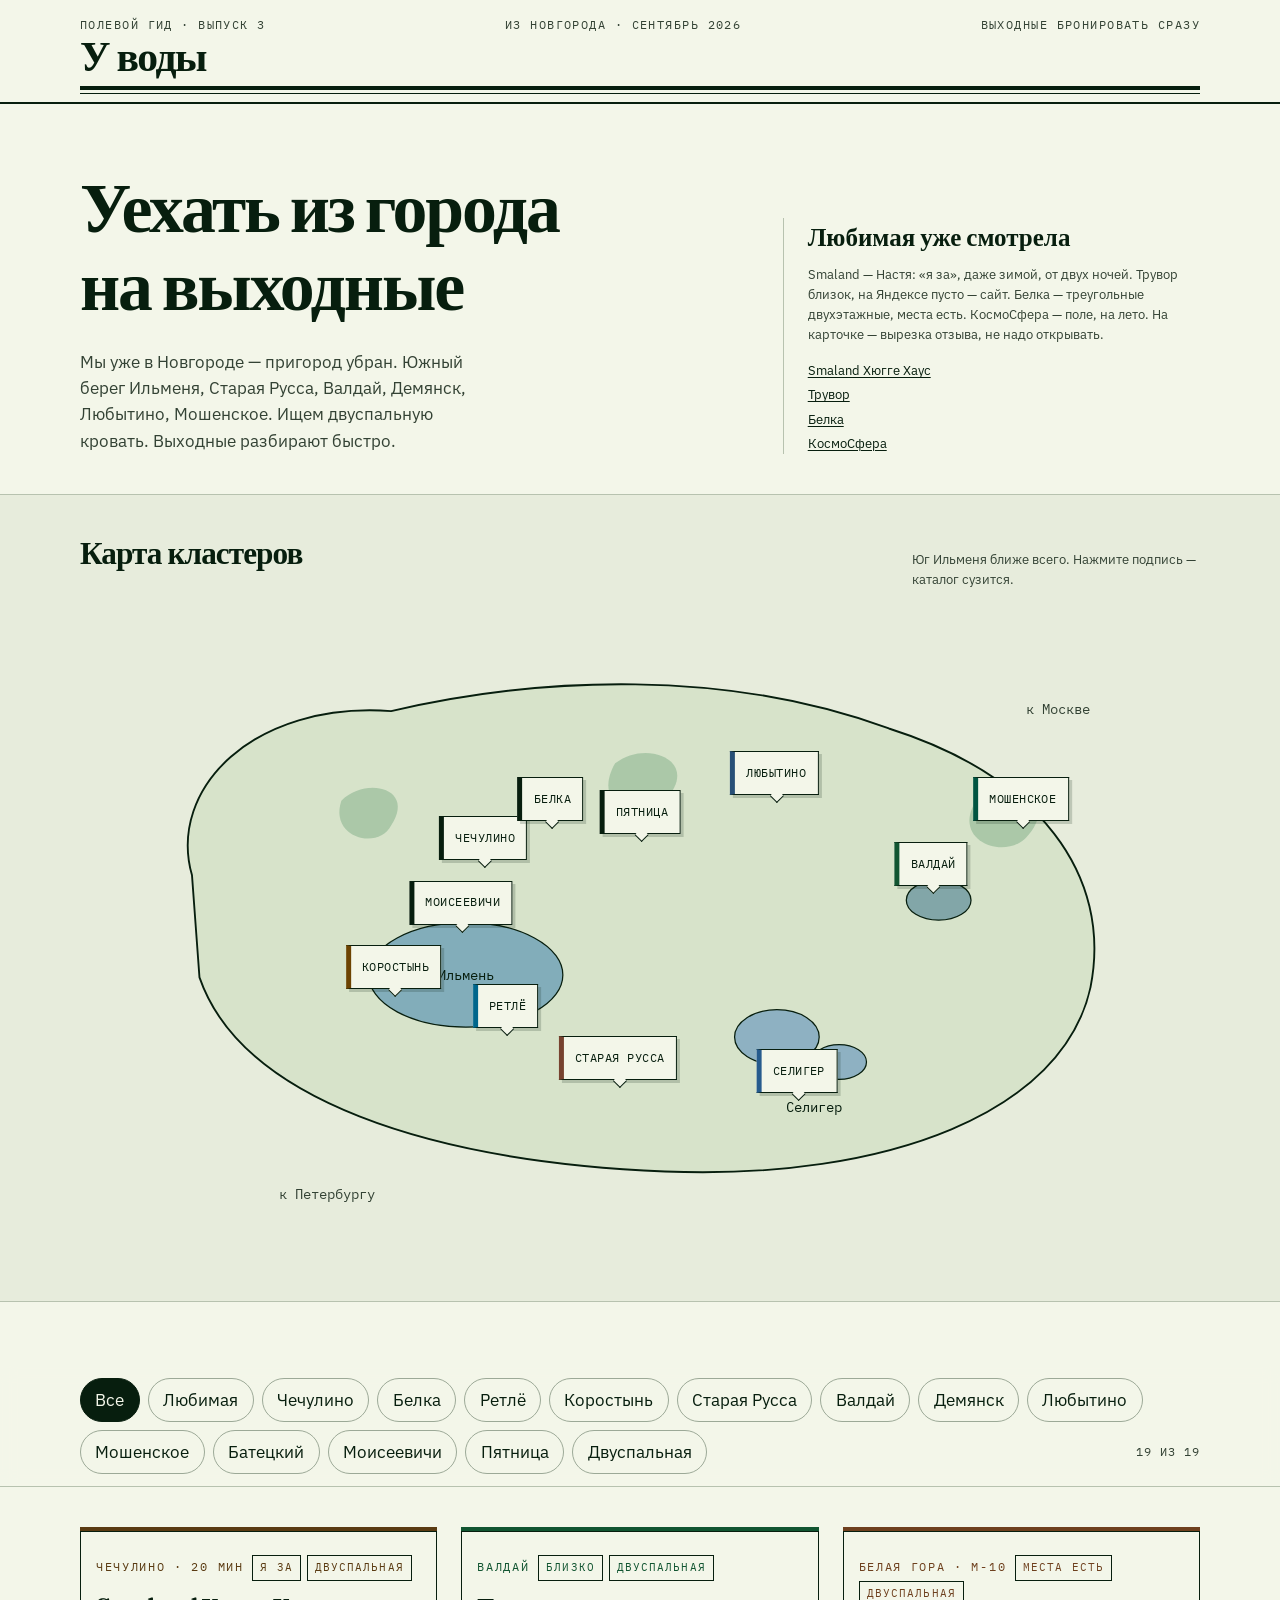
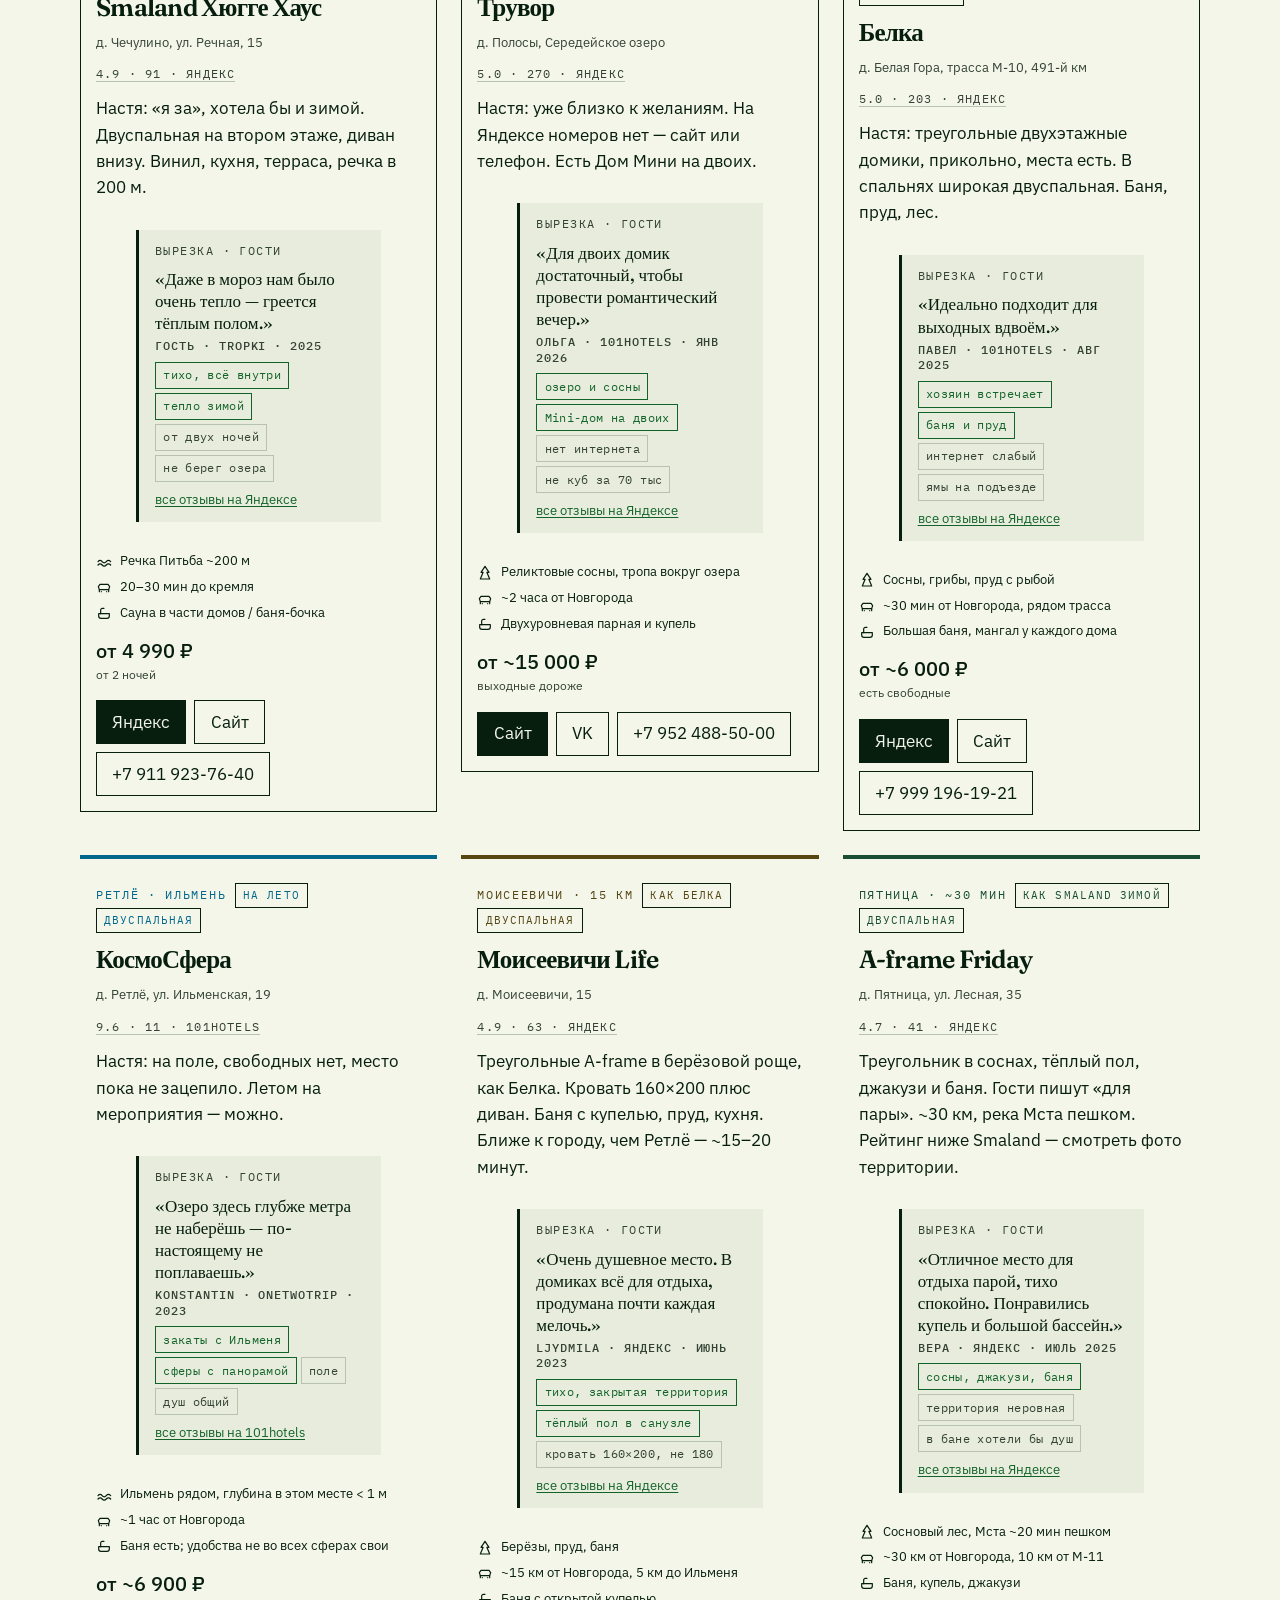
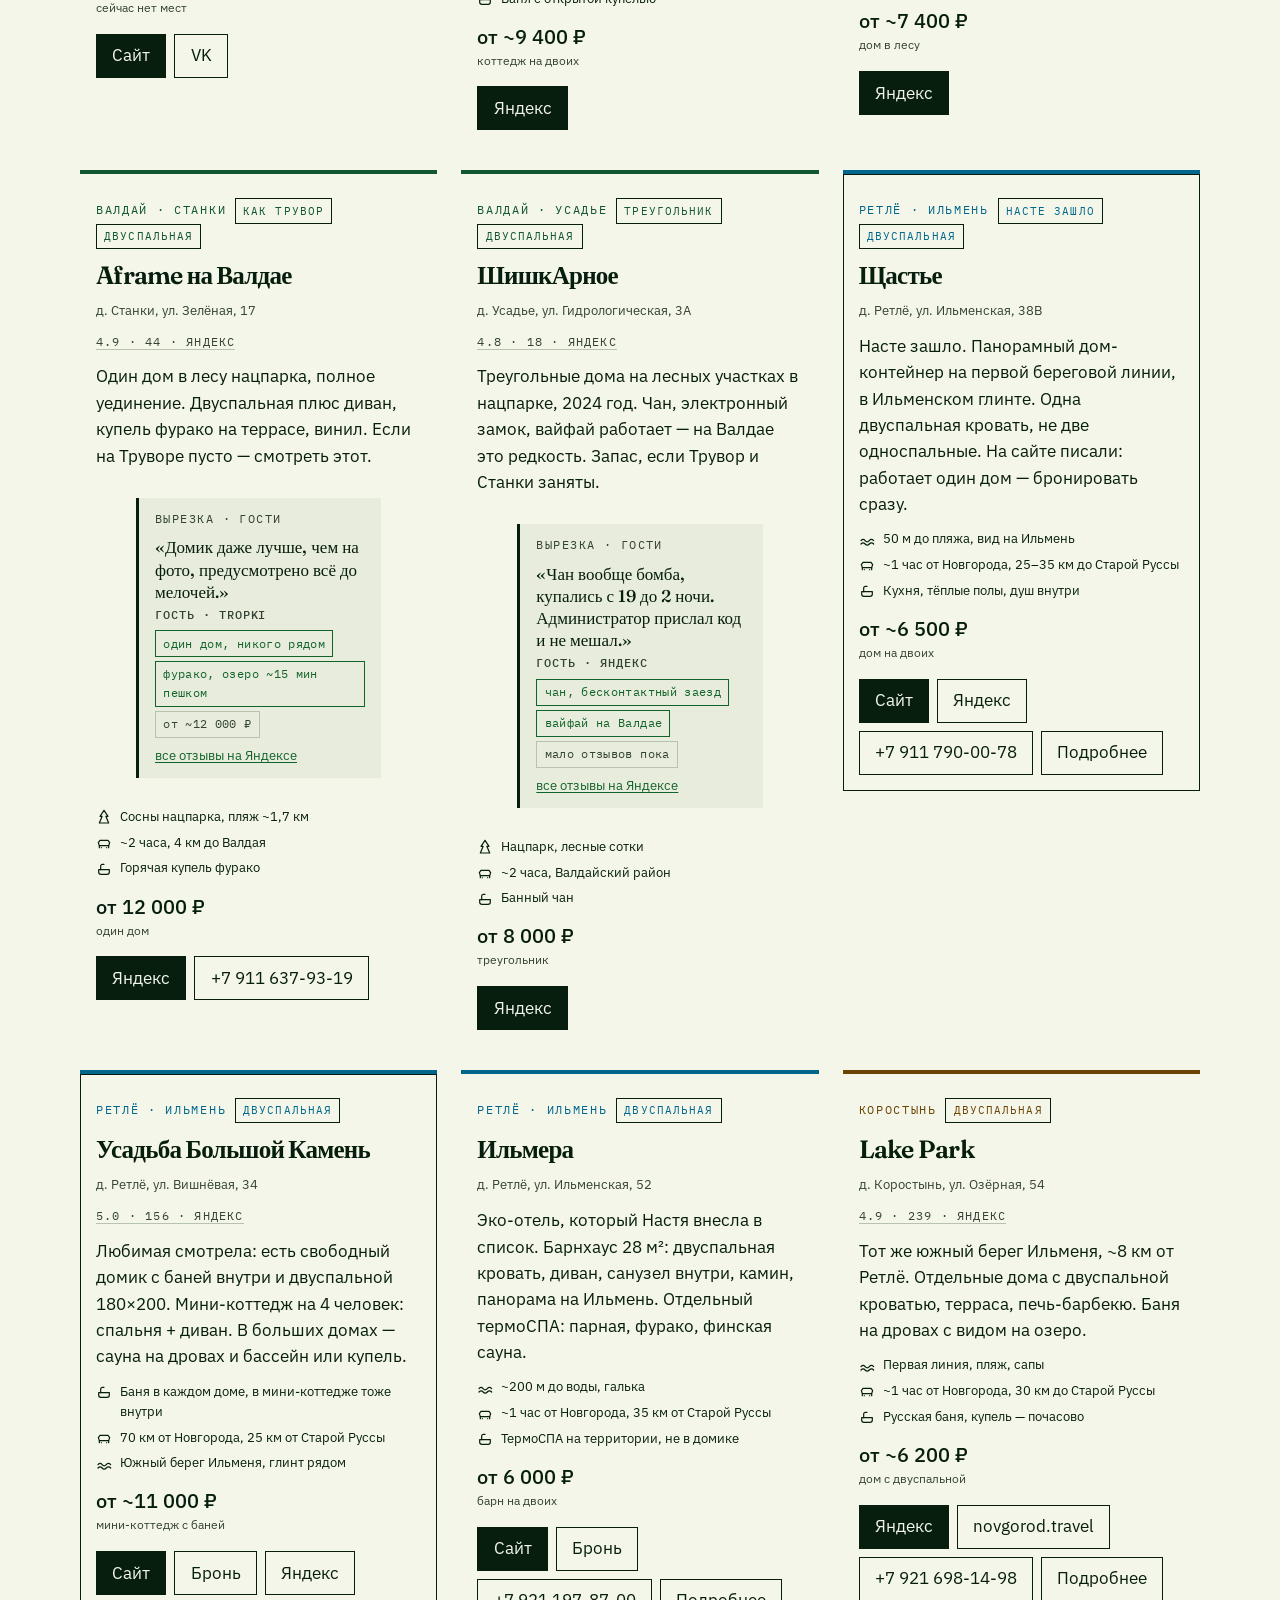
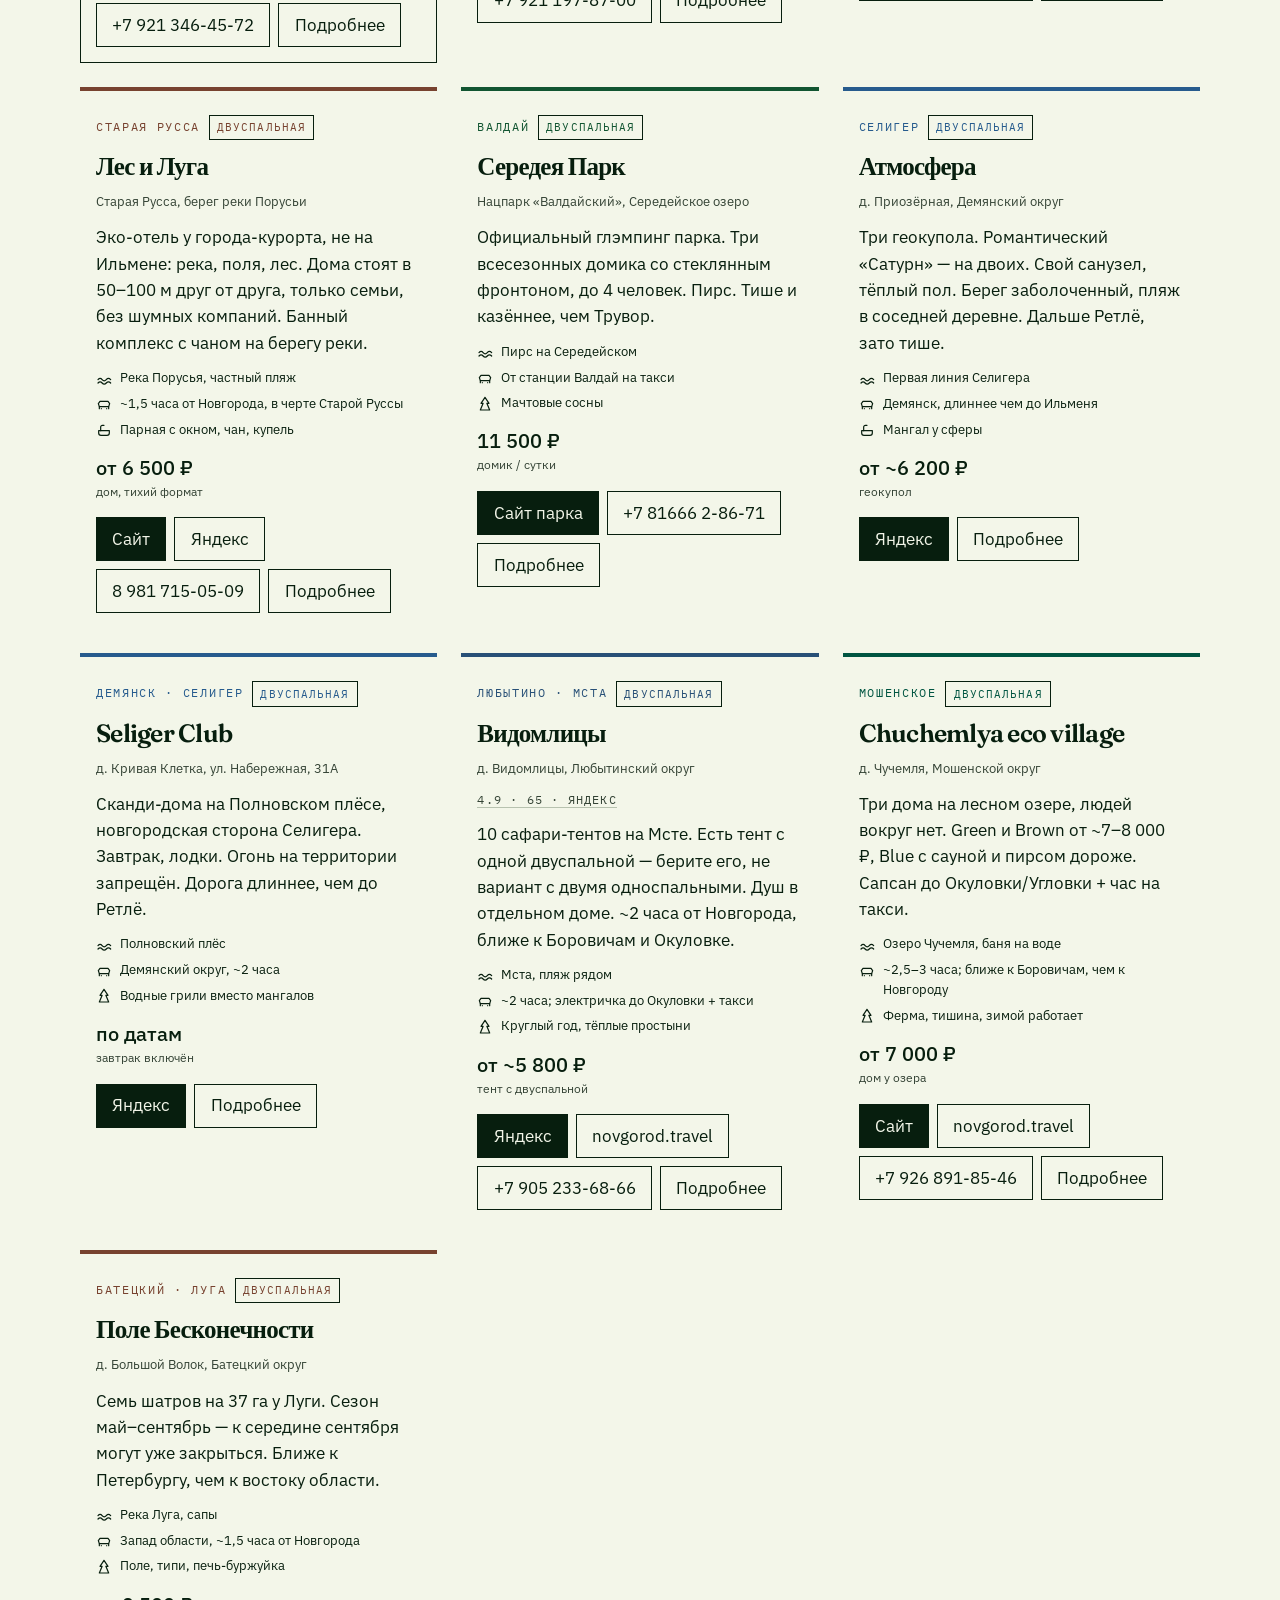
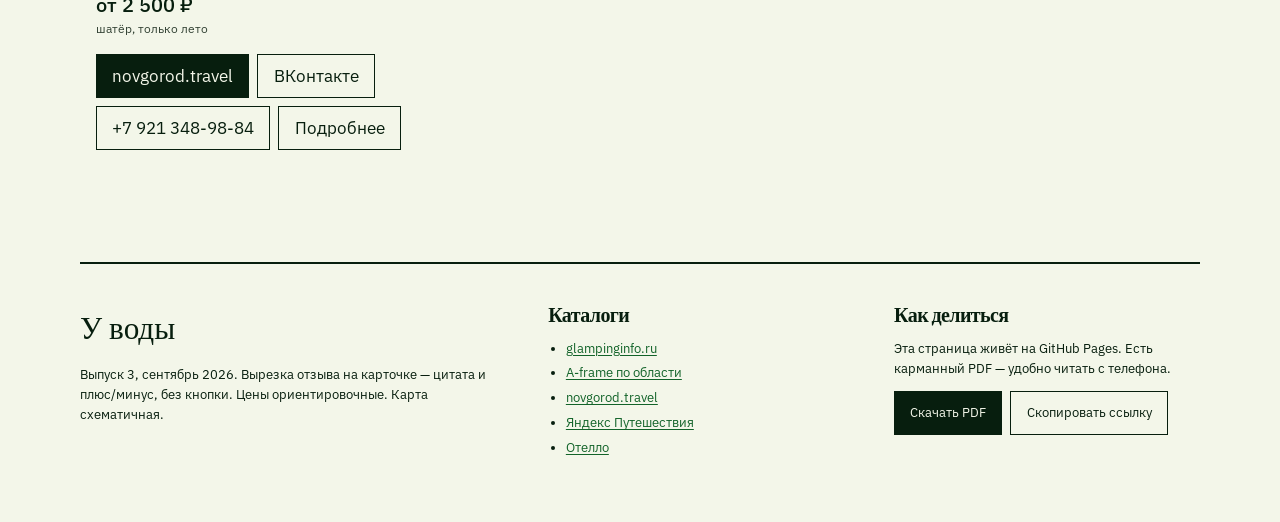
==== commit ff10f375: "Add four A-frame places in the same taste as Belka and Truvor Moiseevichi Life, A-frame Friday, Stan" ====
--- a/index.html
+++ b/index.html
@@ -13,8 +13,8 @@
   <link rel="preconnect" href="https://fonts.gstatic.com" crossorigin>
   <link href="https://fonts.googleapis.com/css2?family=Fraunces:opsz,wght@9..144,500;9..144,620;9..144,700&family=IBM+Plex+Mono:wght@400;500&family=IBM+Plex+Sans:wght@400;500&display=swap" rel="stylesheet" media="print" onload="this.media='all'">
   <noscript><link href="https://fonts.googleapis.com/css2?family=Fraunces:opsz,wght@9..144,500;9..144,620;9..144,700&family=IBM+Plex+Mono:wght@400;500&family=IBM+Plex+Sans:wght@400;500&display=swap" rel="stylesheet"></noscript>
-  <link rel="stylesheet" href="tokens.css?v=4">
-  <link rel="stylesheet" href="styles.css?v=4">
+  <link rel="stylesheet" href="tokens.css?v=5">
+  <link rel="stylesheet" href="styles.css?v=5">
 </head>
 <body>
   <header class="mast">
@@ -79,6 +79,8 @@
           <button class="pin" data-cluster="valdai" style="left:76%;top:42%" type="button" aria-pressed="false">Валдай</button>
           <button class="pin" data-cluster="lyubytino" style="left:62%;top:28%" type="button" aria-pressed="false">Любытино</button>
           <button class="pin" data-cluster="moshenskoe" style="left:84%;top:32%" type="button" aria-pressed="false">Мошенское</button>
+          <button class="pin" data-cluster="moiseevichi" style="left:34%;top:48%" type="button" aria-pressed="false">Моисеевичи</button>
+          <button class="pin" data-cluster="pyatnitsa" style="left:50%;top:34%" type="button" aria-pressed="false">Пятница</button>
         </div>
         <div class="atlas__mobile-pins" aria-label="Кластеры">
           <button class="chip" type="button" data-filter="cluster" data-value="chechulino">Чечулино</button>
@@ -91,6 +93,8 @@
           <button class="chip" type="button" data-filter="cluster" data-value="lyubytino">Любытино</button>
           <button class="chip" type="button" data-filter="cluster" data-value="moshenskoe">Мошенское</button>
           <button class="chip" type="button" data-filter="cluster" data-value="batetsky">Батецкий</button>
+          <button class="chip" type="button" data-filter="cluster" data-value="moiseevichi">Моисеевичи</button>
+          <button class="chip" type="button" data-filter="cluster" data-value="pyatnitsa">Пятница</button>
         </div>
       </div>
     </section>
@@ -109,8 +113,10 @@
         <button class="chip" type="button" data-filter="cluster" data-value="lyubytino" aria-pressed="false">Любытино</button>
         <button class="chip" type="button" data-filter="cluster" data-value="moshenskoe" aria-pressed="false">Мошенское</button>
         <button class="chip" type="button" data-filter="cluster" data-value="batetsky" aria-pressed="false">Батецкий</button>
+        <button class="chip" type="button" data-filter="cluster" data-value="moiseevichi" aria-pressed="false">Моисеевичи</button>
+        <button class="chip" type="button" data-filter="cluster" data-value="pyatnitsa" aria-pressed="false">Пятница</button>
         <button class="chip" type="button" data-filter="bed" data-value="double" aria-pressed="false">Двуспальная</button>
-        <span class="count" id="count">15 из 15</span>
+        <span class="count" id="count">19 из 19</span>
       </div>
     </div>
 
@@ -208,6 +214,95 @@
         <div class="card__price">от ~6 900 ₽<span>сейчас нет мест</span></div>
         <div class="card__actions">
           <a class="btn btn--solid" href="https://parkglampov.ru/" target="_blank" rel="noopener">Сайт</a><a class="btn" href="https://vk.com/parkglampov" target="_blank" rel="noopener">VK</a>
+        </div>
+      </article>
+<article class="card" id="place-moiseevichi" data-id="moiseevichi" data-cluster="moiseevichi" data-season="year" data-pick="no" data-bed="double" data-her="no">
+        <div class="card__kicker">Моисеевичи · 15 км <span class="card__badge">как Белка</span><span class="card__badge">двуспальная</span></div>
+        <h3>Моисеевичи Life</h3>
+        <p class="card__place">д. Моисеевичи, 15</p>
+        <p class="rating"><a href="https://travel.yandex.ru/hotels/novgorod-oblast/moiseevichi-life/" target="_blank" rel="noopener">4.9 · 63 · Яндекс</a></p>
+        <p>Треугольные A-frame в берёзовой роще, как Белка. Кровать 160×200 плюс диван. Баня с купелью, пруд, кухня. Ближе к городу, чем Ретлё — ~15–20 минут.</p>
+        <figure class="clip">
+          <figcaption class="clip__label">Вырезка · гости</figcaption>
+          <blockquote class="quote">«Очень душевное место. В домиках всё для отдыха, продумана почти каждая мелочь.»<footer>Ljydmila · Яндекс · июнь 2023</footer></blockquote>
+          <ul class="clip__tags">
+            <li data-polarity="plus">тихо, закрытая территория</li>
+            <li data-polarity="plus">тёплый пол в санузле</li>
+            <li data-polarity="minus">кровать 160×200, не 180</li>
+          </ul>
+          <a class="clip__more" href="https://travel.yandex.ru/hotels/novgorod-oblast/moiseevichi-life/" target="_blank" rel="noopener">все отзывы на Яндексе</a>
+        </figure>
+        <ul class="card__facts"><li><svg viewBox="0 0 24 24" aria-hidden="true"><path d="M12 2 6 11h3.2L5 21h14l-4.2-10H18z"/></svg><span>Берёзы, пруд, баня</span></li><li><svg viewBox="0 0 24 24" aria-hidden="true"><path d="M5 16h14l1.5-4.5L18 8H6L3.5 11.5z"/><path d="M5 16v3M19 16v3M8 19h0M16 19h0"/></svg><span>~15 км от Новгорода, 5 км до Ильменя</span></li><li><svg viewBox="0 0 24 24" aria-hidden="true"><path d="M4 13h16v3.5A3.5 3.5 0 0 1 16.5 20h-9A3.5 3.5 0 0 1 4 16.5z"/><path d="M7 13V7.5A2.5 2.5 0 0 1 9.5 5H12"/></svg><span>Баня с открытой купелью</span></li></ul>
+        <div class="card__price">от ~9 400 ₽<span>коттедж на двоих</span></div>
+        <div class="card__actions">
+          <a class="btn btn--solid" href="https://travel.yandex.ru/hotels/novgorod-oblast/moiseevichi-life/" target="_blank" rel="noopener">Яндекс</a>
+        </div>
+      </article>
+<article class="card" id="place-friday" data-id="friday" data-cluster="pyatnitsa" data-season="year" data-pick="no" data-bed="double" data-her="no">
+        <div class="card__kicker">Пятница · ~30 мин <span class="card__badge">как Smaland зимой</span><span class="card__badge">двуспальная</span></div>
+        <h3>A-frame Friday</h3>
+        <p class="card__place">д. Пятница, ул. Лесная, 35</p>
+        <p class="rating"><a href="https://travel.yandex.ru/hotels/novgorod-oblast/a-frame-friday/reviews/" target="_blank" rel="noopener">4.7 · 41 · Яндекс</a></p>
+        <p>Треугольник в соснах, тёплый пол, джакузи и баня. Гости пишут «для пары». ~30 км, река Мста пешком. Рейтинг ниже Smaland — смотреть фото территории.</p>
+        <figure class="clip">
+          <figcaption class="clip__label">Вырезка · гости</figcaption>
+          <blockquote class="quote">«Отличное место для отдыха парой, тихо спокойно. Понравились купель и большой бассейн.»<footer>Вера · Яндекс · июль 2025</footer></blockquote>
+          <ul class="clip__tags">
+            <li data-polarity="plus">сосны, джакузи, баня</li>
+            <li data-polarity="minus">территория неровная</li>
+            <li data-polarity="minus">в бане хотели бы душ</li>
+          </ul>
+          <a class="clip__more" href="https://travel.yandex.ru/hotels/novgorod-oblast/a-frame-friday/reviews/" target="_blank" rel="noopener">все отзывы на Яндексе</a>
+        </figure>
+        <ul class="card__facts"><li><svg viewBox="0 0 24 24" aria-hidden="true"><path d="M12 2 6 11h3.2L5 21h14l-4.2-10H18z"/></svg><span>Сосновый лес, Мста ~20 мин пешком</span></li><li><svg viewBox="0 0 24 24" aria-hidden="true"><path d="M5 16h14l1.5-4.5L18 8H6L3.5 11.5z"/><path d="M5 16v3M19 16v3M8 19h0M16 19h0"/></svg><span>~30 км от Новгорода, 10 км от М-11</span></li><li><svg viewBox="0 0 24 24" aria-hidden="true"><path d="M4 13h16v3.5A3.5 3.5 0 0 1 16.5 20h-9A3.5 3.5 0 0 1 4 16.5z"/><path d="M7 13V7.5A2.5 2.5 0 0 1 9.5 5H12"/></svg><span>Баня, купель, джакузи</span></li></ul>
+        <div class="card__price">от ~7 400 ₽<span>дом в лесу</span></div>
+        <div class="card__actions">
+          <a class="btn btn--solid" href="https://travel.yandex.ru/hotels/novgorod-oblast/a-frame-friday-lesnaia-ulitsa/" target="_blank" rel="noopener">Яндекс</a>
+        </div>
+      </article>
+<article class="card" id="place-aframe-stanki" data-id="aframe-stanki" data-cluster="valdai" data-season="year" data-pick="no" data-bed="double" data-her="no">
+        <div class="card__kicker">Валдай · Станки <span class="card__badge">как Трувор</span><span class="card__badge">двуспальная</span></div>
+        <h3>Aframe на Валдае</h3>
+        <p class="card__place">д. Станки, ул. Зелёная, 17</p>
+        <p class="rating"><a href="https://travel.yandex.ru/hotels/novgorod-oblast/aframe-na-valdae/" target="_blank" rel="noopener">4.9 · 44 · Яндекс</a></p>
+        <p>Один дом в лесу нацпарка, полное уединение. Двуспальная плюс диван, купель фурако на террасе, винил. Если на Труворе пусто — смотреть этот.</p>
+        <figure class="clip">
+          <figcaption class="clip__label">Вырезка · гости</figcaption>
+          <blockquote class="quote">«Домик даже лучше, чем на фото, предусмотрено всё до мелочей.»<footer>гость · tropki</footer></blockquote>
+          <ul class="clip__tags">
+            <li data-polarity="plus">один дом, никого рядом</li>
+            <li data-polarity="plus">фурако, озеро ~15 мин пешком</li>
+            <li data-polarity="minus">от ~12 000 ₽</li>
+          </ul>
+          <a class="clip__more" href="https://travel.yandex.ru/hotels/novgorod-oblast/aframe-na-valdae/" target="_blank" rel="noopener">все отзывы на Яндексе</a>
+        </figure>
+        <ul class="card__facts"><li><svg viewBox="0 0 24 24" aria-hidden="true"><path d="M12 2 6 11h3.2L5 21h14l-4.2-10H18z"/></svg><span>Сосны нацпарка, пляж ~1,7 км</span></li><li><svg viewBox="0 0 24 24" aria-hidden="true"><path d="M5 16h14l1.5-4.5L18 8H6L3.5 11.5z"/><path d="M5 16v3M19 16v3M8 19h0M16 19h0"/></svg><span>~2 часа, 4 км до Валдая</span></li><li><svg viewBox="0 0 24 24" aria-hidden="true"><path d="M4 13h16v3.5A3.5 3.5 0 0 1 16.5 20h-9A3.5 3.5 0 0 1 4 16.5z"/><path d="M7 13V7.5A2.5 2.5 0 0 1 9.5 5H12"/></svg><span>Горячая купель фурако</span></li></ul>
+        <div class="card__price">от 12 000 ₽<span>один дом</span></div>
+        <div class="card__actions">
+          <a class="btn btn--solid" href="https://travel.yandex.ru/hotels/novgorod-oblast/aframe-na-valdae/" target="_blank" rel="noopener">Яндекс</a>
+          <a class="btn" href="tel:+79116379319">+7 911 637-93-19</a>
+        </div>
+      </article>
+<article class="card" id="place-shishkarnoe" data-id="shishkarnoe" data-cluster="valdai" data-season="year" data-pick="no" data-bed="double" data-her="no">
+        <div class="card__kicker">Валдай · Усадье <span class="card__badge">треугольник</span><span class="card__badge">двуспальная</span></div>
+        <h3>ШишкАрное</h3>
+        <p class="card__place">д. Усадье, ул. Гидрологическая, 3А</p>
+        <p class="rating"><a href="https://travel.yandex.ru/hotels/novgorod-oblast/shishkarnoe/" target="_blank" rel="noopener">4.8 · 18 · Яндекс</a></p>
+        <p>Треугольные дома на лесных участках в нацпарке, 2024 год. Чан, электронный замок, вайфай работает — на Валдае это редкость. Запас, если Трувор и Станки заняты.</p>
+        <figure class="clip">
+          <figcaption class="clip__label">Вырезка · гости</figcaption>
+          <blockquote class="quote">«Чан вообще бомба, купались с 19 до 2 ночи. Администратор прислал код и не мешал.»<footer>гость · Яндекс</footer></blockquote>
+          <ul class="clip__tags">
+            <li data-polarity="plus">чан, бесконтактный заезд</li>
+            <li data-polarity="plus">вайфай на Валдае</li>
+            <li data-polarity="minus">мало отзывов пока</li>
+          </ul>
+          <a class="clip__more" href="https://travel.yandex.ru/hotels/novgorod-oblast/shishkarnoe/" target="_blank" rel="noopener">все отзывы на Яндексе</a>
+        </figure>
+        <ul class="card__facts"><li><svg viewBox="0 0 24 24" aria-hidden="true"><path d="M12 2 6 11h3.2L5 21h14l-4.2-10H18z"/></svg><span>Нацпарк, лесные сотки</span></li><li><svg viewBox="0 0 24 24" aria-hidden="true"><path d="M5 16h14l1.5-4.5L18 8H6L3.5 11.5z"/><path d="M5 16v3M19 16v3M8 19h0M16 19h0"/></svg><span>~2 часа, Валдайский район</span></li><li><svg viewBox="0 0 24 24" aria-hidden="true"><path d="M4 13h16v3.5A3.5 3.5 0 0 1 16.5 20h-9A3.5 3.5 0 0 1 4 16.5z"/><path d="M7 13V7.5A2.5 2.5 0 0 1 9.5 5H12"/></svg><span>Банный чан</span></li></ul>
+        <div class="card__price">от 8 000 ₽<span>треугольник</span></div>
+        <div class="card__actions">
+          <a class="btn btn--solid" href="https://travel.yandex.ru/hotels/novgorod-oblast/shishkarnoe/" target="_blank" rel="noopener">Яндекс</a>
         </div>
       </article>
 <article class="card" id="place-shaste" data-id="shaste" data-cluster="retlyo" data-season="year" data-pick="yes" data-bed="double" data-her="no">
@@ -388,6 +483,7 @@
       <h2>Каталоги</h2>
       <ul>
         <li><a href="https://glampinginfo.ru/glempingi-novgorodskoy-oblasti/">glampinginfo.ru</a></li>
+        <li><a href="https://glampinginfo.ru/treugolnye-domiki-novgorodskoy-oblasti/">A-frame по области</a></li>
         <li><a href="https://novgorod.travel/hotels/usadba-bolshoy-kamen">novgorod.travel</a></li>
         <li><a href="https://travel.yandex.ru/">Яндекс Путешествия</a></li>
         <li><a href="https://otello.ru/hotels/novgorodskaya_oblast/glamping">Отелло</a></li>
--- a/styles.css
+++ b/styles.css
@@ -256,6 +256,8 @@
 .card[data-cluster="lyubytino"] { --swatch: oklch(42% 0.08 250); }
 .card[data-cluster="moshenskoe"] { --swatch: oklch(40% 0.08 170); }
 .card[data-cluster="batetsky"] { --swatch: var(--cluster-far); }
+.card[data-cluster="moiseevichi"] { --swatch: oklch(40% 0.07 90); }
+.card[data-cluster="pyatnitsa"] { --swatch: oklch(38% 0.07 160); }
 .card[data-pick="yes"] {
   box-shadow: inset 0 0 0 1px var(--color-ink);
 }
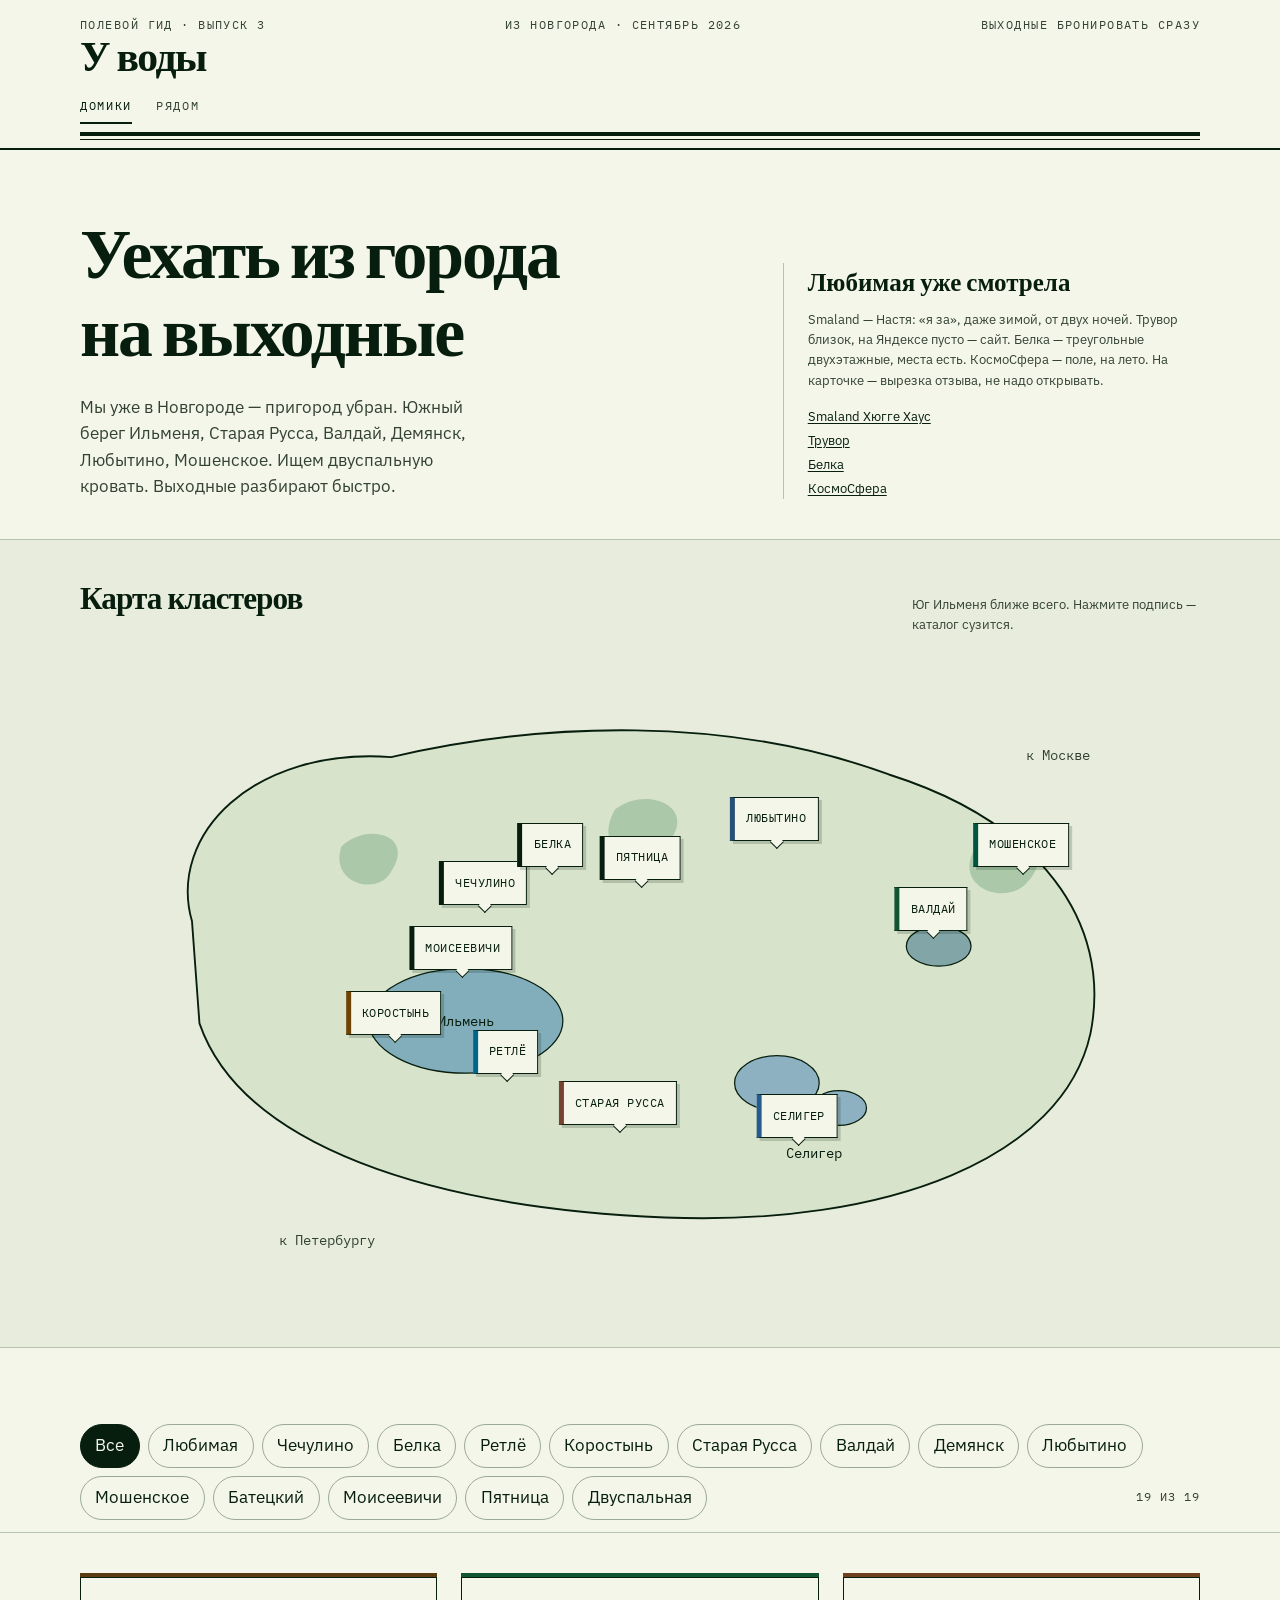
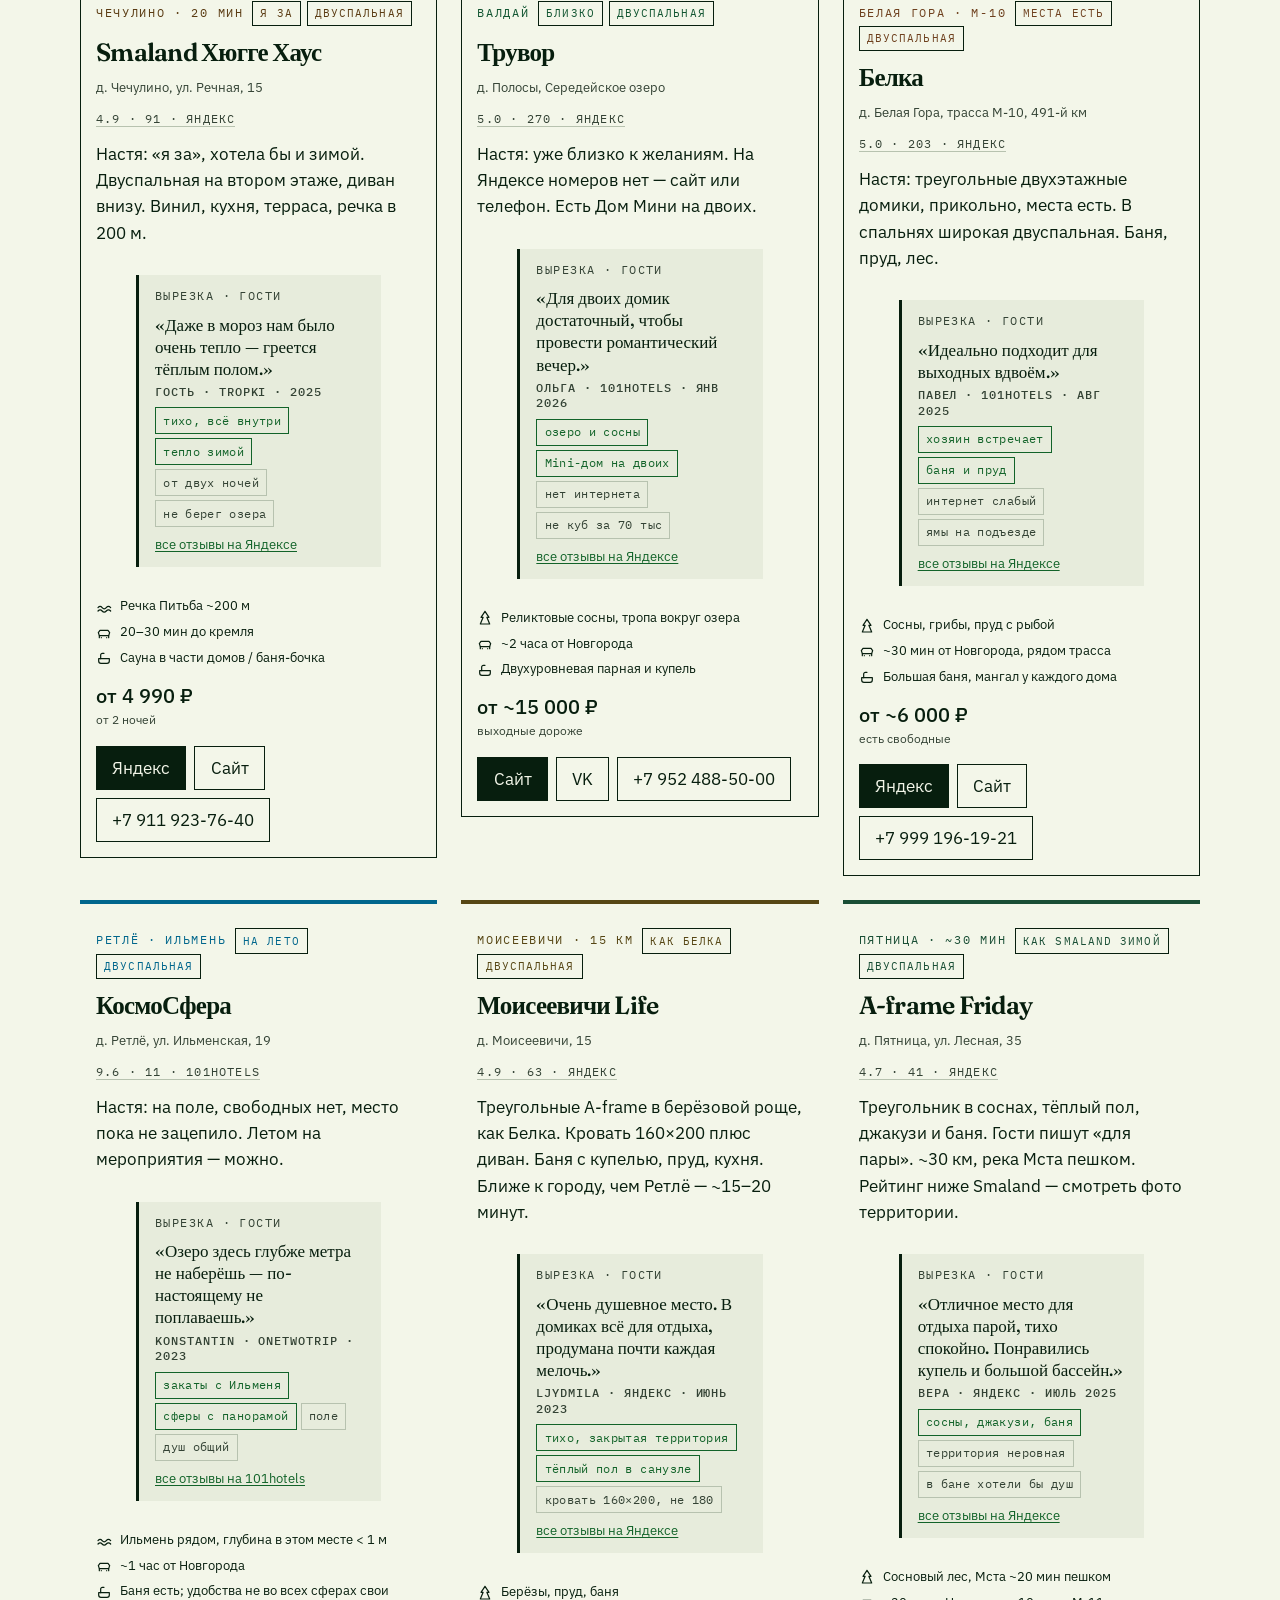
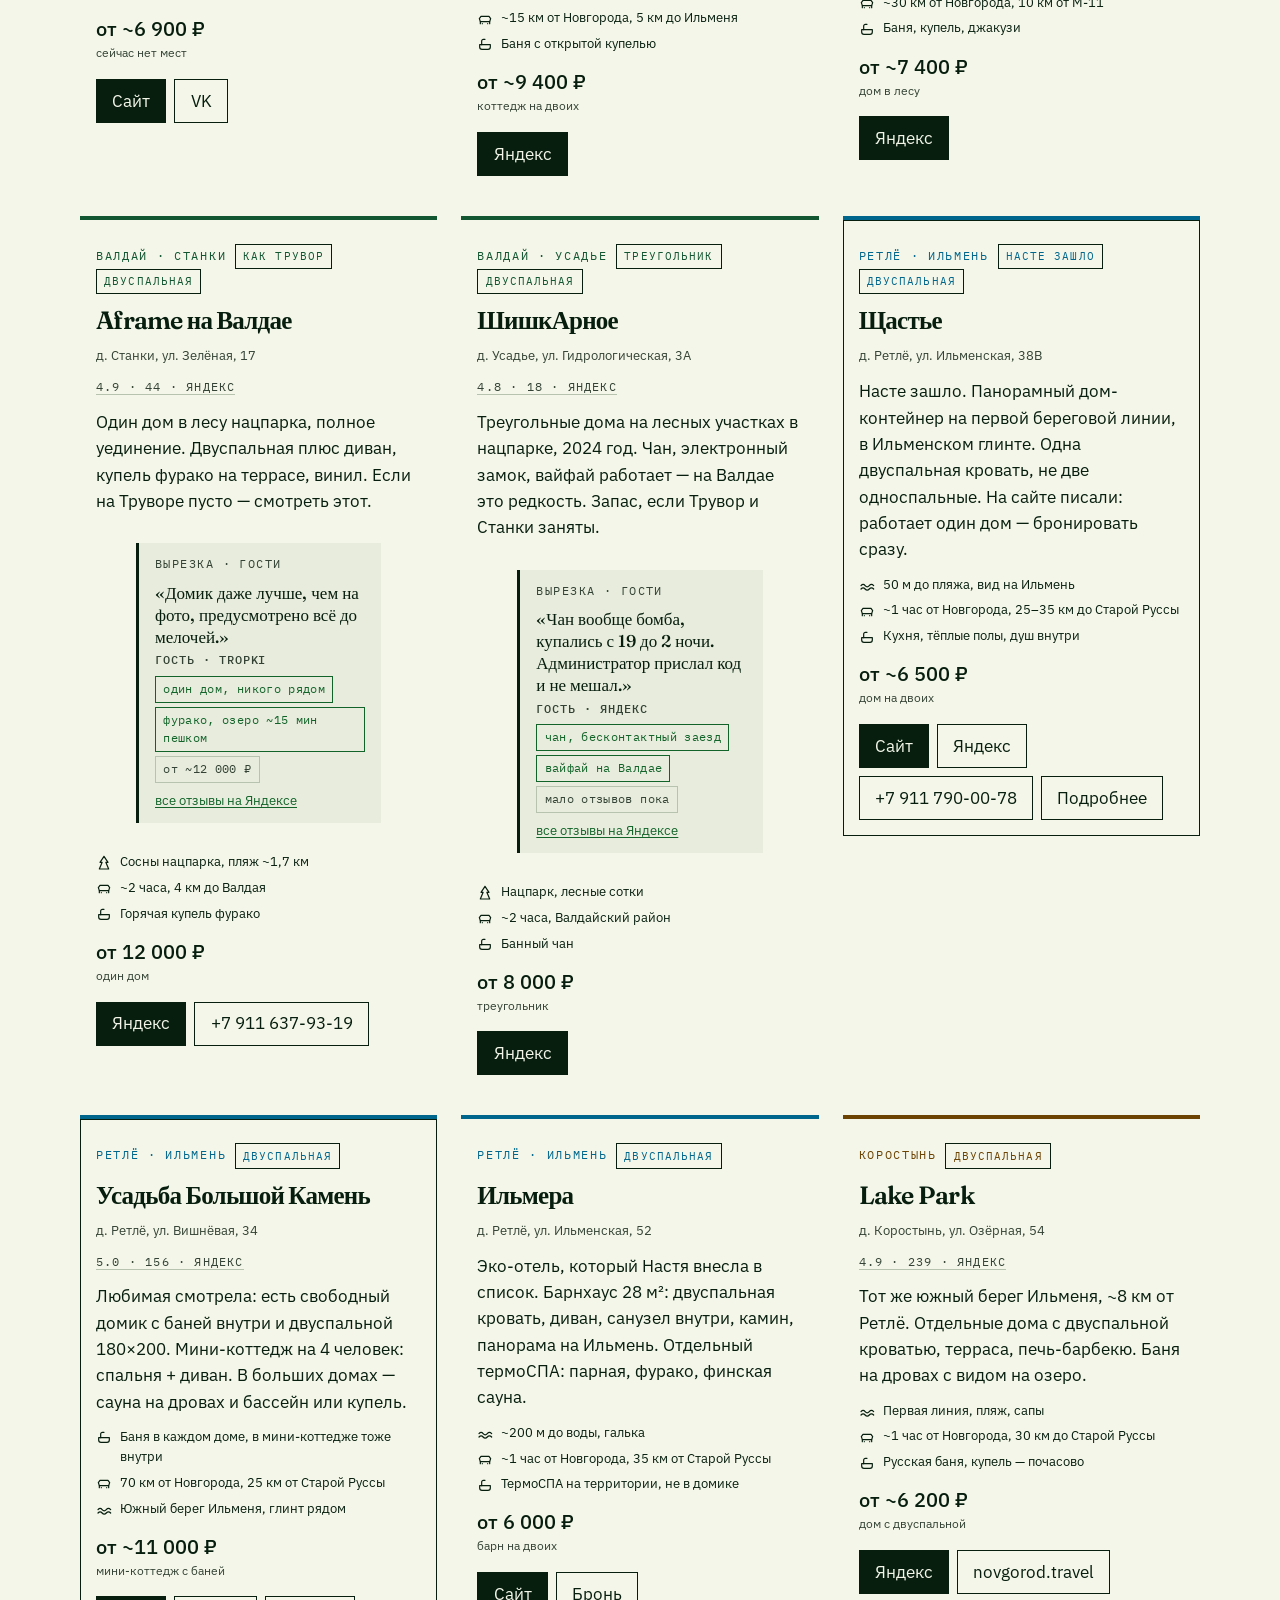
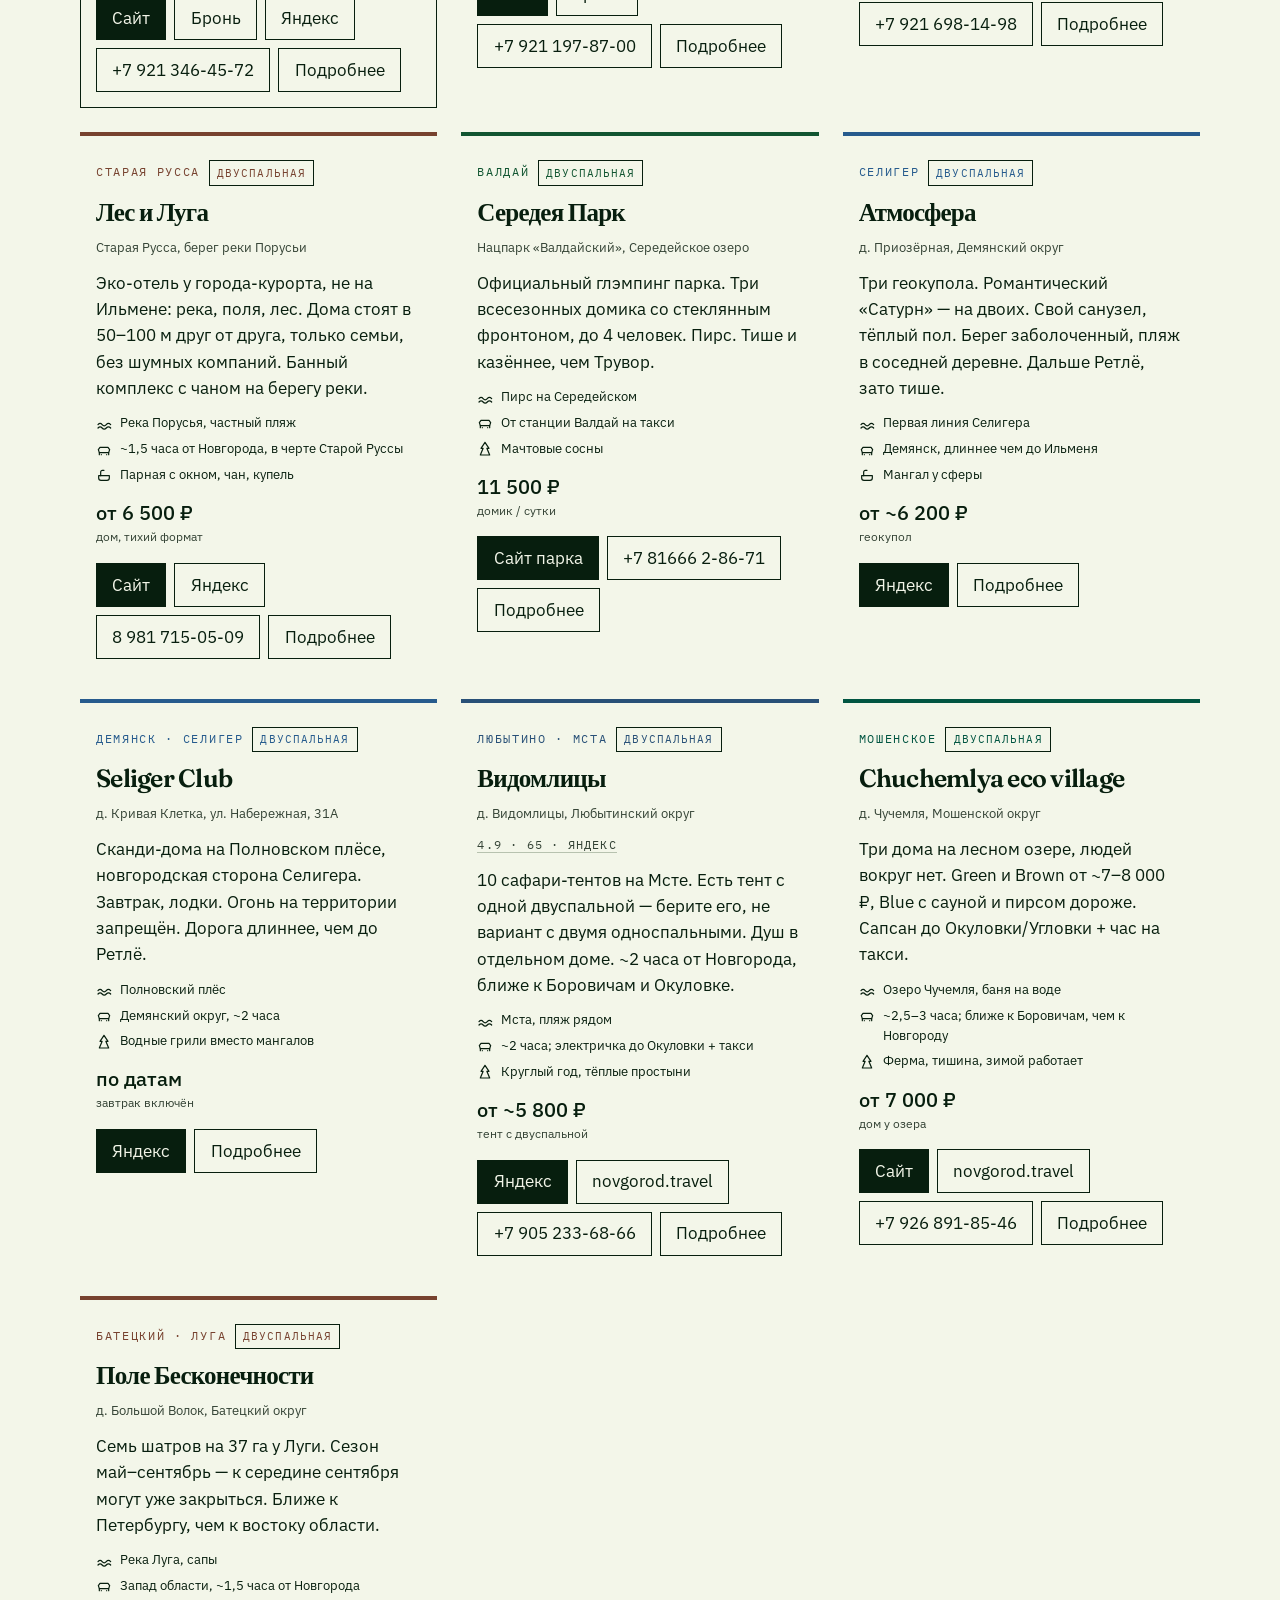
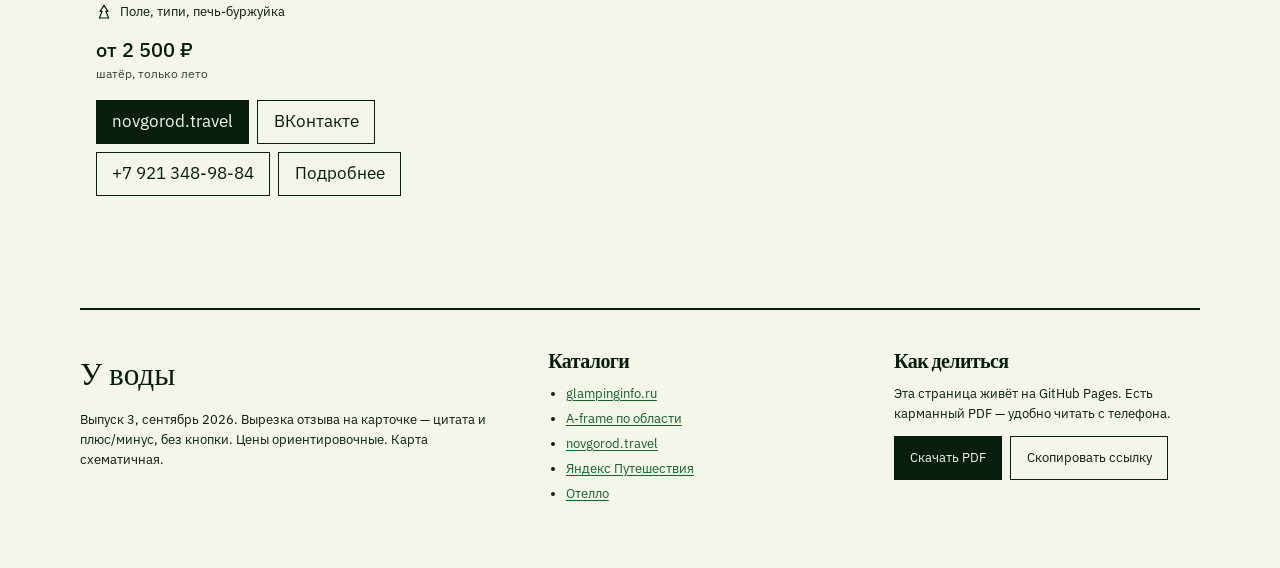
==== commit 41e92771: "Add Nearby tab: what to do from each cluster Weekend-scale walks and sights, not a regional guideboo" ====
--- a/index.html
+++ b/index.html
@@ -13,10 +13,10 @@
   <link rel="preconnect" href="https://fonts.gstatic.com" crossorigin>
   <link href="https://fonts.googleapis.com/css2?family=Fraunces:opsz,wght@9..144,500;9..144,620;9..144,700&family=IBM+Plex+Mono:wght@400;500&family=IBM+Plex+Sans:wght@400;500&display=swap" rel="stylesheet" media="print" onload="this.media='all'">
   <noscript><link href="https://fonts.googleapis.com/css2?family=Fraunces:opsz,wght@9..144,500;9..144,620;9..144,700&family=IBM+Plex+Mono:wght@400;500&family=IBM+Plex+Sans:wght@400;500&display=swap" rel="stylesheet"></noscript>
-  <link rel="stylesheet" href="tokens.css?v=5">
-  <link rel="stylesheet" href="styles.css?v=5">
+  <link rel="stylesheet" href="tokens.css?v=6">
+  <link rel="stylesheet" href="styles.css?v=6">
 </head>
-<body>
+<body data-tab="houses">
   <header class="mast">
     <div class="wrap">
       <div class="mast__meta">
@@ -25,12 +25,16 @@
         <span>выходные бронировать сразу</span>
       </div>
       <a class="mast__wordmark" href="#top">У воды</a>
+      <nav class="tabs" aria-label="Разделы">
+        <a href="#domiki" data-tab="houses" aria-current="page">Домики</a>
+        <a href="#ryadom" data-tab="nearby">Рядом</a>
+      </nav>
       <div class="mast__rule" aria-hidden="true"></div>
     </div>
   </header>
 
   <main id="top">
-    <section class="wrap hero">
+    <section class="wrap hero panel-houses">
       <div>
         <h1>Уехать из города на выходные</h1>
         <p class="hero__lede">Мы уже в Новгороде — пригород убран. Южный берег Ильменя, Старая Русса, Валдай, Демянск, Любытино, Мошенское. Ищем двуспальную кровать. Выходные разбирают быстро.</p>
@@ -99,7 +103,7 @@
       </div>
     </section>
 
-    <div class="filters">
+    <div class="filters panel-houses">
       <div class="wrap filters__row" role="toolbar" aria-label="Фильтры">
         <button class="chip" type="button" data-filter="cluster" data-value="all" aria-pressed="true">Все</button>
         <button class="chip" type="button" data-filter="her" data-value="yes" aria-pressed="false">Любимая</button>
@@ -120,7 +124,7 @@
       </div>
     </div>
 
-    <section class="wrap catalogue" id="catalogue" aria-live="polite">
+    <section class="wrap catalogue panel-houses" id="catalogue" aria-live="polite">
 <article class="card" id="place-smaland" data-id="smaland" data-cluster="chechulino" data-season="year" data-pick="yes" data-bed="double" data-her="yes">
         <div class="card__kicker">Чечулино · 20 мин <span class="card__badge">я за</span><span class="card__badge">двуспальная</span></div>
         <h3>Smaland Хюгге Хаус</h3>
@@ -471,7 +475,173 @@
         <div class="more" id="more-pole"><div class="more__inner"><p>VK: vk.com/8glamp</p><p>д. Большой Волок, Батецкий округ</p></div></div>
       </article>
     </section>
-    <p class="wrap empty" id="empty">В этом срезе ничего нет. Снимите фильтр или выберите другой берег.</p>
+    <p class="wrap empty panel-houses" id="empty">В этом срезе ничего нет. Снимите фильтр или выберите другой берег.</p>
+
+    <section class="wrap nearby panel-nearby" id="ryadom">
+      <div class="nearby__intro">
+        <h2>Куда сходить с домика</h2>
+        <p>Не гид по области. Что успеть за выходные, не уезжая далеко. Кремль не пишем — вы уже в Новгороде.</p>
+      </div>
+      <div class="nearby__chips" role="toolbar" aria-label="Кластеры рядом">
+        <button class="chip" type="button" data-filter="cluster" data-value="all" aria-pressed="true">Все</button>
+        <button class="chip" type="button" data-filter="cluster" data-value="chechulino">Чечулино</button>
+        <button class="chip" type="button" data-filter="cluster" data-value="moiseevichi">Моисеевичи</button>
+        <button class="chip" type="button" data-filter="cluster" data-value="belaya-gora">Белка</button>
+        <button class="chip" type="button" data-filter="cluster" data-value="pyatnitsa">Пятница</button>
+        <button class="chip" type="button" data-filter="cluster" data-value="retlyo">Ретлё</button>
+        <button class="chip" type="button" data-filter="cluster" data-value="korostyn">Коростынь</button>
+        <button class="chip" type="button" data-filter="cluster" data-value="russa">Старая Русса</button>
+        <button class="chip" type="button" data-filter="cluster" data-value="valdai">Валдай</button>
+        <button class="chip" type="button" data-filter="cluster" data-value="seliger">Демянск</button>
+        <button class="chip" type="button" data-filter="cluster" data-value="lyubytino">Любытино</button>
+        <button class="chip" type="button" data-filter="cluster" data-value="moshenskoe">Мошенское</button>
+        <button class="chip" type="button" data-filter="cluster" data-value="batetsky">Батецкий</button>
+      </div>
+
+      <article class="near" data-cluster="chechulino moiseevichi">
+        <div class="near__meta">
+          <p class="kicker">Юг города · 15–30 мин</p>
+          <h3>Волхов и Ильмень у истока</h3>
+          <p class="near__stays">Smaland, Моисеевичи Life. <a href="#place-smaland">к домикам</a></p>
+        </div>
+        <ol>
+          <li><strong>Юрьев монастырь</strong> Георгиевский собор 1119 года, берег Волхова. От Моисеевичей ближе, чем от Чечулина. <span class="when">полчаса</span></li>
+          <li><strong>Витославлицы</strong> Музей деревянного зодчества рядом с Юрьевым. Церкви, избы, звонницы с разных концов области. <span class="when">рядом с монастырём</span></li>
+          <li><strong>Рюриково городище</strong> Напротив Юрьева, через Волхов. Вид на обитель и исток реки из Ильменя. <span class="when">15 мин от Юрьева</span></li>
+          <li><strong>Речка Питьба</strong> Если остались в Чечулине: 200 м от Smaland, без города. <span class="when">пешком</span></li>
+        </ol>
+      </article>
+
+      <article class="near" data-cluster="belaya-gora">
+        <div class="near__meta">
+          <p class="kicker">М-10 · ~30 мин</p>
+          <h3>Белка: лес, а не экскурсии</h3>
+          <p class="near__stays"><a href="#place-belka">Белка</a></p>
+        </div>
+        <ol>
+          <li><strong>Сосны, грибы, речка Ниша</strong> Смысл места — не уезжать. Пруды летом, каток зимой. <span class="when">на территории</span></li>
+          <li><strong>Не Хутынь</strong> Монастырь у Волхова — это другой конец области, 7 км от города, не от Белой Горы. Сюда за тишиной. <span class="when">оставайтесь</span></li>
+        </ol>
+      </article>
+
+      <article class="near" data-cluster="pyatnitsa">
+        <div class="near__meta">
+          <p class="kicker">Пятница · ~30 мин</p>
+          <h3>Мста в соснах</h3>
+          <p class="near__stays"><a href="#place-friday">A-frame Friday</a></p>
+        </div>
+        <ol>
+          <li><strong>Река Мста</strong> Пешком минут 10–20. Рыбалка круглый год, летом купание. <span class="when">пешком</span></li>
+          <li><strong>Сосновый лес</strong> Грибы, ягоды. Городских точек рядом нет — это плюс, если хотели как Smaland, только глубже в лес. <span class="when">вокруг дома</span></li>
+        </ol>
+      </article>
+
+      <article class="near" data-cluster="retlyo">
+        <div class="near__meta">
+          <p class="kicker">Ретлё · ~1 час</p>
+          <h3>Ильменский глинт под ногами</h3>
+          <p class="near__stays">КосмоСфера, Щастье, Большой Камень, Ильмера. <a href="#place-kosmosfera">к домикам</a></p>
+        </div>
+        <ol>
+          <li><strong>Глинт</strong> Обрыв девонского моря до 15 м, 8 км вдоль берега. Окаменелости на пляже, закаты с поля. Спуск к воде по распадкам. <span class="when">от двери</span></li>
+          <li><strong>Коростынь</strong> 8 км: путевой дворец Александра I, Успенская церковь 1726 года, родник. <span class="when">15 мин на машине</span></li>
+          <li><strong>Старая Русса</strong> 25–35 км: дом Достоевского, минеральные источники, калачи. <span class="when">полчаса</span></li>
+        </ol>
+      </article>
+
+      <article class="near" data-cluster="korostyn">
+        <div class="near__meta">
+          <p class="kicker">Коростынь</p>
+          <h3>Дворец, глинт, пляж</h3>
+          <p class="near__stays"><a href="#place-lakepark">Lake Park</a></p>
+        </div>
+        <ol>
+          <li><strong>Путевой дворец</strong> Камень снизу, дерево сверху — редкий ампир. Строили для Александра I. <span class="when">в деревне</span></li>
+          <li><strong>Успенская церковь</strong> 1726, почти не перестраивали. Заказала Екатерина I. <span class="when">в деревне</span></li>
+          <li><strong>Глинт и галька</strong> Тот же ильменский обрыв, что в Ретлё. Летом вода тёплая. <span class="when">к берегу</span></li>
+          <li><strong>Родник «Живоносный источник»</strong> Часовня у деревни. <span class="when">пешком</span></li>
+        </ol>
+      </article>
+
+      <article class="near" data-cluster="russa">
+        <div class="near__meta">
+          <p class="kicker">Старая Русса · ~1,5 часа</p>
+          <h3>Достоевский и источники</h3>
+          <p class="near__stays"><a href="#place-lesiluga">Лес и Луга</a></p>
+        </div>
+        <ol>
+          <li><strong>Дом-музей Достоевского</strong> Здесь писали «Братьев Карамазовых». Город в романе — Скотопригоньевск. <span class="when">в городе</span></li>
+          <li><strong>Курорт и минералка</strong> Екатерининский и Царицынский источники. Грязи, если захотите санаторий, а не лес. <span class="when">в городе</span></li>
+          <li><strong>Водонапорная башня</strong> 126 ступеней, панорама на Полисть. <span class="when">20 мин</span></li>
+          <li><strong>Ильмень</strong> Глинт и Коростынь — 30–35 км, если остались у Порусьи и захотели озеро. <span class="when">полчаса</span></li>
+        </ol>
+      </article>
+
+      <article class="near" data-cluster="valdai">
+        <div class="near__meta">
+          <p class="kicker">Валдай · ~2 часа</p>
+          <h3>Озеро, остров, тропа</h3>
+          <p class="near__stays">Трувор, Середея, Aframe в Станках, ШишкАрное. <a href="#place-truvor">к домикам</a></p>
+        </div>
+        <ol>
+          <li><strong>Иверский монастырь</strong> Остров Сельвицкий, 10 км от города. Белые стены из воды. Мост на остров. <span class="when">20–30 мин</span></li>
+          <li><strong>Большая Валдайская тропа</strong> Трувор стоит на ней. На день: «Лесные тайны» 1,8 км или «Иваньи перелески» 2 км. Вся тропа 59 км — это не выходные. <span class="when">от домика / 2 км</span></li>
+          <li><strong>Гора Рыжоха</strong> Вышка, высшая точка валдайских холмов. <span class="when">если есть силы</span></li>
+          <li><strong>Музей колоколов и баранки</strong> В городе. Колокольня Троицкого собора — вид на озеро. <span class="when">15 мин до Валдая</span></li>
+        </ol>
+      </article>
+
+      <article class="near" data-cluster="seliger">
+        <div class="near__meta">
+          <p class="kicker">Демянск · Селигер</p>
+          <h3>Плёс и Ореховна</h3>
+          <p class="near__stays">Атмосфера, Seliger Club. <a href="#place-atmosfera">к домикам</a></p>
+        </div>
+        <ol>
+          <li><strong>Полновский плёс</strong> Лодка, сап, закат. Смысл Селигера — вода, не музеи. <span class="when">от берега</span></li>
+          <li><strong>Гора Ореховна</strong> 288 м, высшая точка области. Валун на вершине, вид на плёс. <span class="when">с Полнова</span></li>
+          <li><strong>Демянск</strong> Краеведческий музей, «котёл» 1942 года. Если нужна история, не только озеро. <span class="when">на машине</span></li>
+          <li><strong>Нилова пустынь</strong> Уже Тверская сторона, дальше. Имеет смысл, только если остаётесь на три дня. <span class="when">лишний час</span></li>
+        </ol>
+      </article>
+
+      <article class="near" data-cluster="lyubytino">
+        <div class="near__meta">
+          <p class="kicker">Любытино · ~2 часа</p>
+          <h3>Сопки и Мста</h3>
+          <p class="near__stays"><a href="#place-vidomlicy">Видомлицы</a></p>
+        </div>
+        <ol>
+          <li><strong>Славянская деревня X века</strong> Избы, кузница, жернова. На берегу Мсты, вход около 100 ₽. <span class="when">в посёлке</span></li>
+          <li><strong>Сопки у моста</strong> Погребальные холмы 8–10 м. Вокруг Любытина больше 200 насыпей. <span class="when">центр посёлка</span></li>
+          <li><strong>Горная Мста</strong> Пороги, каньон Прикши, зимой склон «Любогорье». <span class="when">по желанию</span></li>
+        </ol>
+      </article>
+
+      <article class="near" data-cluster="moshenskoe">
+        <div class="near__meta">
+          <p class="kicker">Мошенское · ~2,5 часа</p>
+          <h3>Озеро без соседей</h3>
+          <p class="near__stays"><a href="#place-chuchemlya">Chuchemlya</a></p>
+        </div>
+        <ol>
+          <li><strong>Само озеро</strong> Баня на воде, лес, ферма. Городских точек нет — за этим и едут. <span class="when">на месте</span></li>
+          <li><strong>Окуловка / Боровичи</strong> Только если понадобится магазин или поезд. Не цель поездки. <span class="when">час на такси</span></li>
+        </ol>
+      </article>
+
+      <article class="near" data-cluster="batetsky">
+        <div class="near__meta">
+          <p class="kicker">Батецкий · Луга</p>
+          <h3>Поле и река</h3>
+          <p class="near__stays"><a href="#place-pole">Поле Бесконечности</a></p>
+        </div>
+        <ol>
+          <li><strong>Река Луга, сапы</strong> Сезон май–сентябрь. Это поле, не берег Ильменя. <span class="when">на территории</span></li>
+          <li><strong>Ближе к Петербургу</strong> Экскурсий рядом нет. Если шатры уже закрыты — не ехать «посмотреть». <span class="when">лето</span></li>
+        </ol>
+      </article>
+    </section>
   </main>
 
   <footer class="wrap colophon">
@@ -502,7 +672,7 @@
 
   <script>
     (function () {
-      const state = { cluster: "all", bed: "all", her: false };
+      const state = { cluster: "all", bed: "all", her: false, tab: "houses" };
       const cards = document.querySelectorAll("#catalogue .card");
       const empty = document.getElementById("empty");
       const count = document.getElementById("count");
@@ -523,6 +693,21 @@
         });
         if (count) count.textContent = n + " из " + cards.length;
         if (empty) empty.classList.toggle("is-on", n === 0);
+        document.querySelectorAll("#ryadom .near").forEach(function (el) {
+          const clusters = (el.getAttribute("data-cluster") || "").split(/\s+/);
+          const on = state.cluster === "all" || clusters.indexOf(state.cluster) !== -1;
+          el.classList.toggle("is-hidden", !on);
+        });
+      }
+
+      function setTab(tab) {
+        state.tab = tab === "nearby" ? "nearby" : "houses";
+        document.body.setAttribute("data-tab", state.tab);
+        document.querySelectorAll(".tabs a").forEach(function (a) {
+          const on = a.getAttribute("data-tab") === state.tab;
+          if (on) a.setAttribute("aria-current", "page");
+          else a.removeAttribute("aria-current");
+        });
       }
 
       function setCluster(value) {
@@ -539,6 +724,17 @@
       }
 
       document.body.addEventListener("click", function (e) {
+        const tabLink = e.target.closest(".tabs a[data-tab]");
+        if (tabLink) {
+          e.preventDefault();
+          setTab(tabLink.getAttribute("data-tab"));
+          const hash = state.tab === "nearby" ? "#ryadom" : "#domiki";
+          if (history.replaceState) history.replaceState(null, "", hash);
+          window.scrollTo(0, 0);
+          return;
+        }
+        const toPlace = e.target.closest('a[href^="#place-"]');
+        if (toPlace && state.tab === "nearby") setTab("houses");
         const chip = e.target.closest("[data-filter]");
         if (chip) {
           const kind = chip.getAttribute("data-filter");
@@ -563,7 +759,8 @@
         const pin = e.target.closest(".pin");
         if (pin) {
           setCluster(pin.getAttribute("data-cluster"));
-          document.getElementById("catalogue").scrollIntoView({ behavior: "smooth", block: "start" });
+          const target = state.tab === "nearby" ? document.getElementById("ryadom") : document.getElementById("catalogue");
+          if (target) target.scrollIntoView({ behavior: "smooth", block: "start" });
           return;
         }
         const more = e.target.closest("[data-more]");
@@ -592,9 +789,17 @@
 
       function openFromHash() {
         const raw = (location.hash || "").replace(/^#/, "");
-        if (!raw) return;
+        if (raw === "ryadom") {
+          setTab("nearby");
+          return;
+        }
+        if (raw === "domiki" || raw === "top" || !raw) {
+          setTab("houses");
+          if (!raw) return;
+        }
         const card = document.getElementById(raw) || document.getElementById("place-" + raw);
         if (!card || !card.classList.contains("card")) return;
+        setTab("houses");
         card.classList.add("is-open");
         const more = card.querySelector("[data-more]");
         if (more) {
--- a/styles.css
+++ b/styles.css
@@ -84,6 +84,27 @@
   margin-top: var(--space-xs);
   box-shadow: 0 3px 0 var(--color-paper), 0 4px 0 var(--color-ink);
 }
+.tabs {
+  display: flex;
+  gap: var(--space-lg);
+  margin-top: var(--space-sm);
+  font-family: var(--font-outlier);
+  font-size: var(--text-xs);
+  letter-spacing: 0.14em;
+  text-transform: uppercase;
+}
+.tabs a {
+  color: var(--color-muted);
+  text-decoration: none;
+  padding: 0.4rem 0;
+  border-bottom: 2px solid transparent;
+}
+.tabs a[aria-current="page"] {
+  color: var(--color-ink);
+  border-bottom-color: var(--color-ink);
+}
+body[data-tab="nearby"] .panel-houses { display: none; }
+body[data-tab="houses"] .panel-nearby { display: none; }
 
 .hero {
   padding-top: var(--space-2xl);
@@ -456,6 +477,82 @@
 }
 .empty.is-on { display: block; }
 
+.nearby {
+  padding-block: var(--space-xl) var(--space-3xl);
+}
+.nearby__intro {
+  max-width: 46ch;
+  color: var(--color-muted);
+  margin-bottom: var(--space-lg);
+}
+.nearby__intro h2 {
+  font-size: var(--text-xl);
+  color: var(--color-ink);
+  margin-bottom: var(--space-sm);
+}
+.nearby__chips {
+  display: flex;
+  flex-wrap: wrap;
+  gap: var(--space-xs);
+  margin-bottom: var(--space-xl);
+}
+.near {
+  border-top: 4px solid var(--swatch, var(--color-ink));
+  padding: var(--space-lg) 0 var(--space-xl);
+  display: grid;
+  grid-template-columns: minmax(12ch, 0.7fr) minmax(0, 1.6fr);
+  gap: var(--space-lg);
+  align-items: start;
+}
+.near.is-hidden { display: none; }
+.near[data-cluster*="chechulino"],
+.near[data-cluster*="moiseevichi"] { --swatch: oklch(38% 0.07 70); }
+.near[data-cluster*="belaya-gora"] { --swatch: oklch(42% 0.08 55); }
+.near[data-cluster*="pyatnitsa"] { --swatch: oklch(38% 0.07 160); }
+.near[data-cluster*="retlyo"],
+.near[data-cluster*="korostyn"] { --swatch: var(--cluster-ilmen); }
+.near[data-cluster*="russa"] { --swatch: var(--cluster-far); }
+.near[data-cluster*="valdai"] { --swatch: var(--cluster-valdai); }
+.near[data-cluster*="seliger"] { --swatch: var(--cluster-seliger); }
+.near[data-cluster*="lyubytino"] { --swatch: oklch(42% 0.08 250); }
+.near[data-cluster*="moshenskoe"] { --swatch: oklch(40% 0.08 170); }
+.near[data-cluster*="batetsky"] { --swatch: var(--cluster-far); }
+.near__meta .kicker {
+  font-family: var(--font-outlier);
+  font-size: var(--text-xs);
+  letter-spacing: 0.12em;
+  text-transform: uppercase;
+  color: var(--color-muted);
+  margin-bottom: var(--space-2xs);
+}
+.near h3 { font-size: var(--text-lg); margin-bottom: var(--space-xs); }
+.near__stays {
+  font-size: var(--text-sm);
+  color: var(--color-muted);
+}
+.near__stays a { color: var(--color-ink); }
+.near ol {
+  margin: 0;
+  padding-left: 1.2rem;
+  display: grid;
+  gap: var(--space-sm);
+}
+.near li { max-width: 62ch; }
+.near li strong {
+  font-family: var(--font-display);
+  font-weight: 620;
+  font-size: var(--text-md);
+  display: block;
+  margin-bottom: 0.15rem;
+}
+.near .when {
+  font-family: var(--font-outlier);
+  font-size: var(--text-xs);
+  letter-spacing: 0.08em;
+  text-transform: uppercase;
+  color: var(--color-muted);
+}
+
 .colophon {
   border-top: 2px solid var(--color-ink);
   padding-block: var(--space-xl) var(--space-2xl);
@@ -473,7 +570,7 @@
 }
 
 @media (max-width: 900px) {
-  .hero, .colophon { grid-template-columns: 1fr; }
+  .hero, .colophon, .near { grid-template-columns: 1fr; }
   .hero__aside { border-left: 0; border-top: var(--rule) solid var(--color-rule); padding: var(--space-md) 0 0; }
   .card { grid-column: span 6; }
   .pin { font-size: 0.65rem; padding: 0.35rem 0.5rem; min-width: 0; }
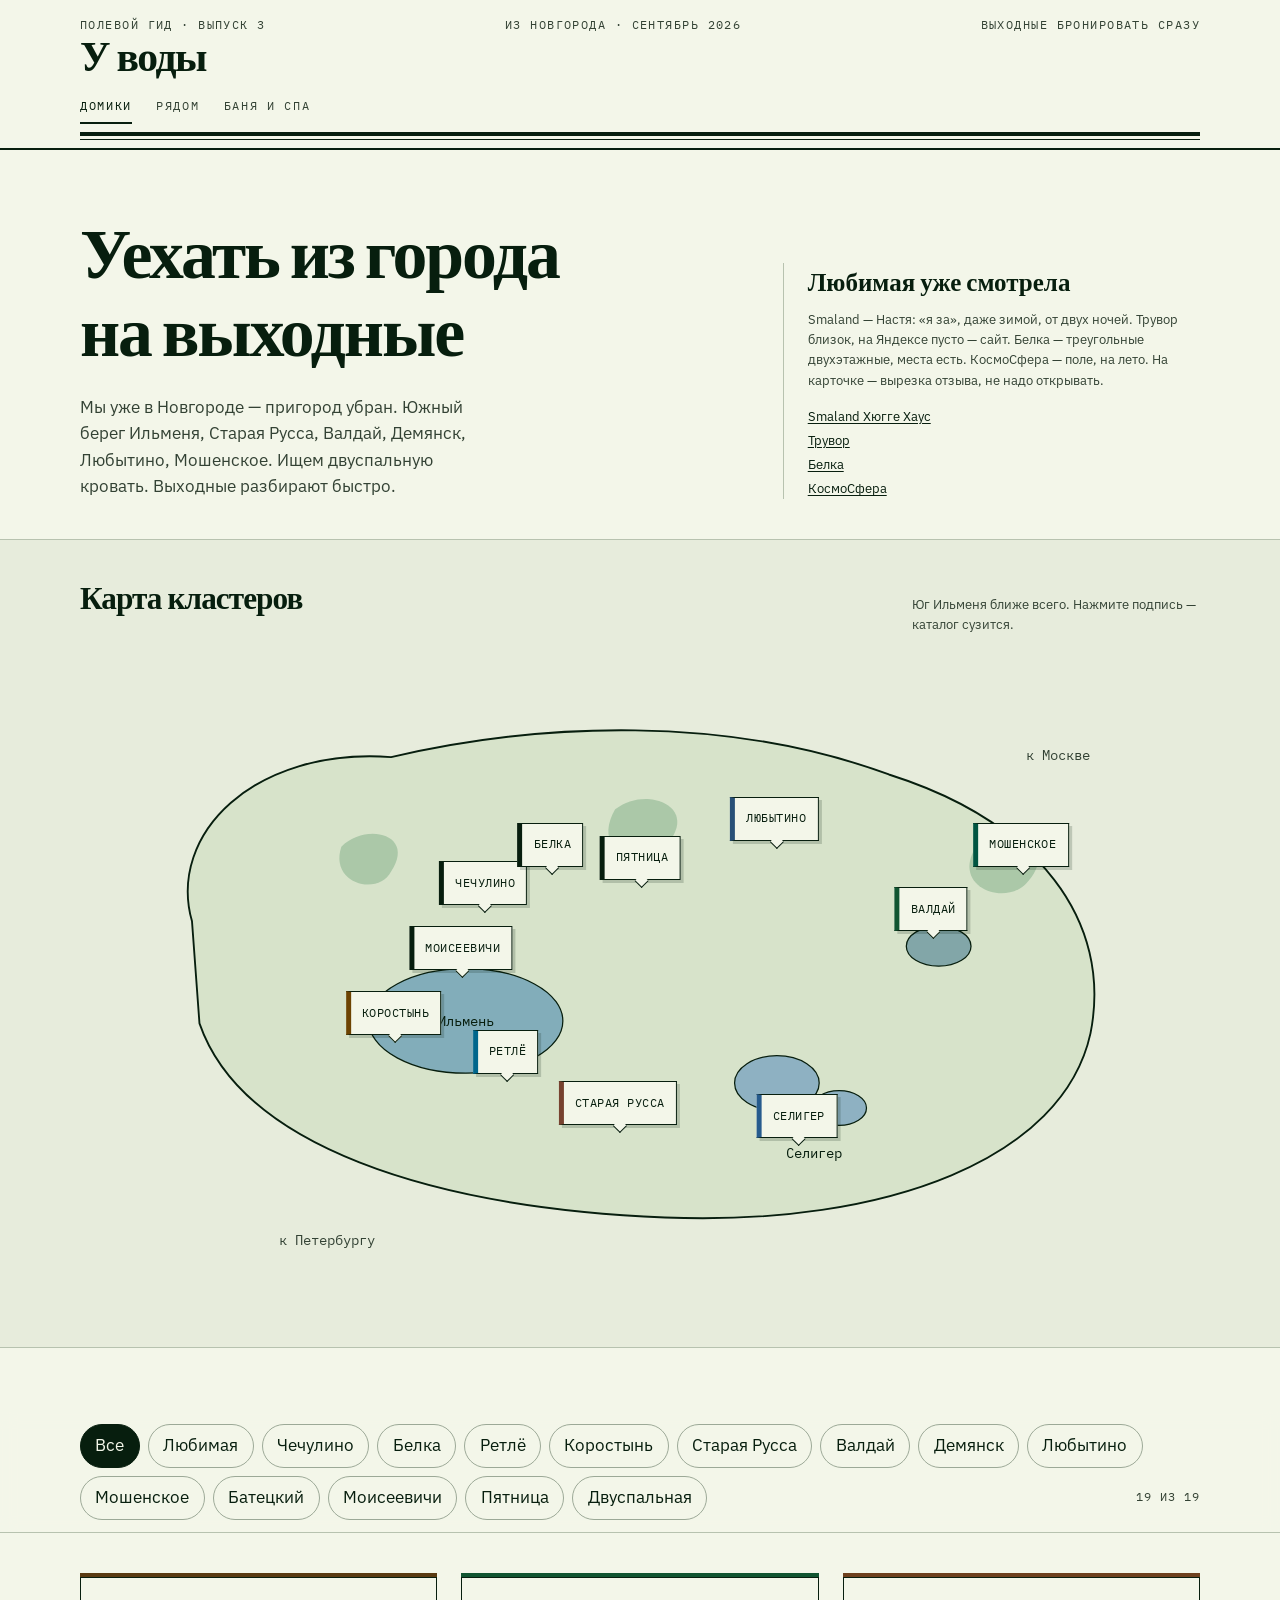
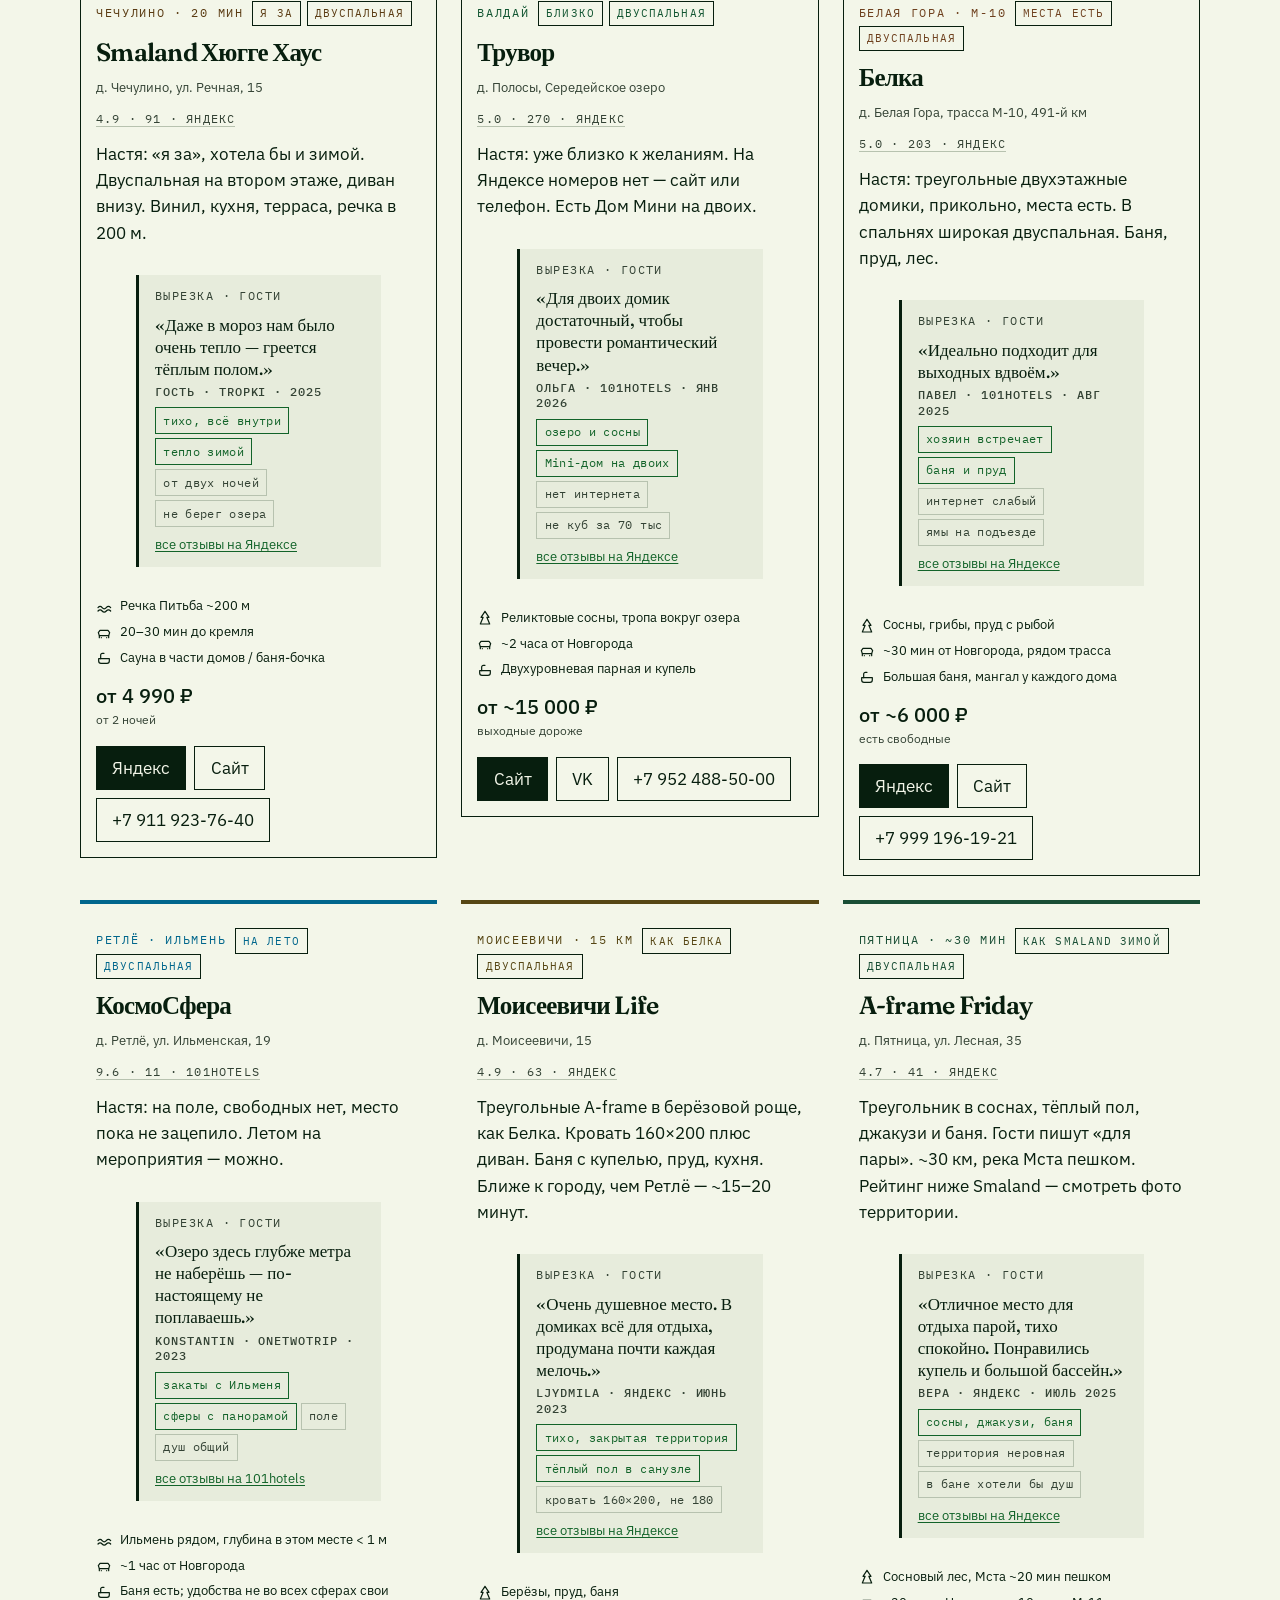
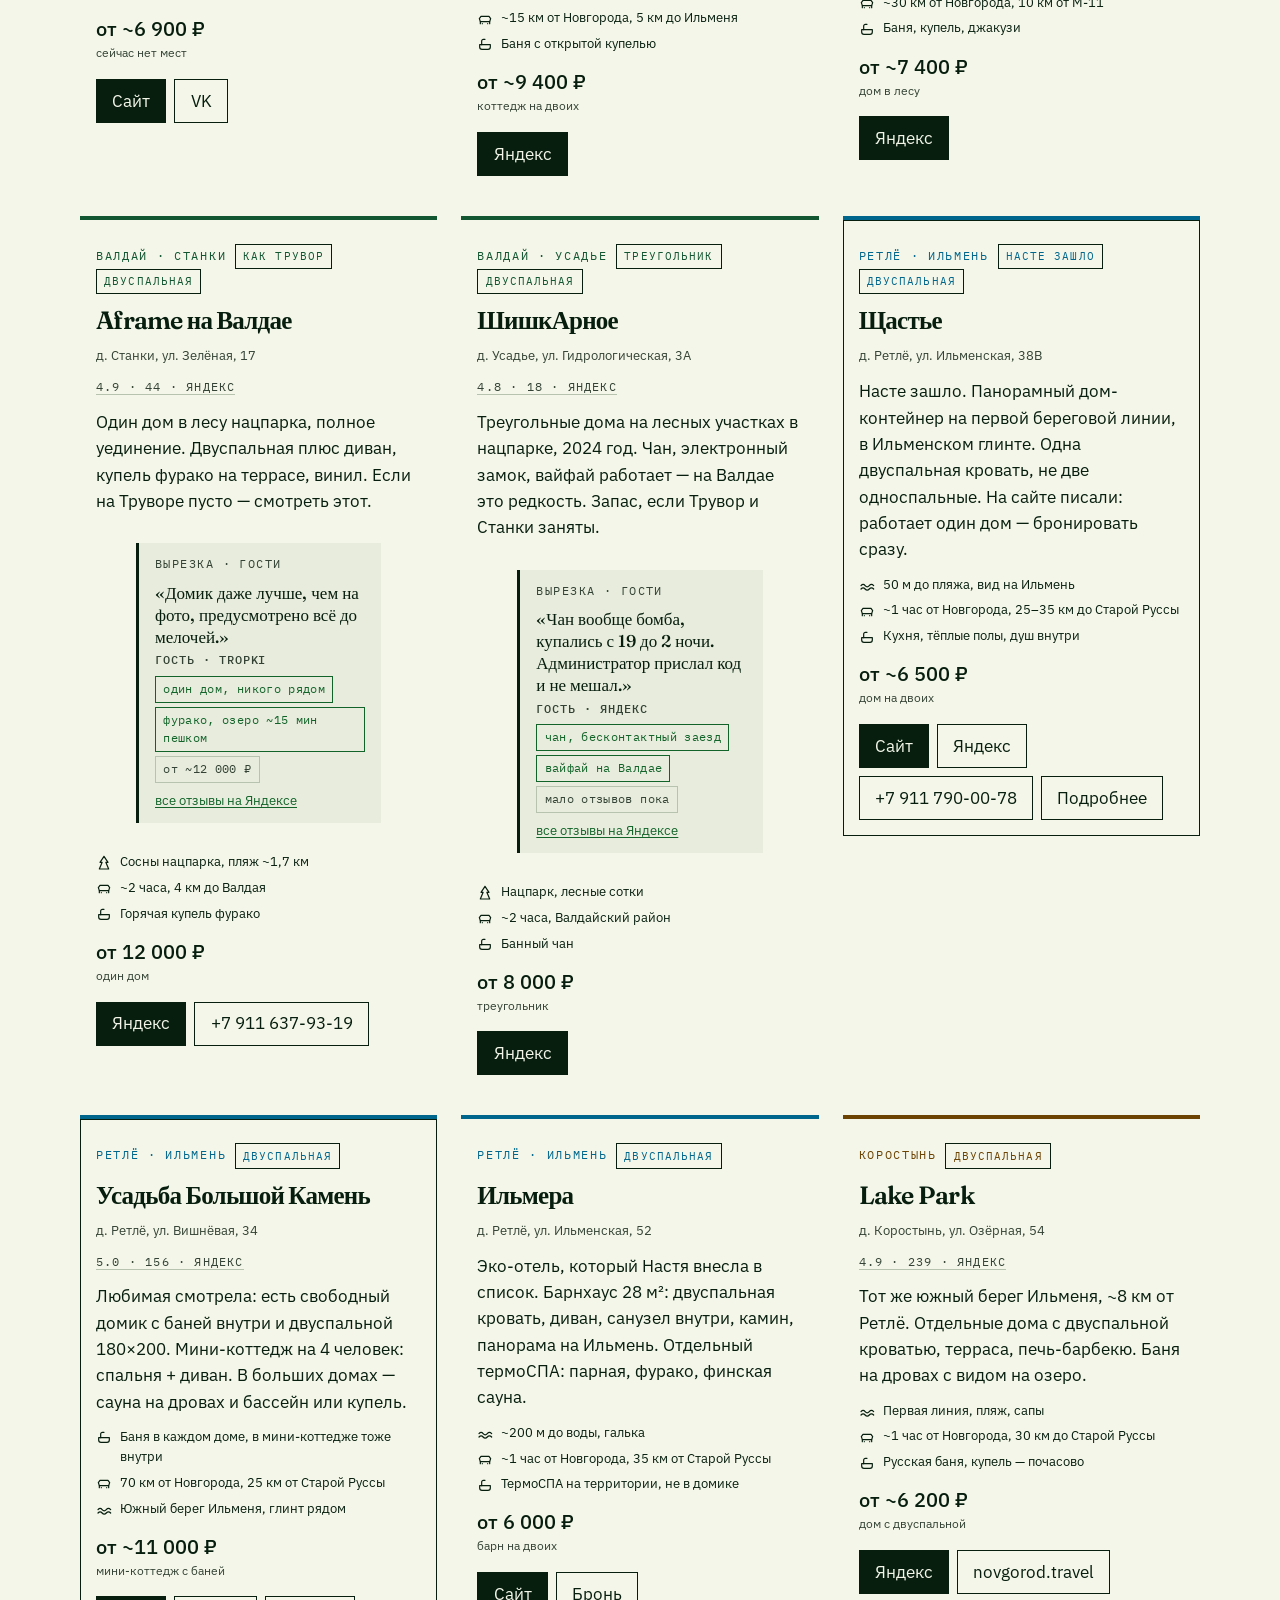
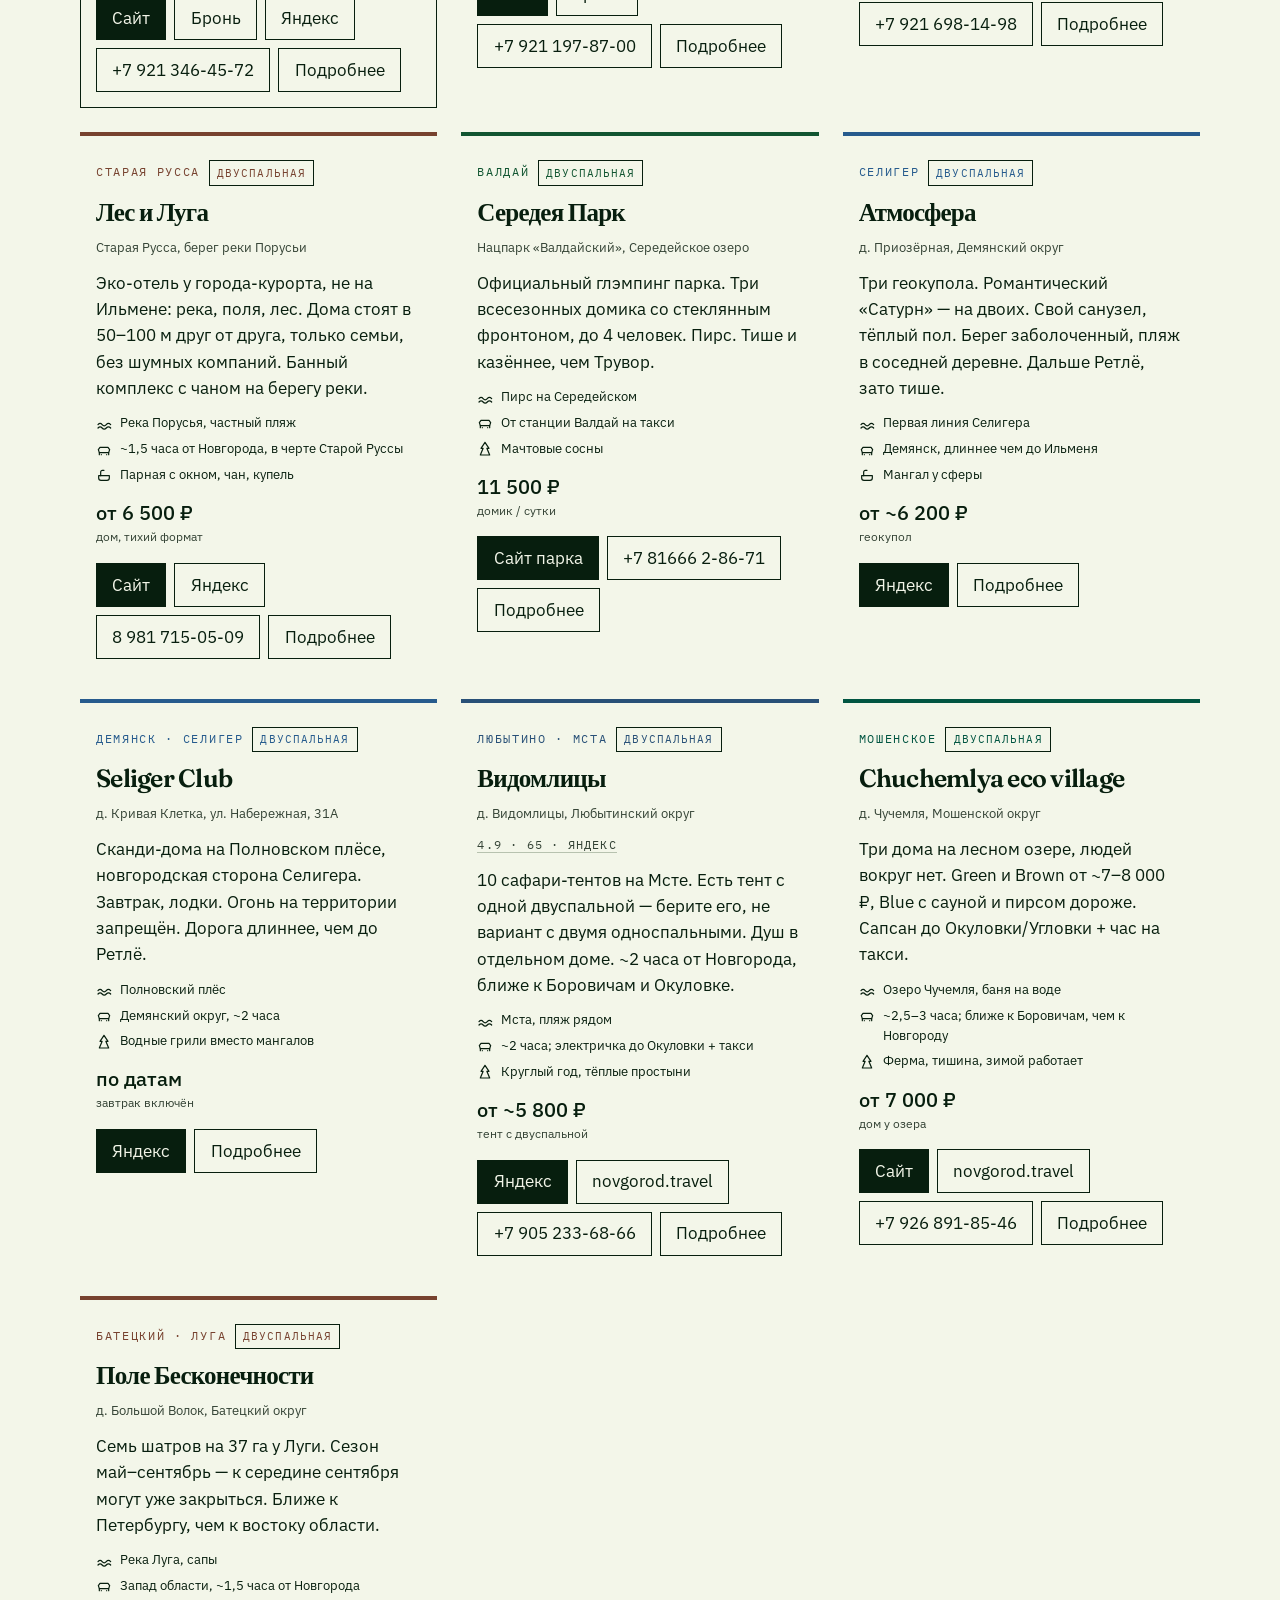
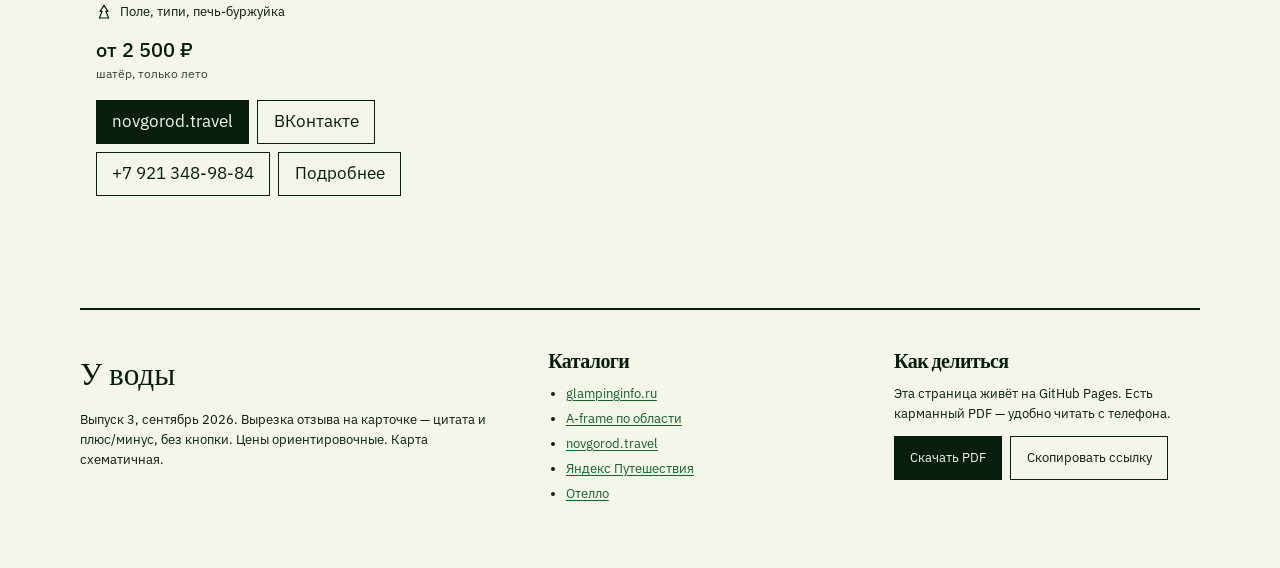
==== commit 66c61fcc: "Add Bath and Spa tab: Russa resort, Ilmera, Stanki, Valdai City saunas skipped. Double bed called ou" ====
--- a/index.html
+++ b/index.html
@@ -13,8 +13,8 @@
   <link rel="preconnect" href="https://fonts.gstatic.com" crossorigin>
   <link href="https://fonts.googleapis.com/css2?family=Fraunces:opsz,wght@9..144,500;9..144,620;9..144,700&family=IBM+Plex+Mono:wght@400;500&family=IBM+Plex+Sans:wght@400;500&display=swap" rel="stylesheet" media="print" onload="this.media='all'">
   <noscript><link href="https://fonts.googleapis.com/css2?family=Fraunces:opsz,wght@9..144,500;9..144,620;9..144,700&family=IBM+Plex+Mono:wght@400;500&family=IBM+Plex+Sans:wght@400;500&display=swap" rel="stylesheet"></noscript>
-  <link rel="stylesheet" href="tokens.css?v=6">
-  <link rel="stylesheet" href="styles.css?v=6">
+  <link rel="stylesheet" href="tokens.css?v=8">
+  <link rel="stylesheet" href="styles.css?v=8">
 </head>
 <body data-tab="houses">
   <header class="mast">
@@ -28,6 +28,7 @@
       <nav class="tabs" aria-label="Разделы">
         <a href="#domiki" data-tab="houses" aria-current="page">Домики</a>
         <a href="#ryadom" data-tab="nearby">Рядом</a>
+        <a href="#banya" data-tab="spa">Баня и СПА</a>
       </nav>
       <div class="mast__rule" aria-hidden="true"></div>
     </div>
@@ -480,10 +481,11 @@
     <section class="wrap nearby panel-nearby" id="ryadom">
       <div class="nearby__intro">
         <h2>Куда сходить с домика</h2>
-        <p>Не гид по области. Что успеть за выходные, не уезжая далеко. Кремль не пишем — вы уже в Новгороде.</p>
+        <p>Не гид по области. Что успеть за выходные, не уезжая далеко. Кремль не пишем — вы уже в Новгороде. Вкладка «Необычное» — обрывы, руины, вода, где мало людей.</p>
       </div>
       <div class="nearby__chips" role="toolbar" aria-label="Кластеры рядом">
         <button class="chip" type="button" data-filter="cluster" data-value="all" aria-pressed="true">Все</button>
+        <button class="chip" type="button" data-filter="cluster" data-value="odd">Необычное</button>
         <button class="chip" type="button" data-filter="cluster" data-value="chechulino">Чечулино</button>
         <button class="chip" type="button" data-filter="cluster" data-value="moiseevichi">Моисеевичи</button>
         <button class="chip" type="button" data-filter="cluster" data-value="belaya-gora">Белка</button>
@@ -498,6 +500,22 @@
         <button class="chip" type="button" data-filter="cluster" data-value="batetsky">Батецкий</button>
       </div>
 
+      <article class="near" data-cluster="odd chechulino moiseevichi pyatnitsa belaya-gora retlyo korostyn russa valdai">
+        <div class="near__meta">
+          <p class="kicker">Не гид · странные красивые</p>
+          <h3>Где мало людей</h3>
+          <p class="near__stays">С домика — крюк на час-два. Не кремль и не Юрьев.</p>
+        </div>
+        <ol>
+          <li><strong>Буреги</strong> Руины собора на высоком берегу Псижи, перед впадением в Ильмень. Камень 1736–1764, пусто, ветер с озера. С Ретлё или Старой Руссы. <span class="when">крюк ~20 мин</span></li>
+          <li><strong>Село Медведь</strong> Аракчеевские казармы Стасова: арки в тумане, манеж, японский мемориал 1905 года. Живые руины, не музей. По пути Шимск → Коростынь. <span class="when">с южного берега</span></li>
+          <li><strong>Бронницкая гора</strong> Введенская церковь на холме, Стасов. С М-10 видна издалека. По легенде — капище Гостомысла. 25 км от города, ближе к Пятнице, чем к Белке. <span class="when">с М-10</span></li>
+          <li><strong>Вяжищи</strong> «Пряничный» монастырь: изразцы XVII века, львы и единороги на фасаде. 12 км на северо-запад от Новгорода — с дороги домой, не с Белки. <span class="when">полчаса от города</span></li>
+          <li><strong>Озеро Вельё</strong> Самое большое в Валдайском парке, с Рыжохи видно тайгу вокруг. Тише Валдайского озера, почти без набережной. <span class="when">с Валдая</span></li>
+          <li><strong>Перынь</strong> Исток Волхова, бывшая роща Перуна, скит. Рядом Спас на Нередице — куб 1198 года, реставраторы оставили шов, где кончается XII век и начинается 1944-й. <span class="when">от Юрьева</span></li>
+        </ol>
+      </article>
+
       <article class="near" data-cluster="chechulino moiseevichi">
         <div class="near__meta">
           <p class="kicker">Юг города · 15–30 мин</p>
@@ -508,6 +526,7 @@
           <li><strong>Юрьев монастырь</strong> Георгиевский собор 1119 года, берег Волхова. От Моисеевичей ближе, чем от Чечулина. <span class="when">полчаса</span></li>
           <li><strong>Витославлицы</strong> Музей деревянного зодчества рядом с Юрьевым. Церкви, избы, звонницы с разных концов области. <span class="when">рядом с монастырём</span></li>
           <li><strong>Рюриково городище</strong> Напротив Юрьева, через Волхов. Вид на обитель и исток реки из Ильменя. <span class="when">15 мин от Юрьева</span></li>
+          <li><strong>Перынь и Нередица</strong> Урочище, где стоял Перун, и церковь 1198 года со шрамом войны на стене. Тише Юрьева. <span class="when">10 мин от Юрьева</span></li>
           <li><strong>Речка Питьба</strong> Если остались в Чечулине: 200 м от Smaland, без города. <span class="when">пешком</span></li>
         </ol>
       </article>
@@ -639,6 +658,94 @@
         <ol>
           <li><strong>Река Луга, сапы</strong> Сезон май–сентябрь. Это поле, не берег Ильменя. <span class="when">на территории</span></li>
           <li><strong>Ближе к Петербургу</strong> Экскурсий рядом нет. Если шатры уже закрыты — не ехать «посмотреть». <span class="when">лето</span></li>
+        </ol>
+      </article>
+    </section>
+
+    <section class="wrap nearby panel-spa" id="banya">
+      <div class="nearby__intro">
+        <h2>Пар, чан, минералка</h2>
+        <p>Не городские сауны — вы в них и так можете. Сюда едут парой на выходные: курорт, термоСПА, баня у леса. В домиках баня часто уже есть — ниже отдельно.</p>
+      </div>
+      <div class="nearby__chips" role="toolbar" aria-label="Кластеры бани">
+        <button class="chip" type="button" data-filter="cluster" data-value="all" aria-pressed="true">Все</button>
+        <button class="chip" type="button" data-filter="cluster" data-value="retlyo">Ретлё</button>
+        <button class="chip" type="button" data-filter="cluster" data-value="russa">Старая Русса</button>
+        <button class="chip" type="button" data-filter="cluster" data-value="valdai">Валдай</button>
+        <button class="chip" type="button" data-filter="cluster" data-value="cabin">В домиках</button>
+      </div>
+
+      <article class="near" data-cluster="russa">
+        <div class="near__meta">
+          <p class="kicker">Старая Русса · курорт</p>
+          <h3>Санаторий «Старая Русса»</h3>
+          <p class="near__stays">Минеральная, 62. <a href="https://russa.amaks-kurort.ru/" target="_blank" rel="noopener">сайт</a></p>
+        </div>
+        <ol>
+          <li><strong>Зачем ехать</strong> Грязи и хлоридно-натриевая вода, которых нет в глэмпинге. Муравьёвский фонтан бьёт сам, зимой тоже. Аквацентр: бассейн 25 м, хаммам, русская и финская. <span class="when">полчаса от Ретлё</span></li>
+          <li><strong>На ночь</strong> Просите студию с одной двуспальной, не две односпальные — в части номеров две кровати. От ~8 000 ₽ с человека в сутки с питанием, на двоих дороже. <span class="when">не хюгге-домик</span></li>
+          <li><strong>Без ночёвки</strong> Фонтан и парк можно посмотреть с улицы. Аквацентр — гостям курорта, не как городской спа. <span class="when">если живёте у Порусьи</span></li>
+        </ol>
+      </article>
+
+      <article class="near" data-cluster="retlyo">
+        <div class="near__meta">
+          <p class="kicker">Ретлё · термоСПА</p>
+          <h3>Ильмера</h3>
+          <p class="near__stays"><a href="#place-ilmera">барн на двоих</a> · +7 921 197-87-00</p>
+        </div>
+        <ol>
+          <li><strong>Цикл</strong> Русская парная → фурако → финская сауна → ледяной облив. Терраса, чай. Это не «баня в домике», а отдельный комплекс на территории. <span class="when">если ночуете в Ретлё</span></li>
+          <li><strong>Для пары</strong> Барн 28 м² с двуспальной. Тариф «Свидание». 100% предоплата. <span class="when">от 6 000 ₽</span></li>
+        </ol>
+      </article>
+
+      <article class="near" data-cluster="valdai">
+        <div class="near__meta">
+          <p class="kicker">Станки · 2 часа аренды</p>
+          <h3>Баня ДомДом</h3>
+          <p class="near__stays">Дорожная, 1. <a href="http://valdaybanya.ru/" target="_blank" rel="noopener">valdaybanya.ru</a> · +7 911 813-62-00</p>
+        </div>
+        <ol>
+          <li><strong>Пар Feringer</strong> Змеевик, холодная купель круглый год, терраса, гамаки. 8 000 ₽ / 2 часа, дальше 2 000 ₽/час. Не ночёвка — к Aframe в Станках или Трувору. <span class="when">рядом со Станками</span></li>
+        </ol>
+      </article>
+
+      <article class="near" data-cluster="valdai">
+        <div class="near__meta">
+          <p class="kicker">Короцко · эко-клуб</p>
+          <h3>Валдай Эко-Клуб</h3>
+          <p class="near__stays">Зелёная, 1. 5.0 · 1 466 отзывов. +7 903 004-59-76</p>
+        </div>
+        <ol>
+          <li><strong>Плавучая баня</strong> На озере Борое, плюс финская у ручья и фито-чан. Спа: массаж, обёртывания. <span class="when">на территории</span></li>
+          <li><strong>Честно</strong> Это семейный курорт на 70+ человек, не домик на двоих. Если Насте нужен именно пар на воде — да. Если «я за» как Smaland — нет. <span class="when">от ~7 500 ₽</span></li>
+        </ol>
+      </article>
+
+      <article class="near" data-cluster="valdai">
+        <div class="near__meta">
+          <p class="kicker">Рощино · озеро Ужин</p>
+          <h3>Дом отдыха «Валдай»</h3>
+          <p class="near__stays">18 км от города Валдай. <a href="https://valdaydom.ru/" target="_blank" rel="noopener">valdaydom.ru</a> · 8 81666 46-046</p>
+        </div>
+        <ol>
+          <li><strong>СПА-корпус</strong> Бассейн, русская, турецкая, финская, гидромассаж. Полуостров, сосны. Ближе к санаторию, чем к глэмпингу. <span class="when">с Трувора — крюк</span></li>
+        </ol>
+      </article>
+
+      <article class="near" data-cluster="cabin retlyo valdai belaya-gora pyatnitsa">
+        <div class="near__meta">
+          <p class="kicker">Уже в домиках</p>
+          <h3>Баня на месте, не ехать</h3>
+          <p class="near__stays">Если цель — пар, сначала это.</p>
+        </div>
+        <ol>
+          <li><strong>Большой Камень</strong> Баня внутри мини-коттеджа, 180×200. То, что Настя уже смотрела. <span class="when">Ретлё</span></li>
+          <li><strong>Трувор</strong> Двухуровневая парная и купель. Чан на поляне. <span class="when">Валдай</span></li>
+          <li><strong>Белка</strong> Большая баня на дровах, чан. <span class="when">М-10</span></li>
+          <li><strong>A-frame Friday</strong> Баня, купель, джакузи. <span class="when">Пятница</span></li>
+          <li><strong>Aframe / ШишкАрное</strong> Фурако и чан в лесу нацпарка. <span class="when">Станки, Усадье</span></li>
         </ol>
       </article>
     </section>
@@ -693,7 +800,7 @@
         });
         if (count) count.textContent = n + " из " + cards.length;
         if (empty) empty.classList.toggle("is-on", n === 0);
-        document.querySelectorAll("#ryadom .near").forEach(function (el) {
+        document.querySelectorAll("#ryadom .near, #banya .near").forEach(function (el) {
           const clusters = (el.getAttribute("data-cluster") || "").split(/\s+/);
           const on = state.cluster === "all" || clusters.indexOf(state.cluster) !== -1;
           el.classList.toggle("is-hidden", !on);
@@ -701,7 +808,7 @@
       }
 
       function setTab(tab) {
-        state.tab = tab === "nearby" ? "nearby" : "houses";
+        state.tab = tab === "nearby" ? "nearby" : tab === "spa" ? "spa" : "houses";
         document.body.setAttribute("data-tab", state.tab);
         document.querySelectorAll(".tabs a").forEach(function (a) {
           const on = a.getAttribute("data-tab") === state.tab;
@@ -728,7 +835,7 @@
         if (tabLink) {
           e.preventDefault();
           setTab(tabLink.getAttribute("data-tab"));
-          const hash = state.tab === "nearby" ? "#ryadom" : "#domiki";
+          const hash = state.tab === "nearby" ? "#ryadom" : state.tab === "spa" ? "#banya" : "#domiki";
           if (history.replaceState) history.replaceState(null, "", hash);
           window.scrollTo(0, 0);
           return;
@@ -759,7 +866,7 @@
         const pin = e.target.closest(".pin");
         if (pin) {
           setCluster(pin.getAttribute("data-cluster"));
-          const target = state.tab === "nearby" ? document.getElementById("ryadom") : document.getElementById("catalogue");
+          const target = state.tab === "nearby" ? document.getElementById("ryadom") : state.tab === "spa" ? document.getElementById("banya") : document.getElementById("catalogue");
           if (target) target.scrollIntoView({ behavior: "smooth", block: "start" });
           return;
         }
@@ -791,6 +898,10 @@
         const raw = (location.hash || "").replace(/^#/, "");
         if (raw === "ryadom") {
           setTab("nearby");
+          return;
+        }
+        if (raw === "banya") {
+          setTab("spa");
           return;
         }
         if (raw === "domiki" || raw === "top" || !raw) {
--- a/styles.css
+++ b/styles.css
@@ -103,8 +103,12 @@
   color: var(--color-ink);
   border-bottom-color: var(--color-ink);
 }
-body[data-tab="nearby"] .panel-houses { display: none; }
-body[data-tab="houses"] .panel-nearby { display: none; }
+body[data-tab="nearby"] .panel-houses,
+body[data-tab="spa"] .panel-houses { display: none; }
+body[data-tab="houses"] .panel-nearby,
+body[data-tab="spa"] .panel-nearby { display: none; }
+body[data-tab="houses"] .panel-spa,
+body[data-tab="nearby"] .panel-spa { display: none; }
 
 .hero {
   padding-top: var(--space-2xl);
@@ -517,6 +521,8 @@
 .near[data-cluster*="lyubytino"] { --swatch: oklch(42% 0.08 250); }
 .near[data-cluster*="moshenskoe"] { --swatch: oklch(40% 0.08 170); }
 .near[data-cluster*="batetsky"] { --swatch: var(--cluster-far); }
+.near[data-cluster*="odd"] { --swatch: oklch(42% 0.1 55); }
+.near[data-cluster*="cabin"] { --swatch: var(--color-pine); }
 .near__meta .kicker {
   font-family: var(--font-outlier);
   font-size: var(--text-xs);
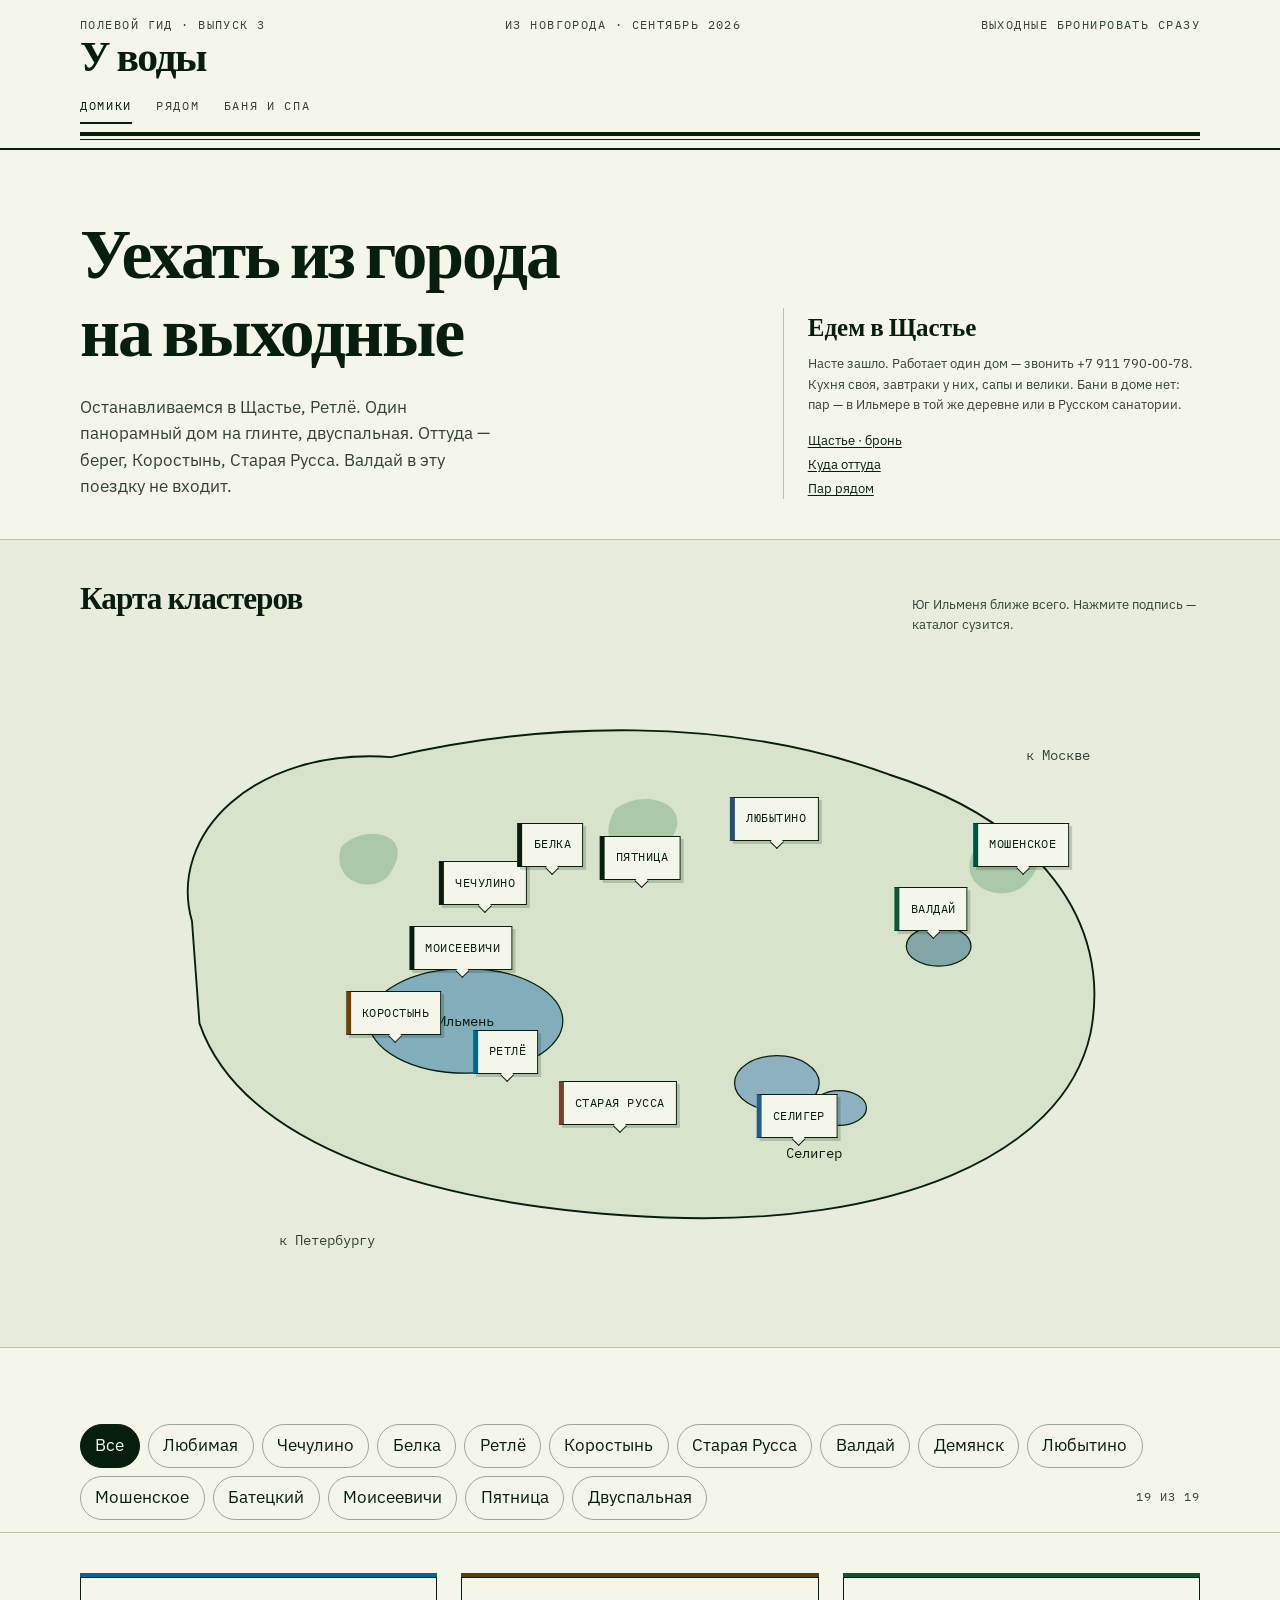
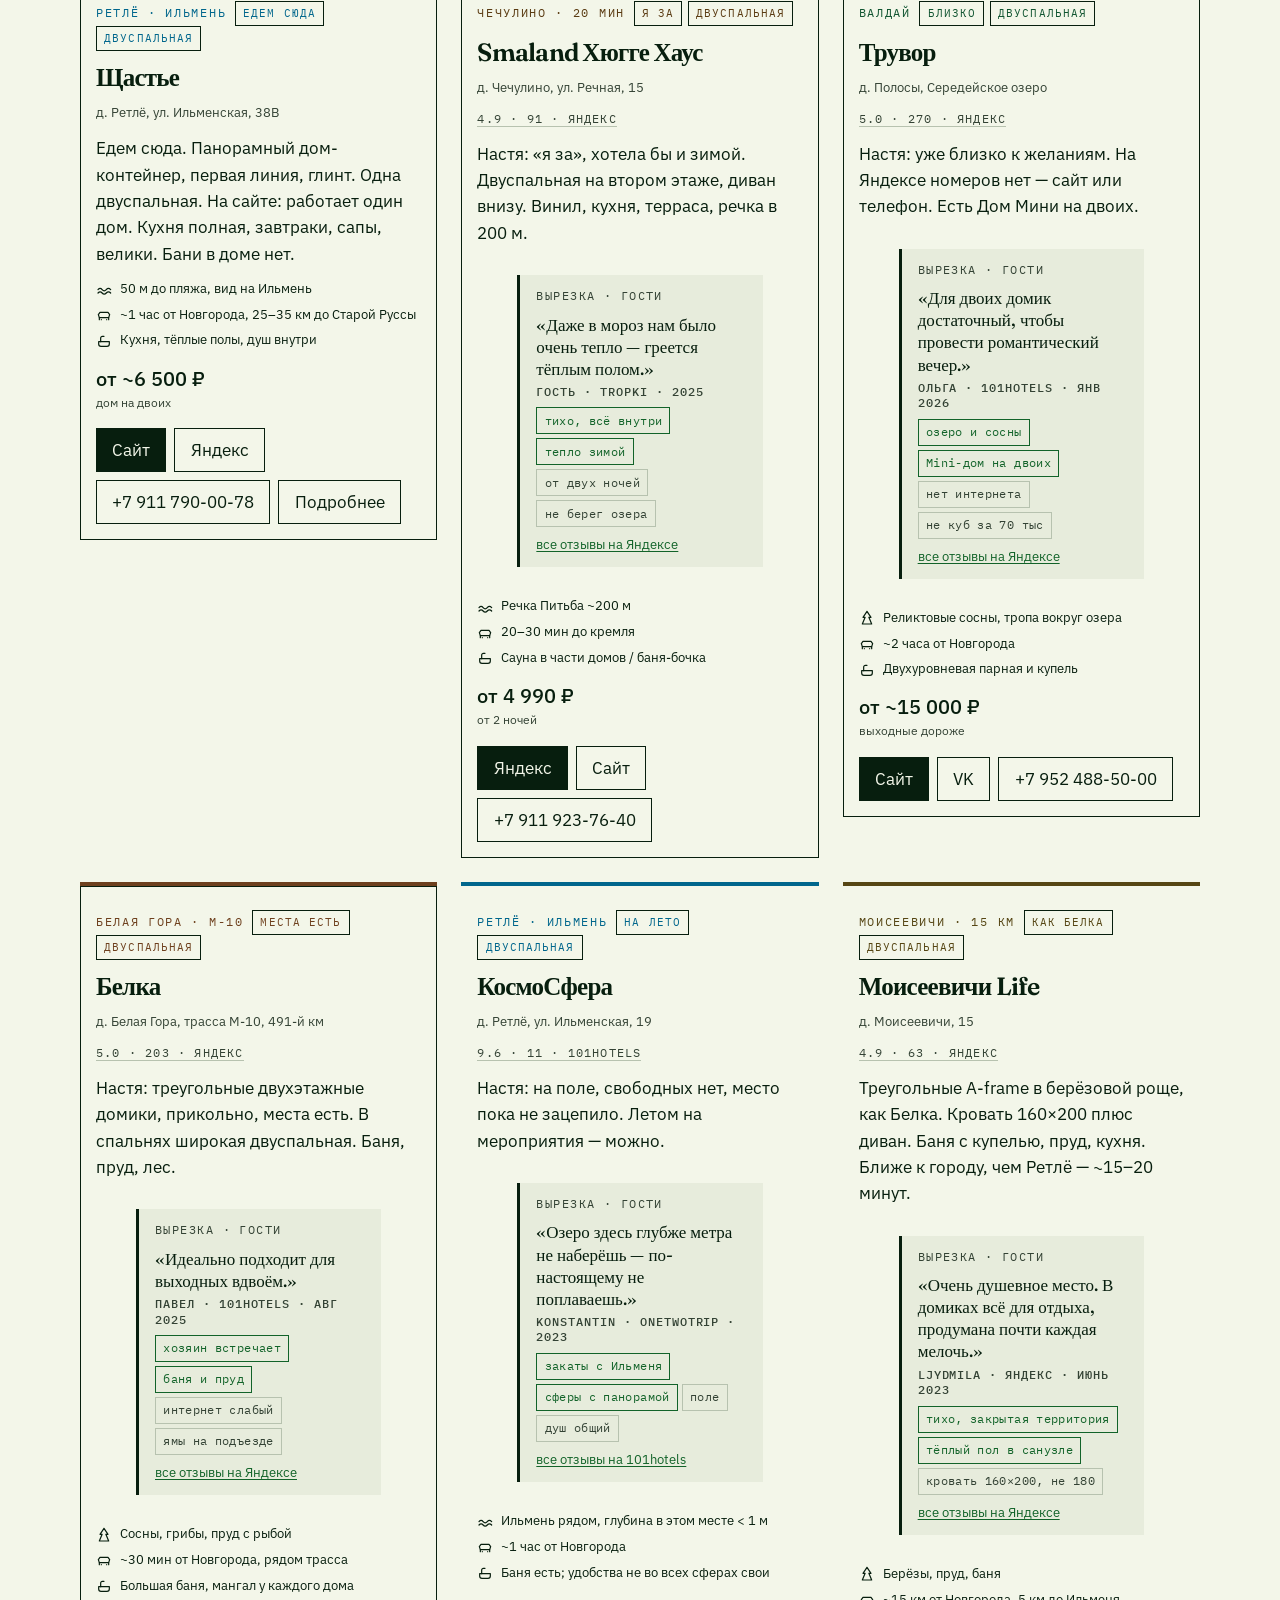
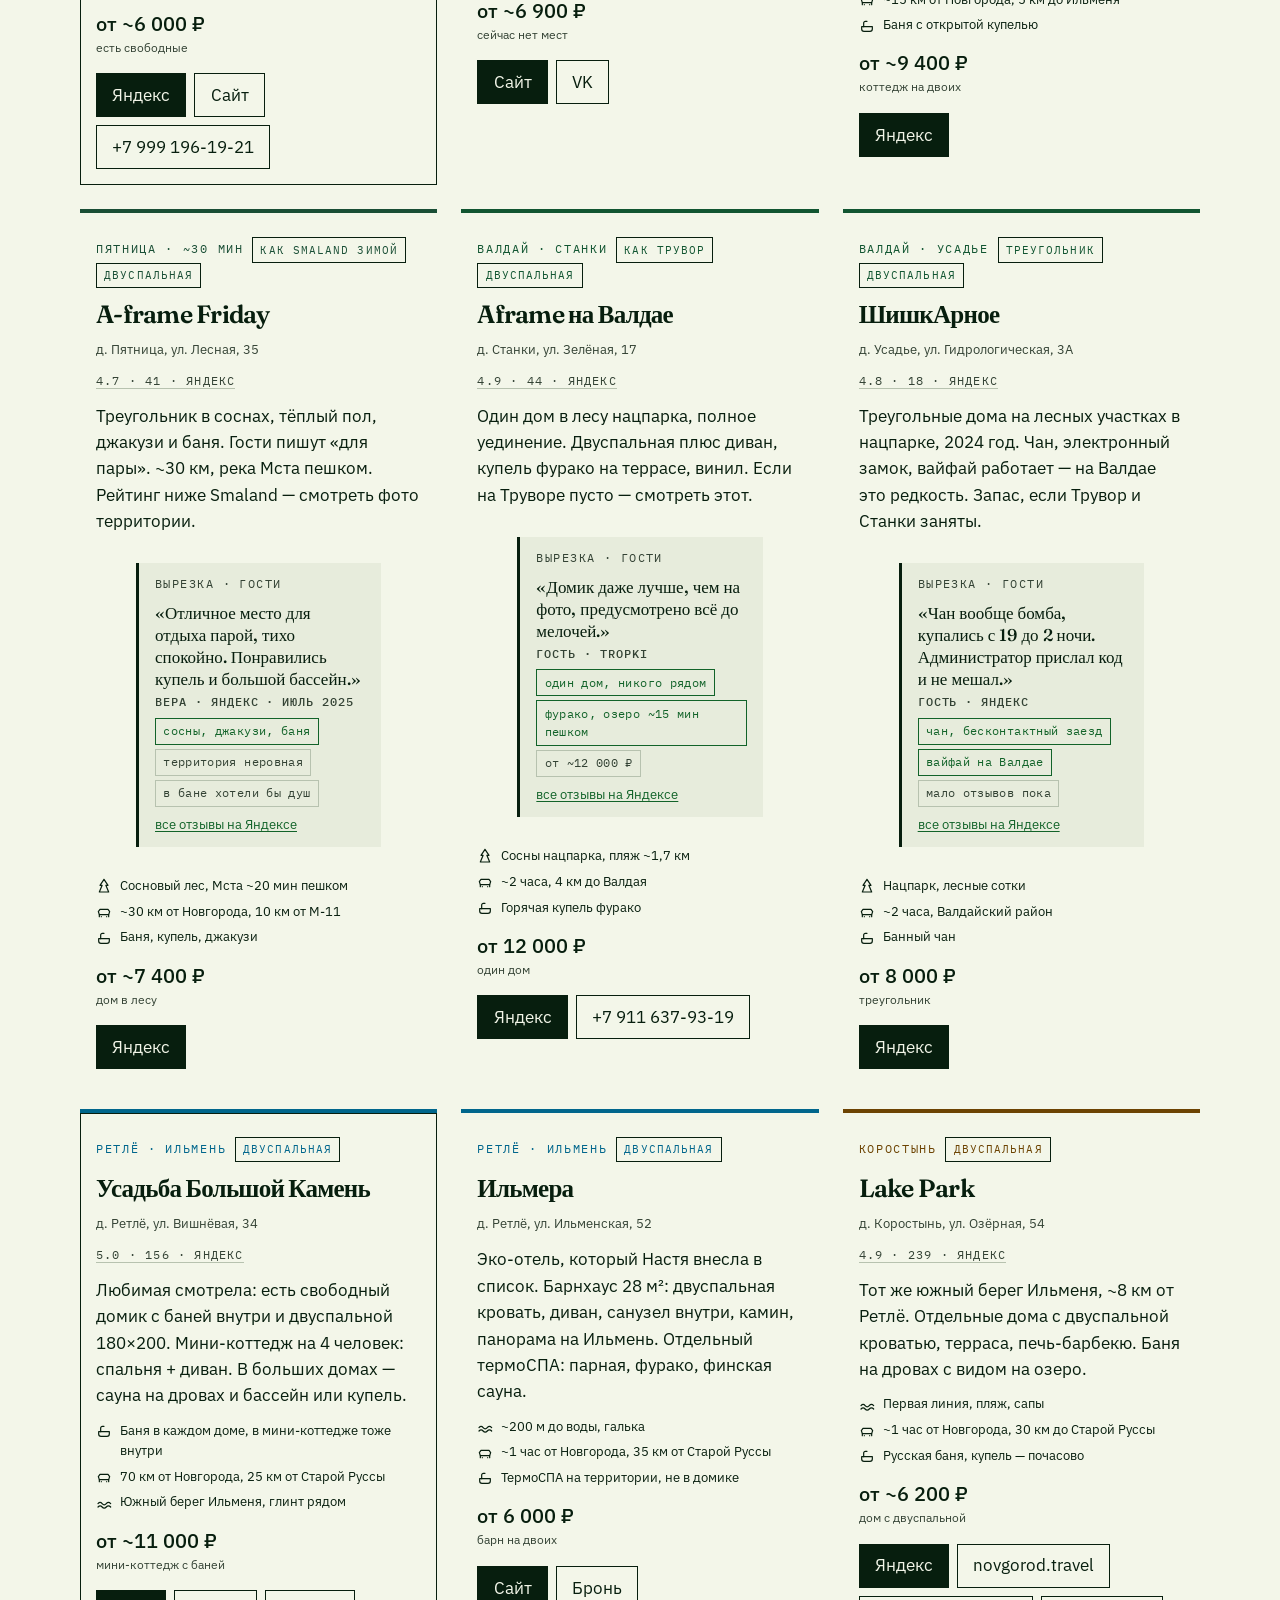
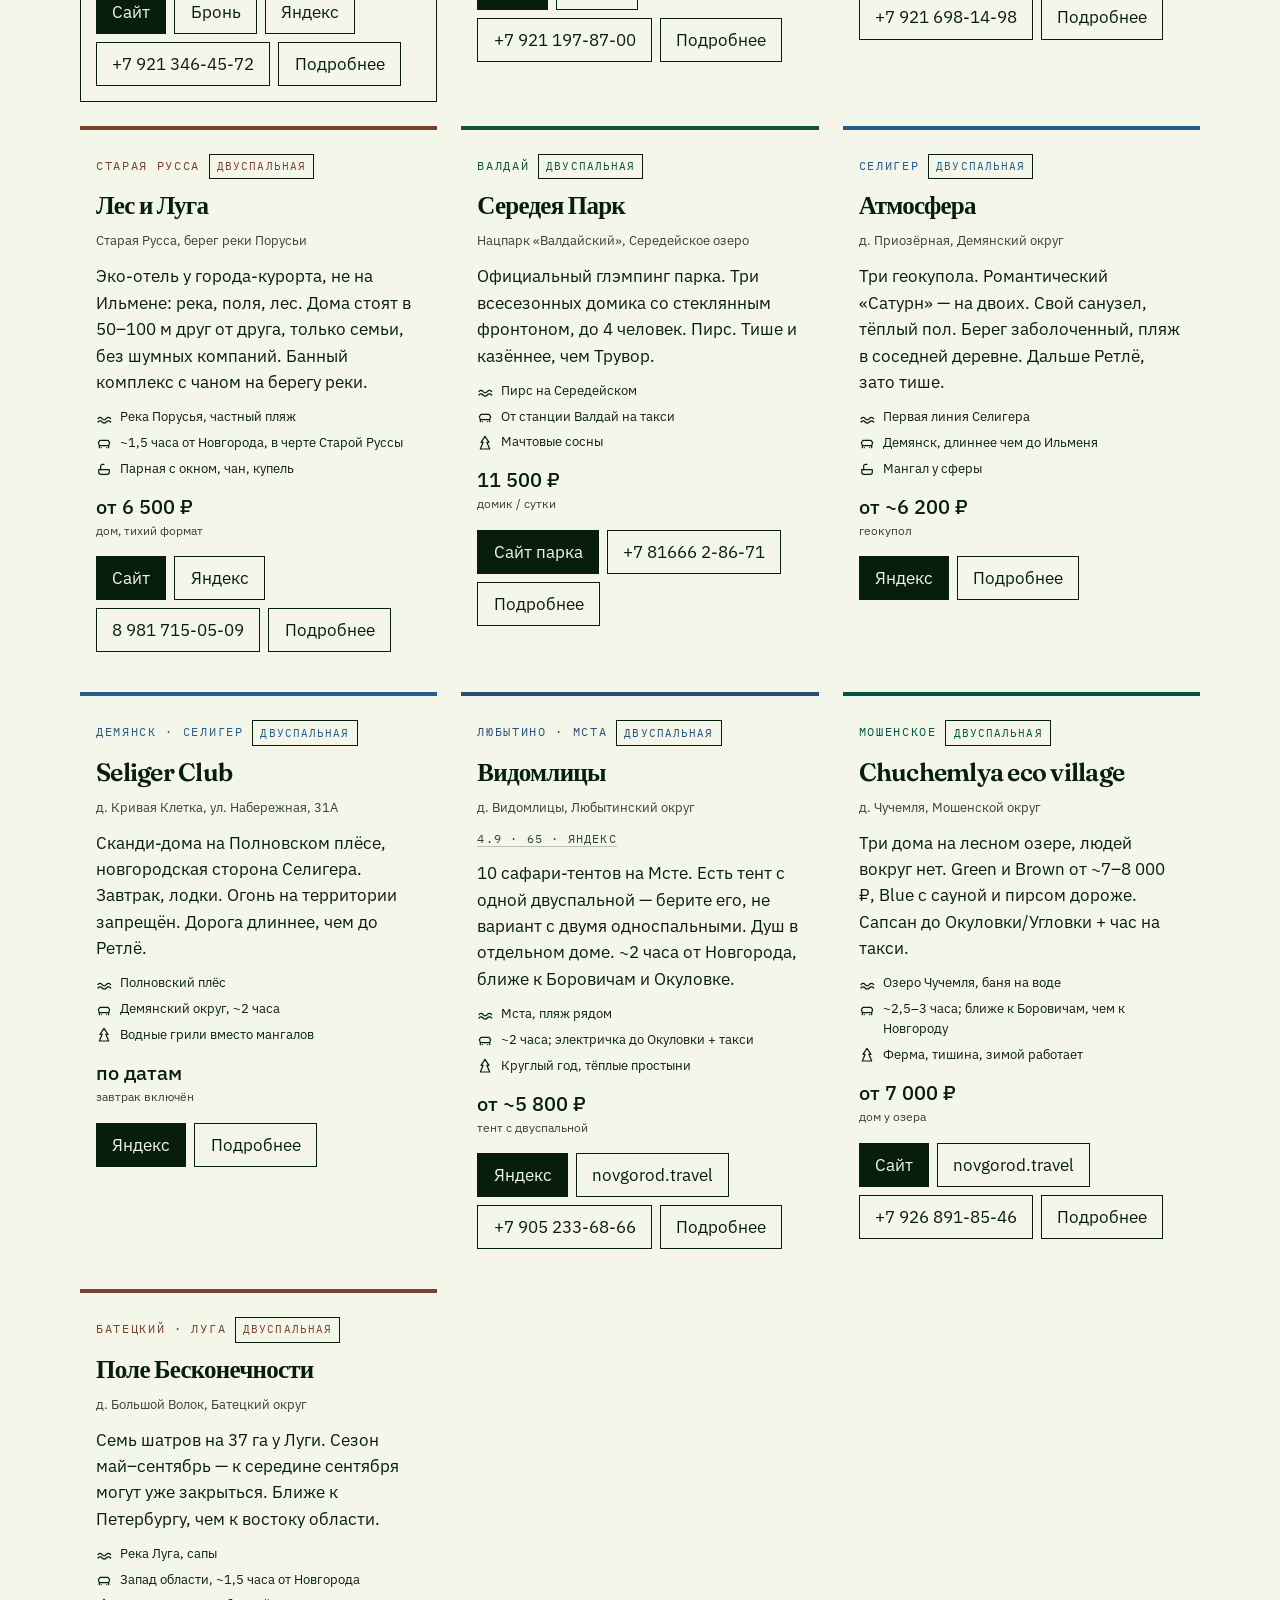
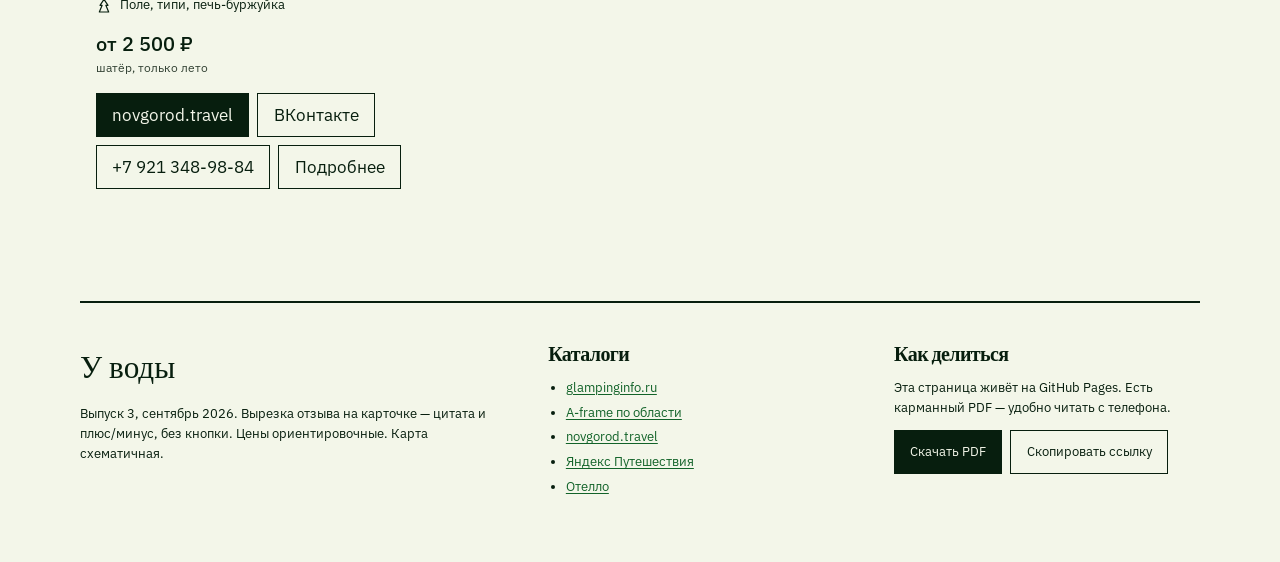
==== commit 510bd0f0: "Add from-Schaste itinerary: glint, Buregi, Korostyn, Russa Weekend base is Schaste in Retlyo. Nearby" ====
--- a/index.html
+++ b/index.html
@@ -13,8 +13,8 @@
   <link rel="preconnect" href="https://fonts.gstatic.com" crossorigin>
   <link href="https://fonts.googleapis.com/css2?family=Fraunces:opsz,wght@9..144,500;9..144,620;9..144,700&family=IBM+Plex+Mono:wght@400;500&family=IBM+Plex+Sans:wght@400;500&display=swap" rel="stylesheet" media="print" onload="this.media='all'">
   <noscript><link href="https://fonts.googleapis.com/css2?family=Fraunces:opsz,wght@9..144,500;9..144,620;9..144,700&family=IBM+Plex+Mono:wght@400;500&family=IBM+Plex+Sans:wght@400;500&display=swap" rel="stylesheet"></noscript>
-  <link rel="stylesheet" href="tokens.css?v=8">
-  <link rel="stylesheet" href="styles.css?v=8">
+  <link rel="stylesheet" href="tokens.css?v=9">
+  <link rel="stylesheet" href="styles.css?v=9">
 </head>
 <body data-tab="houses">
   <header class="mast">
@@ -38,16 +38,15 @@
     <section class="wrap hero panel-houses">
       <div>
         <h1>Уехать из города на выходные</h1>
-        <p class="hero__lede">Мы уже в Новгороде — пригород убран. Южный берег Ильменя, Старая Русса, Валдай, Демянск, Любытино, Мошенское. Ищем двуспальную кровать. Выходные разбирают быстро.</p>
+        <p class="hero__lede">Останавливаемся в Щастье, Ретлё. Один панорамный дом на глинте, двуспальная. Оттуда — берег, Коростынь, Старая Русса. Валдай в эту поездку не входит.</p>
       </div>
       <aside class="hero__aside">
-        <strong>Любимая уже смотрела</strong>
-        <p>Smaland — Настя: «я за», даже зимой, от двух ночей. Трувор близок, на Яндексе пусто — сайт. Белка — треугольные двухэтажные, места есть. КосмоСфера — поле, на лето. На карточке — вырезка отзыва, не надо открывать.</p>
+        <strong>Едем в Щастье</strong>
+        <p>Насте зашло. Работает один дом — звонить +7 911 790-00-78. Кухня своя, завтраки у них, сапы и велики. Бани в доме нет: пар — в Ильмере в той же деревне или в Русском санатории.</p>
         <div class="hero__picks">
-          <a href="#place-smaland">Smaland Хюгге Хаус</a>
-          <a href="#place-truvor">Трувор</a>
-          <a href="#place-belka">Белка</a>
-          <a href="#place-kosmosfera">КосмоСфера</a>
+          <a href="#place-shaste">Щастье · бронь</a>
+          <a href="#ryadom">Куда оттуда</a>
+          <a href="#banya">Пар рядом</a>
         </div>
       </aside>
     </section>
@@ -126,6 +125,21 @@
     </div>
 
     <section class="wrap catalogue panel-houses" id="catalogue" aria-live="polite">
+<article class="card" id="place-shaste" data-id="shaste" data-cluster="retlyo" data-season="year" data-pick="yes" data-bed="double" data-her="yes">
+        <div class="card__kicker">Ретлё · Ильмень <span class="card__badge">едем сюда</span><span class="card__badge">двуспальная</span></div>
+        <h3>Щастье</h3>
+        <p class="card__place">д. Ретлё, ул. Ильменская, 38В</p>
+        
+        <p>Едем сюда. Панорамный дом-контейнер, первая линия, глинт. Одна двуспальная. На сайте: работает один дом. Кухня полная, завтраки, сапы, велики. Бани в доме нет.</p>
+        <ul class="card__facts"><li><svg viewBox="0 0 24 24" aria-hidden="true"><path d="M3 13c2.2-2.4 4.2-2.4 6.2 0 2 2.4 4.2 2.4 6.2 0 2-2.4 4.4-2.4 6.6 0"/><path d="M3 18c2.2-2.4 4.2-2.4 6.2 0 2 2.4 4.2 2.4 6.2 0 2-2.4 4.4-2.4 6.6 0"/></svg><span>50 м до пляжа, вид на Ильмень</span></li><li><svg viewBox="0 0 24 24" aria-hidden="true"><path d="M5 16h14l1.5-4.5L18 8H6L3.5 11.5z"/><path d="M5 16v3M19 16v3M8 19h0M16 19h0"/></svg><span>~1 час от Новгорода, 25–35 км до Старой Руссы</span></li><li><svg viewBox="0 0 24 24" aria-hidden="true"><path d="M4 13h16v3.5A3.5 3.5 0 0 1 16.5 20h-9A3.5 3.5 0 0 1 4 16.5z"/><path d="M7 13V7.5A2.5 2.5 0 0 1 9.5 5H12"/></svg><span>Кухня, тёплые полы, душ внутри</span></li></ul>
+        <div class="card__price">от ~6 500 ₽<span>дом на двоих</span></div>
+        <div class="card__actions">
+          <a class="btn btn--solid" href="https://xn--80ak9ae6av.xn--p1acf/" target="_blank" rel="noopener">Сайт</a><a class="btn" href="https://travel.yandex.ru/hotels/novgorod-oblast/shchaste/" target="_blank" rel="noopener">Яндекс</a>
+          <a class="btn" href="tel:+79117900078">+7 911 790-00-78</a>
+          <button class="btn" type="button" data-more="shaste" data-label="Подробнее" aria-expanded="false">Подробнее</button>
+        </div>
+        <div class="more" id="more-shaste"><div class="more__inner"><p>happy.ilmen@yandex.ru. Поворот к озеру в деревне Буреги, трасса Шимск–Старая Русса. От Новгорода ~70 км, ~1 час. От Руссы ~29 км, ~35 мин. Магазин ~15 мин, аптека и банкомат в Руссе. <a href="#ryadom">Куда отсюда</a>.</p></div></div>
+      </article>
 <article class="card" id="place-smaland" data-id="smaland" data-cluster="chechulino" data-season="year" data-pick="yes" data-bed="double" data-her="yes">
         <div class="card__kicker">Чечулино · 20 мин <span class="card__badge">я за</span><span class="card__badge">двуспальная</span></div>
         <h3>Smaland Хюгге Хаус</h3>
@@ -310,21 +324,6 @@
           <a class="btn btn--solid" href="https://travel.yandex.ru/hotels/novgorod-oblast/shishkarnoe/" target="_blank" rel="noopener">Яндекс</a>
         </div>
       </article>
-<article class="card" id="place-shaste" data-id="shaste" data-cluster="retlyo" data-season="year" data-pick="yes" data-bed="double" data-her="no">
-        <div class="card__kicker">Ретлё · Ильмень <span class="card__badge">Насте зашло</span><span class="card__badge">двуспальная</span></div>
-        <h3>Щастье</h3>
-        <p class="card__place">д. Ретлё, ул. Ильменская, 38В</p>
-        
-        <p>Насте зашло. Панорамный дом-контейнер на первой береговой линии, в Ильменском глинте. Одна двуспальная кровать, не две односпальные. На сайте писали: работает один дом — бронировать сразу.</p>
-        <ul class="card__facts"><li><svg viewBox="0 0 24 24" aria-hidden="true"><path d="M3 13c2.2-2.4 4.2-2.4 6.2 0 2 2.4 4.2 2.4 6.2 0 2-2.4 4.4-2.4 6.6 0"/><path d="M3 18c2.2-2.4 4.2-2.4 6.2 0 2 2.4 4.2 2.4 6.2 0 2-2.4 4.4-2.4 6.6 0"/></svg><span>50 м до пляжа, вид на Ильмень</span></li><li><svg viewBox="0 0 24 24" aria-hidden="true"><path d="M5 16h14l1.5-4.5L18 8H6L3.5 11.5z"/><path d="M5 16v3M19 16v3M8 19h0M16 19h0"/></svg><span>~1 час от Новгорода, 25–35 км до Старой Руссы</span></li><li><svg viewBox="0 0 24 24" aria-hidden="true"><path d="M4 13h16v3.5A3.5 3.5 0 0 1 16.5 20h-9A3.5 3.5 0 0 1 4 16.5z"/><path d="M7 13V7.5A2.5 2.5 0 0 1 9.5 5H12"/></svg><span>Кухня, тёплые полы, душ внутри</span></li></ul>
-        <div class="card__price">от ~6 500 ₽<span>дом на двоих</span></div>
-        <div class="card__actions">
-          <a class="btn btn--solid" href="https://xn--80ak9ae6av.xn--p1acf/" target="_blank" rel="noopener">Сайт</a><a class="btn" href="https://travel.yandex.ru/hotels/novgorod-oblast/shchaste/" target="_blank" rel="noopener">Яндекс</a>
-          <a class="btn" href="tel:+79117900078">+7 911 790-00-78</a>
-          <button class="btn" type="button" data-more="shaste" data-label="Подробнее" aria-expanded="false">Подробнее</button>
-        </div>
-        <div class="more" id="more-shaste"><div class="more__inner"><p>Тел. +7 911 790-00-78. happy.ilmen@yandex.ru</p><p>д. Ретлё, ул. Ильменская, 38В</p></div></div>
-      </article>
 <article class="card" id="place-kamen" data-id="kamen" data-cluster="retlyo" data-season="year" data-pick="yes" data-bed="double" data-her="no">
         <div class="card__kicker">Ретлё · Ильмень <span class="card__badge">двуспальная</span></div>
         <h3>Усадьба Большой Камень</h3>
@@ -481,10 +480,11 @@
     <section class="wrap nearby panel-nearby" id="ryadom">
       <div class="nearby__intro">
         <h2>Куда сходить с домика</h2>
-        <p>Не гид по области. Что успеть за выходные, не уезжая далеко. Кремль не пишем — вы уже в Новгороде. Вкладка «Необычное» — обрывы, руины, вода, где мало людей.</p>
+        <p>Сейчас база — Щастье в Ретлё. Фильтр «Из Щастья» — только то, что успеть за выходные с этого дома. Валдай отсюда не тащим.</p>
       </div>
       <div class="nearby__chips" role="toolbar" aria-label="Кластеры рядом">
         <button class="chip" type="button" data-filter="cluster" data-value="all" aria-pressed="true">Все</button>
+        <button class="chip" type="button" data-filter="cluster" data-value="from-shaste">Из Щастья</button>
         <button class="chip" type="button" data-filter="cluster" data-value="odd">Необычное</button>
         <button class="chip" type="button" data-filter="cluster" data-value="chechulino">Чечулино</button>
         <button class="chip" type="button" data-filter="cluster" data-value="moiseevichi">Моисеевичи</button>
@@ -500,6 +500,23 @@
         <button class="chip" type="button" data-filter="cluster" data-value="batetsky">Батецкий</button>
       </div>
 
+      <article class="near" data-cluster="from-shaste retlyo">
+        <div class="near__meta">
+          <p class="kicker">База · Щастье</p>
+          <h3>Куда доехать с Ретлё</h3>
+          <p class="near__stays"><a href="#place-shaste">Щастье</a> · Ильменская 38В. Еду брать с собой: в деревне магазин тонкий.</p>
+        </div>
+        <ol>
+          <li><strong>От двери</strong> Глинт — обрыв девонского моря до 15 м, 8 км вдоль берега. Окаменелости на пляже, каменная коса (бывшая пристань). Сапы по Псиже и Ильменю, велики у хозяев. Вода часто по колено — купаться как на Труворе не ждите. <span class="when">пешком</span></li>
+          <li><strong>Буреги</strong> Поворот с трассы Шимск–Русса, вы уже проезжаете. Руины Воскресенского собора и Никольской на высоком берегу Псижи. Камень 1736–1764, пусто, ветер с озера. <span class="when">10–15 мин</span></li>
+          <li><strong>Коростынь</strong> ~8 км на запад. Путевой дворец Стасова, Успенская церковь 1726 года (Кьявери), родник, галька. Глинт здесь выше, чем у дома. <span class="when">15 мин</span></li>
+          <li><strong>Старая Русса</strong> ~25–29 км. Дом Достоевского, Спасо-Преображенский (колокольня), Муравьёвский фонтан круглый год, калачи. Аптека, банкомат, нормальный магазин. <span class="when">~35 мин</span></li>
+          <li><strong>Пар</strong> В доме бани нет. Ильмера — та же деревня, термоСПА. Санаторий в Руссе — грязи и аквацентр, если нужен именно курорт. <span class="when">пешком / 35 мин</span></li>
+          <li><strong>Село Медведь</strong> Через Шимск. Аракчеевские казармы Стасова, японский мемориал 1905 года. Это уже полдня, не «заехать по пути». <span class="when">~50–60 мин</span></li>
+          <li><strong>Не ехать</strong> Валдай, Селигер, Любытино. Отсюда это другой отпуск. Николо-Косинский — 5 км за Руссой, только если уже в городе и осталось время. <span class="when">не эти выходные</span></li>
+        </ol>
+      </article>
+
       <article class="near" data-cluster="odd chechulino moiseevichi pyatnitsa belaya-gora retlyo korostyn russa valdai">
         <div class="near__meta">
           <p class="kicker">Не гид · странные красивые</p>
@@ -555,7 +572,7 @@
         </ol>
       </article>
 
-      <article class="near" data-cluster="retlyo">
+      <article class="near" data-cluster="retlyo from-shaste">
         <div class="near__meta">
           <p class="kicker">Ретлё · ~1 час</p>
           <h3>Ильменский глинт под ногами</h3>
@@ -568,7 +585,7 @@
         </ol>
       </article>
 
-      <article class="near" data-cluster="korostyn">
+      <article class="near" data-cluster="korostyn from-shaste">
         <div class="near__meta">
           <p class="kicker">Коростынь</p>
           <h3>Дворец, глинт, пляж</h3>
@@ -582,9 +599,9 @@
         </ol>
       </article>
 
-      <article class="near" data-cluster="russa">
-        <div class="near__meta">
-          <p class="kicker">Старая Русса · ~1,5 часа</p>
+      <article class="near" data-cluster="russa from-shaste">
+        <div class="near__meta">
+          <p class="kicker">Старая Русса · ~35 мин от Щастья</p>
           <h3>Достоевский и источники</h3>
           <p class="near__stays"><a href="#place-lesiluga">Лес и Луга</a></p>
         </div>
@@ -665,17 +682,18 @@
     <section class="wrap nearby panel-spa" id="banya">
       <div class="nearby__intro">
         <h2>Пар, чан, минералка</h2>
-        <p>Не городские сауны — вы в них и так можете. Сюда едут парой на выходные: курорт, термоСПА, баня у леса. В домиках баня часто уже есть — ниже отдельно.</p>
+        <p>С Щастья бани в доме нет. Ближний пар — Ильмера в той же деревне. Санаторий в Руссе — 35 мин, если нужны грязи. Валдайские бани в эту поездку не входят.</p>
       </div>
       <div class="nearby__chips" role="toolbar" aria-label="Кластеры бани">
         <button class="chip" type="button" data-filter="cluster" data-value="all" aria-pressed="true">Все</button>
+        <button class="chip" type="button" data-filter="cluster" data-value="from-shaste">Из Щастья</button>
         <button class="chip" type="button" data-filter="cluster" data-value="retlyo">Ретлё</button>
         <button class="chip" type="button" data-filter="cluster" data-value="russa">Старая Русса</button>
         <button class="chip" type="button" data-filter="cluster" data-value="valdai">Валдай</button>
         <button class="chip" type="button" data-filter="cluster" data-value="cabin">В домиках</button>
       </div>
 
-      <article class="near" data-cluster="russa">
+      <article class="near" data-cluster="russa from-shaste">
         <div class="near__meta">
           <p class="kicker">Старая Русса · курорт</p>
           <h3>Санаторий «Старая Русса»</h3>
@@ -688,7 +706,7 @@
         </ol>
       </article>
 
-      <article class="near" data-cluster="retlyo">
+      <article class="near" data-cluster="retlyo from-shaste">
         <div class="near__meta">
           <p class="kicker">Ретлё · термоСПА</p>
           <h3>Ильмера</h3>
@@ -780,6 +798,7 @@
   <script>
     (function () {
       const state = { cluster: "all", bed: "all", her: false, tab: "houses" };
+      const nearbyOnly = { "from-shaste": true, odd: true };
       const cards = document.querySelectorAll("#catalogue .card");
       const empty = document.getElementById("empty");
       const count = document.getElementById("count");
@@ -808,6 +827,7 @@
       }
 
       function setTab(tab) {
+        const prev = state.tab;
         state.tab = tab === "nearby" ? "nearby" : tab === "spa" ? "spa" : "houses";
         document.body.setAttribute("data-tab", state.tab);
         document.querySelectorAll(".tabs a").forEach(function (a) {
@@ -815,6 +835,13 @@
           if (on) a.setAttribute("aria-current", "page");
           else a.removeAttribute("aria-current");
         });
+        if (state.tab === "houses" && nearbyOnly[state.cluster]) {
+          setCluster("all");
+        } else if (state.tab === "nearby" && prev !== "nearby" && (state.cluster === "all" || state.cluster === "odd")) {
+          setCluster("from-shaste");
+        } else if (state.tab === "spa" && state.cluster === "odd") {
+          setCluster("all");
+        }
       }
 
       function setCluster(value) {
@@ -898,6 +925,7 @@
         const raw = (location.hash || "").replace(/^#/, "");
         if (raw === "ryadom") {
           setTab("nearby");
+          if (state.cluster === "all" || state.cluster === "odd") setCluster("from-shaste");
           return;
         }
         if (raw === "banya") {
